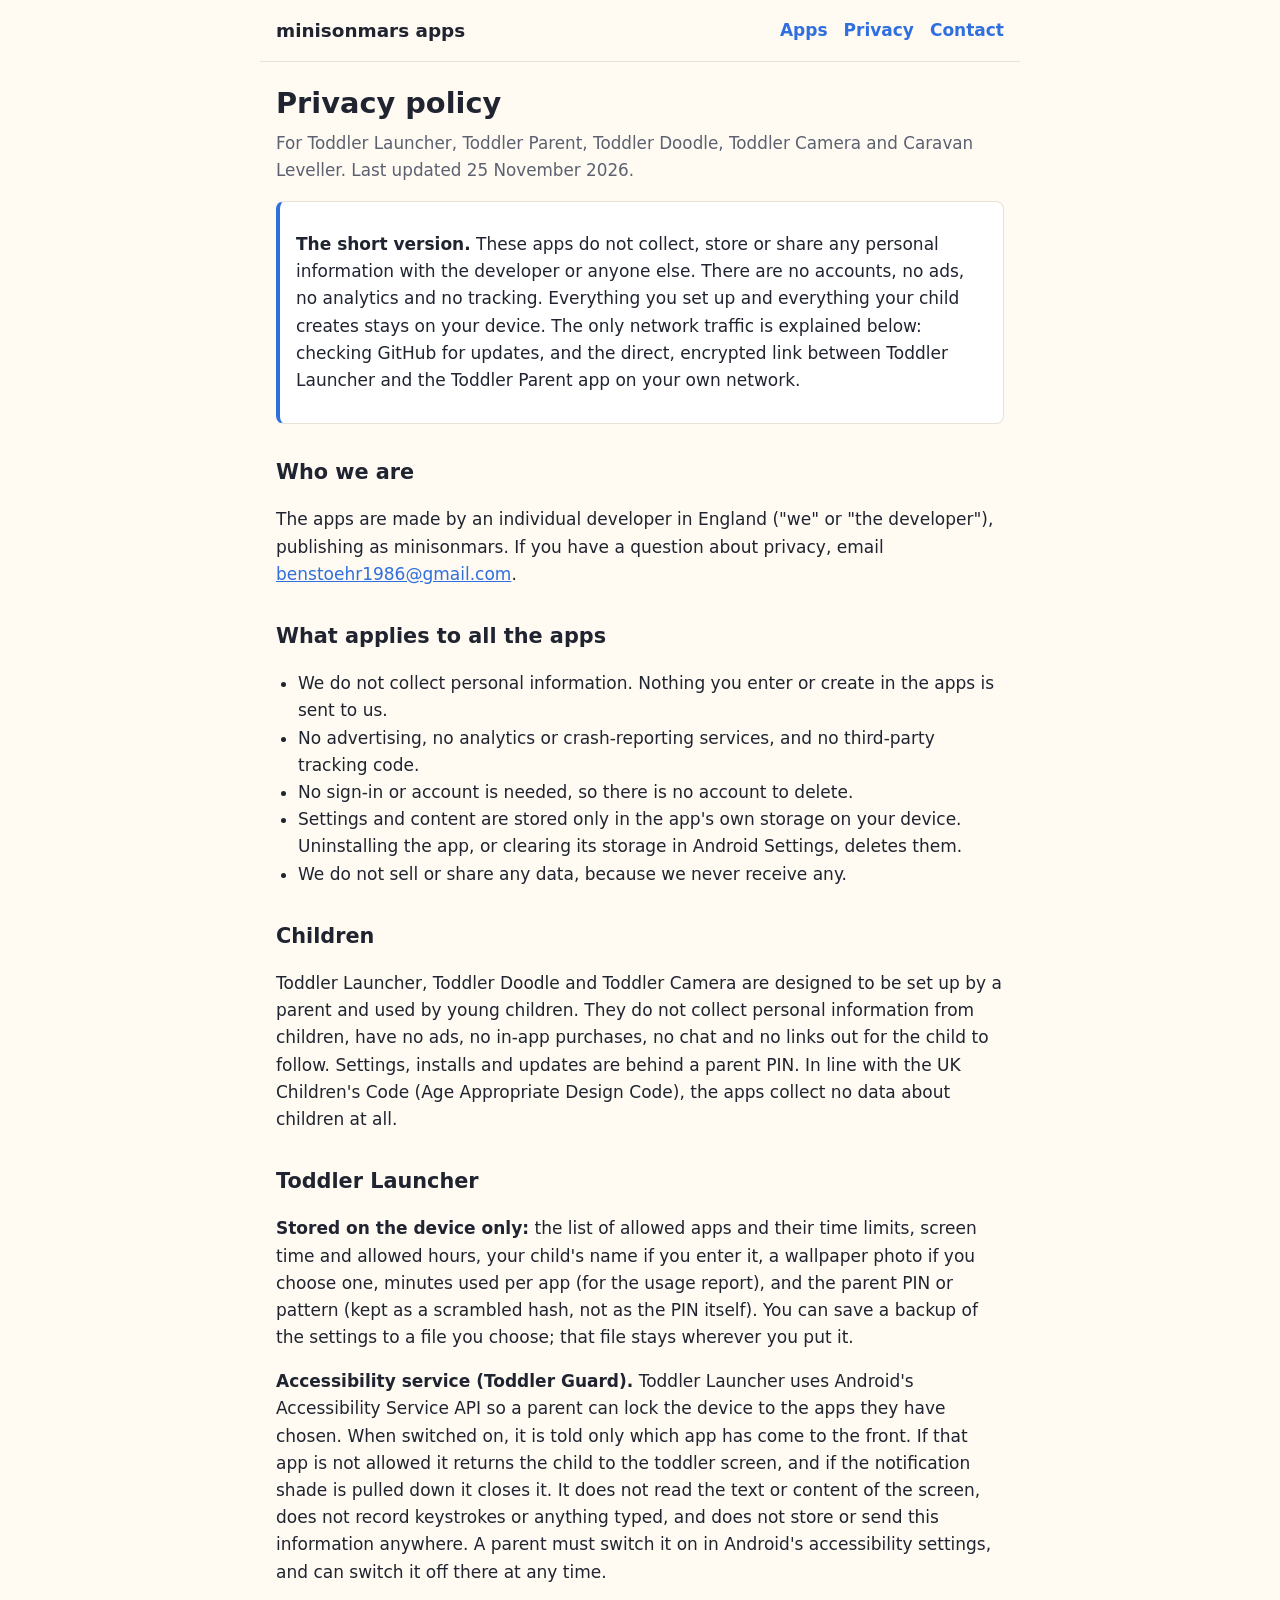
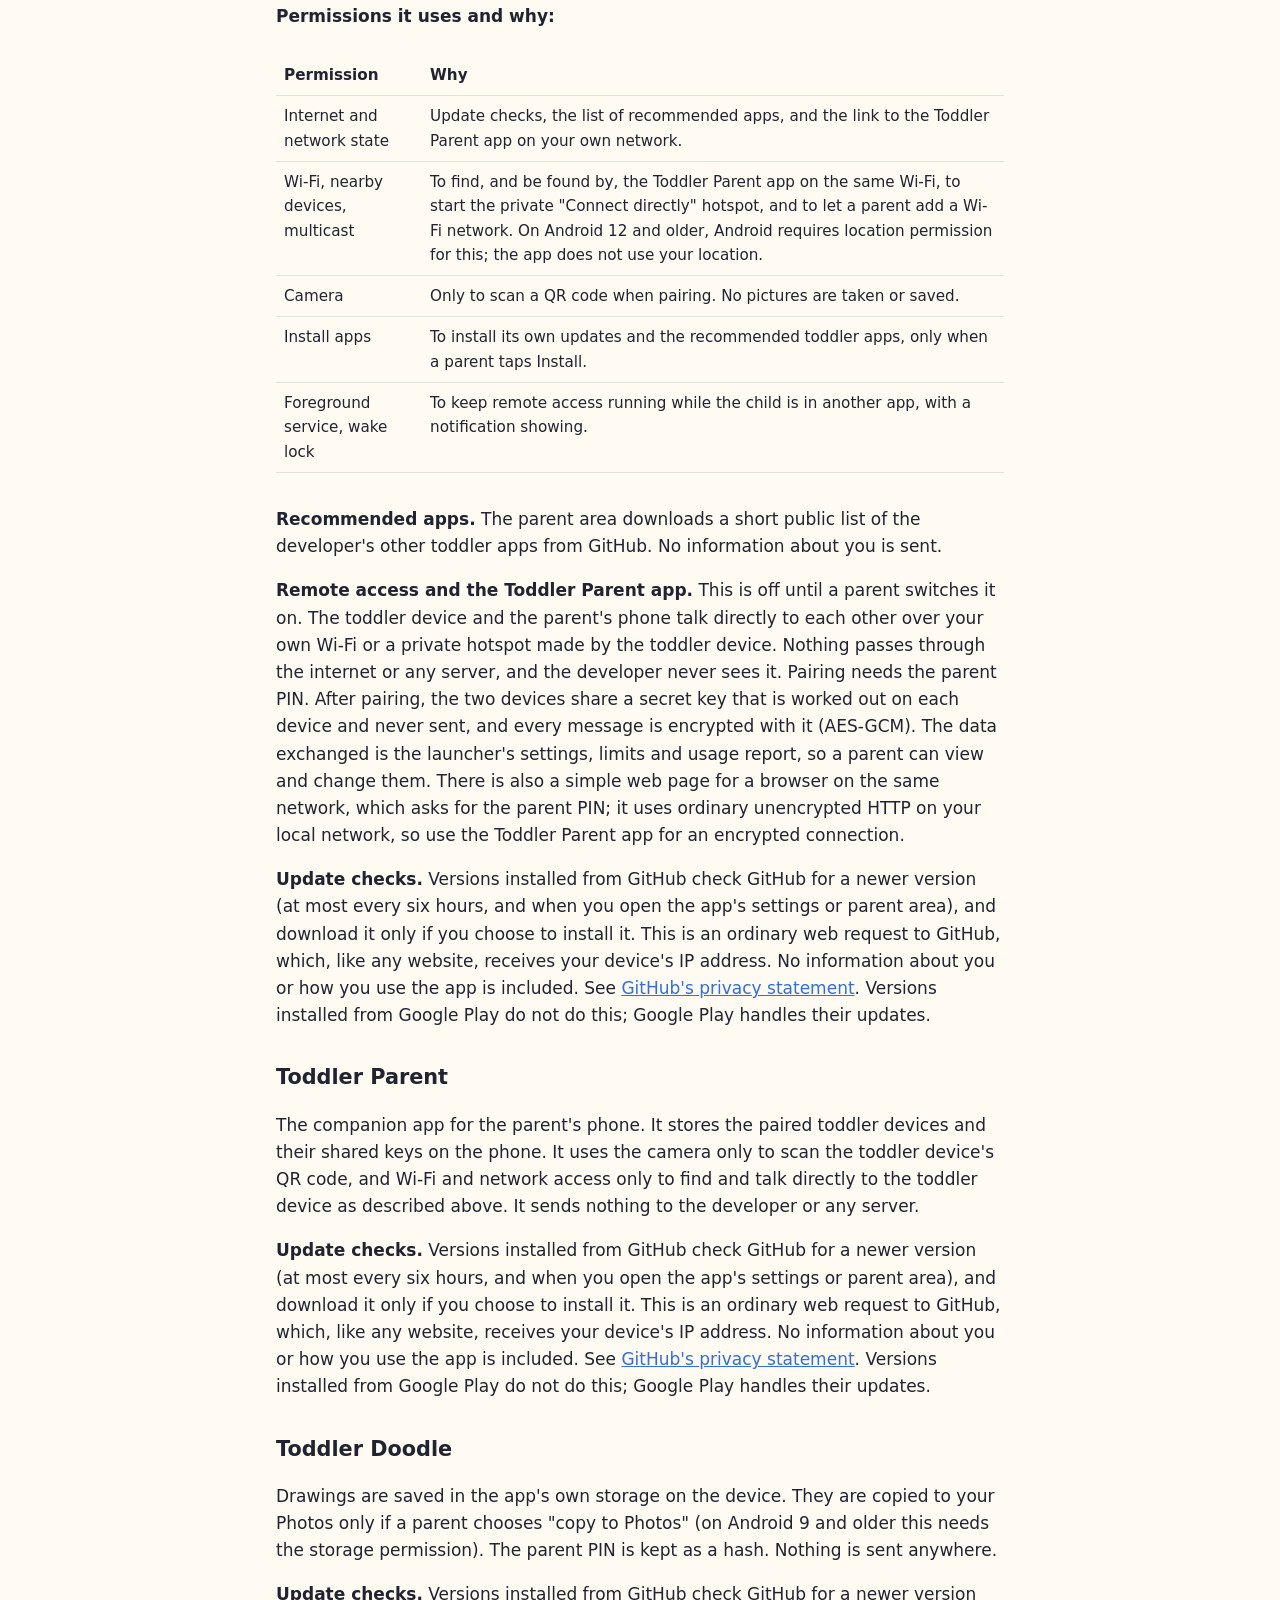
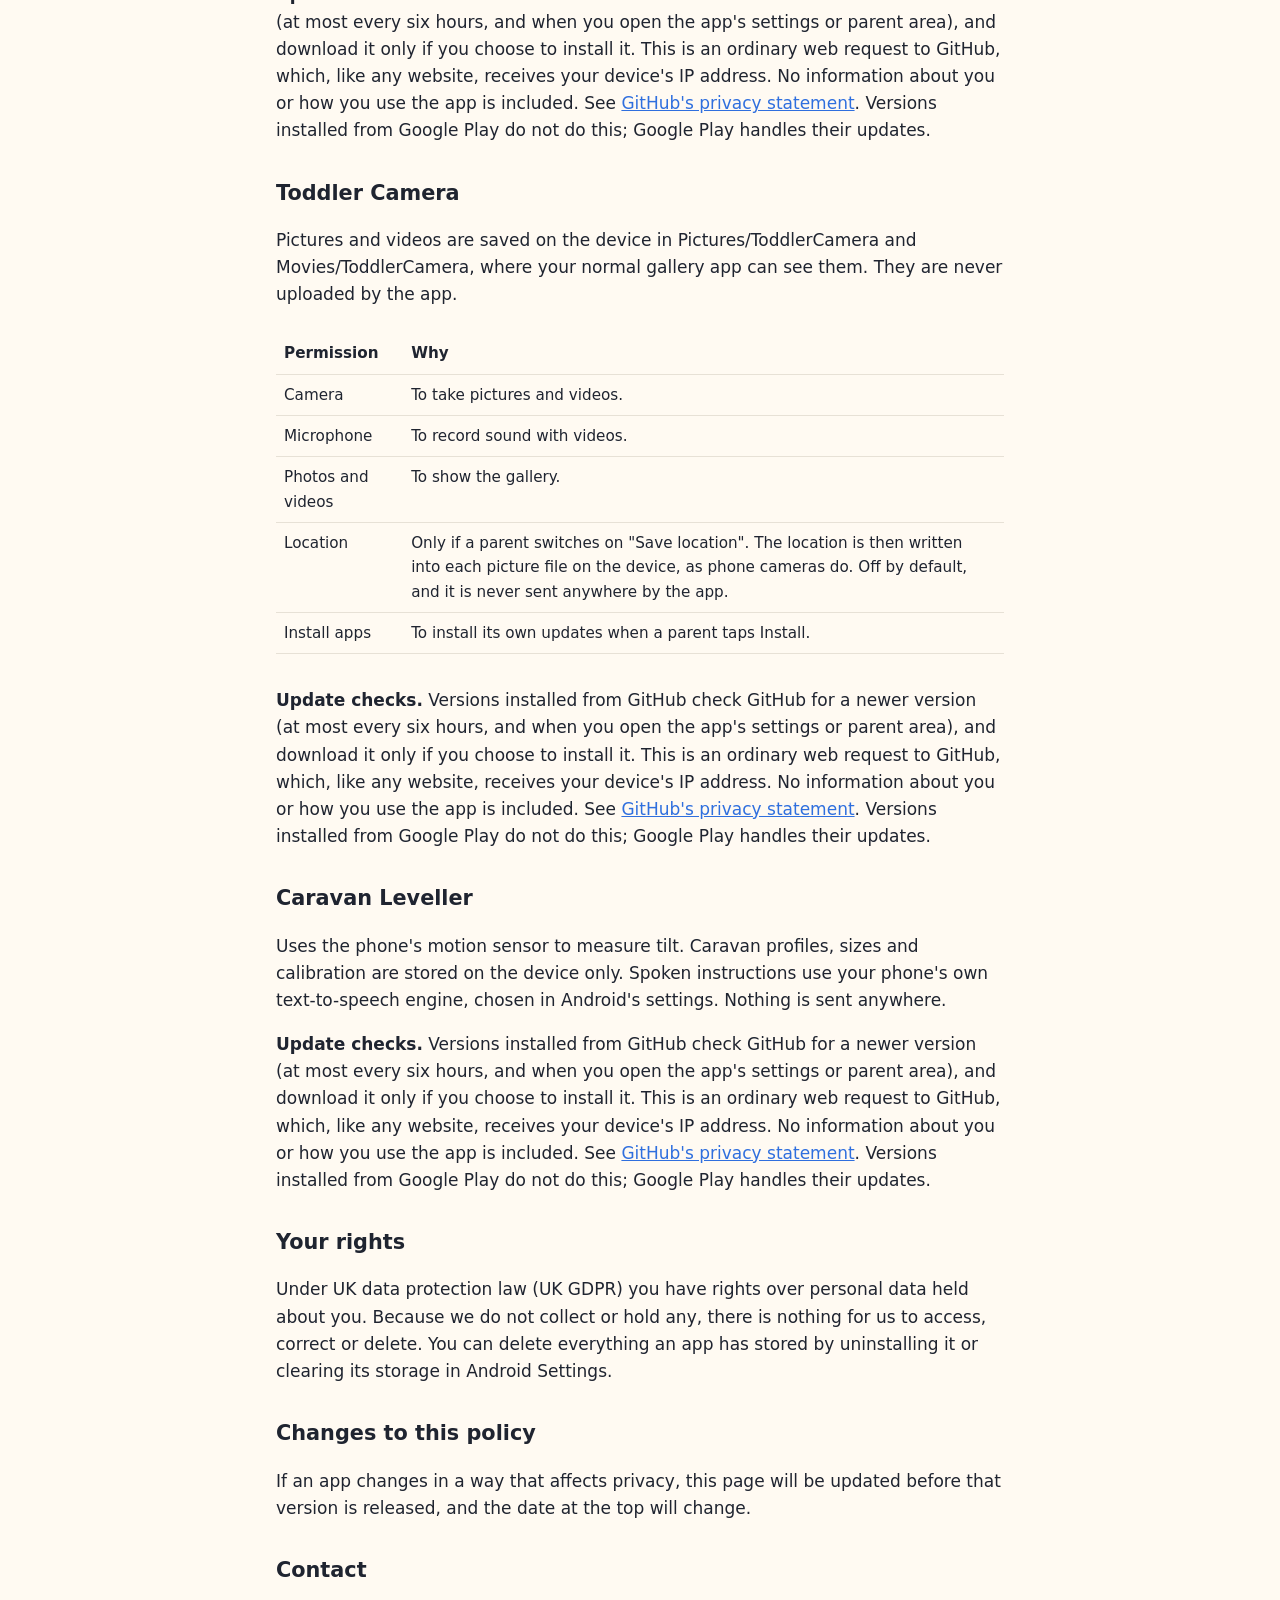
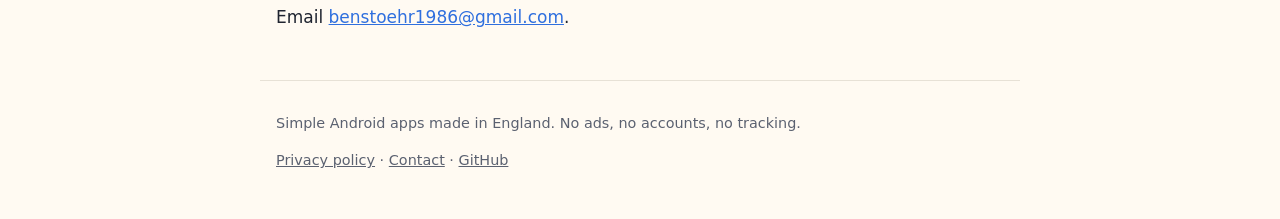
==== privacy.html @ 95d26943 "Add static apps website with per-app pages and privacy policy Copied from apps-websitr.  Co-Authored" ====
<!doctype html>
<html lang="en-GB">
<head>
<meta charset="utf-8">
<meta name="viewport" content="width=device-width, initial-scale=1">
<title>Privacy policy · minisonmars apps</title>
<meta name="description" content="Privacy policy for minisonmars Android apps: no data collected, no ads, no tracking.">
<link rel="icon" href="favicon.svg" type="image/svg+xml">
<link rel="stylesheet" href="style.css">
</head>
<body>
<header>
  <a class="brand" href="index.html">minisonmars apps</a>
  <nav><a href="index.html">Apps</a><a href="privacy.html">Privacy</a><a href="contact.html">Contact</a></nav>
</header>
<main>
<h1>Privacy policy</h1>
<p class="lead">For Toddler Launcher, Toddler Parent, Toddler Doodle, Toddler Camera and Caravan Leveller. Last updated 25 November 2026.</p>

<div class="note">
<p><strong>The short version.</strong> These apps do not collect, store or share any personal information with the developer or anyone else. There are no accounts, no ads, no analytics and no tracking. Everything you set up and everything your child creates stays on your device. The only network traffic is explained below: checking GitHub for updates, and the direct, encrypted link between Toddler Launcher and the Toddler Parent app on your own network.</p>
</div>

<h2>Who we are</h2>
<p>The apps are made by an individual developer in England ("we" or "the developer"), publishing as minisonmars. If you have a question about privacy, email <a href="mailto:benstoehr1986@gmail.com">benstoehr1986@gmail.com</a>.</p>

<h2>What applies to all the apps</h2>
<ul>
<li>We do not collect personal information. Nothing you enter or create in the apps is sent to us.</li>
<li>No advertising, no analytics or crash-reporting services, and no third-party tracking code.</li>
<li>No sign-in or account is needed, so there is no account to delete.</li>
<li>Settings and content are stored only in the app's own storage on your device. Uninstalling the app, or clearing its storage in Android Settings, deletes them.</li>
<li>We do not sell or share any data, because we never receive any.</li>
</ul>

<h2>Children</h2>
<p>Toddler Launcher, Toddler Doodle and Toddler Camera are designed to be set up by a parent and used by young children. They do not collect personal information from children, have no ads, no in-app purchases, no chat and no links out for the child to follow. Settings, installs and updates are behind a parent PIN. In line with the UK Children's Code (Age Appropriate Design Code), the apps collect no data about children at all.</p>

<h2 id="toddler-launcher">Toddler Launcher</h2>
<p><strong>Stored on the device only:</strong> the list of allowed apps and their time limits, screen time and allowed hours, your child's name if you enter it, a wallpaper photo if you choose one, minutes used per app (for the usage report), and the parent PIN or pattern (kept as a scrambled hash, not as the PIN itself). You can save a backup of the settings to a file you choose; that file stays wherever you put it.</p>
<p><strong>Accessibility service (Toddler Guard).</strong> Toddler Launcher uses Android's Accessibility Service API so a parent can lock the device to the apps they have chosen. When switched on, it is told only which app has come to the front. If that app is not allowed it returns the child to the toddler screen, and if the notification shade is pulled down it closes it. It does not read the text or content of the screen, does not record keystrokes or anything typed, and does not store or send this information anywhere. A parent must switch it on in Android's accessibility settings, and can switch it off there at any time.</p>
<p><strong>Permissions it uses and why:</strong></p>
<div class="table-wrap"><table>
<tr><th>Permission</th><th>Why</th></tr>
<tr><td>Internet and network state</td><td>Update checks, the list of recommended apps, and the link to the Toddler Parent app on your own network.</td></tr>
<tr><td>Wi-Fi, nearby devices, multicast</td><td>To find, and be found by, the Toddler Parent app on the same Wi-Fi, to start the private "Connect directly" hotspot, and to let a parent add a Wi-Fi network. On Android 12 and older, Android requires location permission for this; the app does not use your location.</td></tr>
<tr><td>Camera</td><td>Only to scan a QR code when pairing. No pictures are taken or saved.</td></tr>
<tr><td>Install apps</td><td>To install its own updates and the recommended toddler apps, only when a parent taps Install.</td></tr>
<tr><td>Foreground service, wake lock</td><td>To keep remote access running while the child is in another app, with a notification showing.</td></tr>
</table></div>
<p><strong>Recommended apps.</strong> The parent area downloads a short public list of the developer's other toddler apps from GitHub. No information about you is sent.</p>
<p><strong>Remote access and the Toddler Parent app.</strong> This is off until a parent switches it on. The toddler device and the parent's phone talk directly to each other over your own Wi-Fi or a private hotspot made by the toddler device. Nothing passes through the internet or any server, and the developer never sees it. Pairing needs the parent PIN. After pairing, the two devices share a secret key that is worked out on each device and never sent, and every message is encrypted with it (AES-GCM). The data exchanged is the launcher's settings, limits and usage report, so a parent can view and change them. There is also a simple web page for a browser on the same network, which asks for the parent PIN; it uses ordinary unencrypted HTTP on your local network, so use the Toddler Parent app for an encrypted connection.</p>
<p><strong>Update checks.</strong> Versions installed from GitHub check GitHub for a newer version (at most every six hours, and when you open the app's settings or parent area), and download it only if you choose to install it. This is an ordinary web request to GitHub, which, like any website, receives your device's IP address. No information about you or how you use the app is included. See <a href="https://docs.github.com/en/site-policy/privacy-policies/github-general-privacy-statement">GitHub's privacy statement</a>. Versions installed from Google Play do not do this; Google Play handles their updates.</p>

<h2 id="toddler-parent">Toddler Parent</h2>
<p>The companion app for the parent's phone. It stores the paired toddler devices and their shared keys on the phone. It uses the camera only to scan the toddler device's QR code, and Wi-Fi and network access only to find and talk directly to the toddler device as described above. It sends nothing to the developer or any server.</p>
<p><strong>Update checks.</strong> Versions installed from GitHub check GitHub for a newer version (at most every six hours, and when you open the app's settings or parent area), and download it only if you choose to install it. This is an ordinary web request to GitHub, which, like any website, receives your device's IP address. No information about you or how you use the app is included. See <a href="https://docs.github.com/en/site-policy/privacy-policies/github-general-privacy-statement">GitHub's privacy statement</a>. Versions installed from Google Play do not do this; Google Play handles their updates.</p>

<h2 id="toddler-doodle">Toddler Doodle</h2>
<p>Drawings are saved in the app's own storage on the device. They are copied to your Photos only if a parent chooses "copy to Photos" (on Android 9 and older this needs the storage permission). The parent PIN is kept as a hash. Nothing is sent anywhere.</p>
<p><strong>Update checks.</strong> Versions installed from GitHub check GitHub for a newer version (at most every six hours, and when you open the app's settings or parent area), and download it only if you choose to install it. This is an ordinary web request to GitHub, which, like any website, receives your device's IP address. No information about you or how you use the app is included. See <a href="https://docs.github.com/en/site-policy/privacy-policies/github-general-privacy-statement">GitHub's privacy statement</a>. Versions installed from Google Play do not do this; Google Play handles their updates.</p>

<h2 id="toddler-camera">Toddler Camera</h2>
<p>Pictures and videos are saved on the device in Pictures/ToddlerCamera and Movies/ToddlerCamera, where your normal gallery app can see them. They are never uploaded by the app.</p>
<div class="table-wrap"><table>
<tr><th>Permission</th><th>Why</th></tr>
<tr><td>Camera</td><td>To take pictures and videos.</td></tr>
<tr><td>Microphone</td><td>To record sound with videos.</td></tr>
<tr><td>Photos and videos</td><td>To show the gallery.</td></tr>
<tr><td>Location</td><td>Only if a parent switches on "Save location". The location is then written into each picture file on the device, as phone cameras do. Off by default, and it is never sent anywhere by the app.</td></tr>
<tr><td>Install apps</td><td>To install its own updates when a parent taps Install.</td></tr>
</table></div>
<p><strong>Update checks.</strong> Versions installed from GitHub check GitHub for a newer version (at most every six hours, and when you open the app's settings or parent area), and download it only if you choose to install it. This is an ordinary web request to GitHub, which, like any website, receives your device's IP address. No information about you or how you use the app is included. See <a href="https://docs.github.com/en/site-policy/privacy-policies/github-general-privacy-statement">GitHub's privacy statement</a>. Versions installed from Google Play do not do this; Google Play handles their updates.</p>

<h2 id="caravan-leveller">Caravan Leveller</h2>
<p>Uses the phone's motion sensor to measure tilt. Caravan profiles, sizes and calibration are stored on the device only. Spoken instructions use your phone's own text-to-speech engine, chosen in Android's settings. Nothing is sent anywhere.</p>
<p><strong>Update checks.</strong> Versions installed from GitHub check GitHub for a newer version (at most every six hours, and when you open the app's settings or parent area), and download it only if you choose to install it. This is an ordinary web request to GitHub, which, like any website, receives your device's IP address. No information about you or how you use the app is included. See <a href="https://docs.github.com/en/site-policy/privacy-policies/github-general-privacy-statement">GitHub's privacy statement</a>. Versions installed from Google Play do not do this; Google Play handles their updates.</p>

<h2>Your rights</h2>
<p>Under UK data protection law (UK GDPR) you have rights over personal data held about you. Because we do not collect or hold any, there is nothing for us to access, correct or delete. You can delete everything an app has stored by uninstalling it or clearing its storage in Android Settings.</p>

<h2>Changes to this policy</h2>
<p>If an app changes in a way that affects privacy, this page will be updated before that version is released, and the date at the top will change.</p>

<h2>Contact</h2>
<p>Email <a href="mailto:benstoehr1986@gmail.com">benstoehr1986@gmail.com</a>.</p>

</main>
<footer>
  <p>Simple Android apps made in England. No ads, no accounts, no tracking.</p>
  <p><a href="privacy.html">Privacy policy</a> · <a href="contact.html">Contact</a> · <a href="https://github.com/minisonmars">GitHub</a></p>
</footer>
</body>
</html>
---- style.css ----
:root {
  --bg: #fffaf2;
  --card: #ffffff;
  --text: #1f2430;
  --muted: #5b6170;
  --line: #e7e1d6;
  --accent: #2f6fde;
  --accent-text: #ffffff;
}
@media (prefers-color-scheme: dark) {
  :root {
    --bg: #15171c;
    --card: #1f232b;
    --text: #eceef2;
    --muted: #a6acb8;
    --line: #333844;
    --accent: #7aa7ff;
    --accent-text: #0e1320;
  }
}
* { box-sizing: border-box; }
html { -webkit-text-size-adjust: 100%; }
body {
  margin: 0;
  background: var(--bg);
  color: var(--text);
  font: 17px/1.6 system-ui, -apple-system, "Segoe UI", Roboto, sans-serif;
}
a { color: var(--accent); }
header, main, footer { max-width: 760px; margin: 0 auto; padding: 0 16px; }
header { display: flex; align-items: center; justify-content: space-between; flex-wrap: wrap; gap: 8px 16px; padding-top: 16px; padding-bottom: 16px; border-bottom: 1px solid var(--line); }
header .brand { font-weight: 700; font-size: 1.15rem; color: var(--text); text-decoration: none; }
header nav { display: flex; gap: 16px; flex-wrap: wrap; }
header nav a { text-decoration: none; font-weight: 600; }
main { padding-top: 24px; padding-bottom: 32px; }
h1 { font-size: 1.8rem; line-height: 1.25; margin: 0 0 8px; }
h2 { font-size: 1.3rem; margin: 32px 0 8px; }
h3 { font-size: 1.1rem; margin: 24px 0 4px; }
.lead { color: var(--muted); font-size: 1.05rem; margin-top: 0; }
.cards { display: grid; grid-template-columns: repeat(auto-fit, minmax(220px, 1fr)); gap: 16px; margin: 24px 0; }
.card { display: block; background: var(--card); border: 1px solid var(--line); border-radius: 16px; padding: 16px; color: var(--text); text-decoration: none; }
.card:hover { border-color: var(--accent); }
.card h2 { margin: 12px 0 4px; font-size: 1.15rem; }
.card p { margin: 0; color: var(--muted); font-size: 0.95rem; }
.icon { width: 56px; height: 56px; border-radius: 14px; display: block; }
.app-head { display: flex; gap: 16px; align-items: center; margin-bottom: 8px; }
.app-head .icon { width: 72px; height: 72px; border-radius: 18px; flex: none; }
.button { display: inline-block; background: var(--accent); color: var(--accent-text); padding: 10px 18px; border-radius: 999px; text-decoration: none; font-weight: 600; margin: 4px 8px 4px 0; }
.note { background: var(--card); border: 1px solid var(--line); border-left: 4px solid var(--accent); border-radius: 8px; padding: 12px 16px; margin: 16px 0; }
table { border-collapse: collapse; width: 100%; font-size: 0.95rem; margin: 8px 0 16px; }
th, td { text-align: left; vertical-align: top; padding: 8px; border-bottom: 1px solid var(--line); }
th { font-weight: 600; }
.table-wrap { overflow-x: auto; }
ul { padding-left: 22px; }
footer { border-top: 1px solid var(--line); padding-top: 16px; padding-bottom: 32px; color: var(--muted); font-size: 0.9rem; }
footer a { color: var(--muted); }
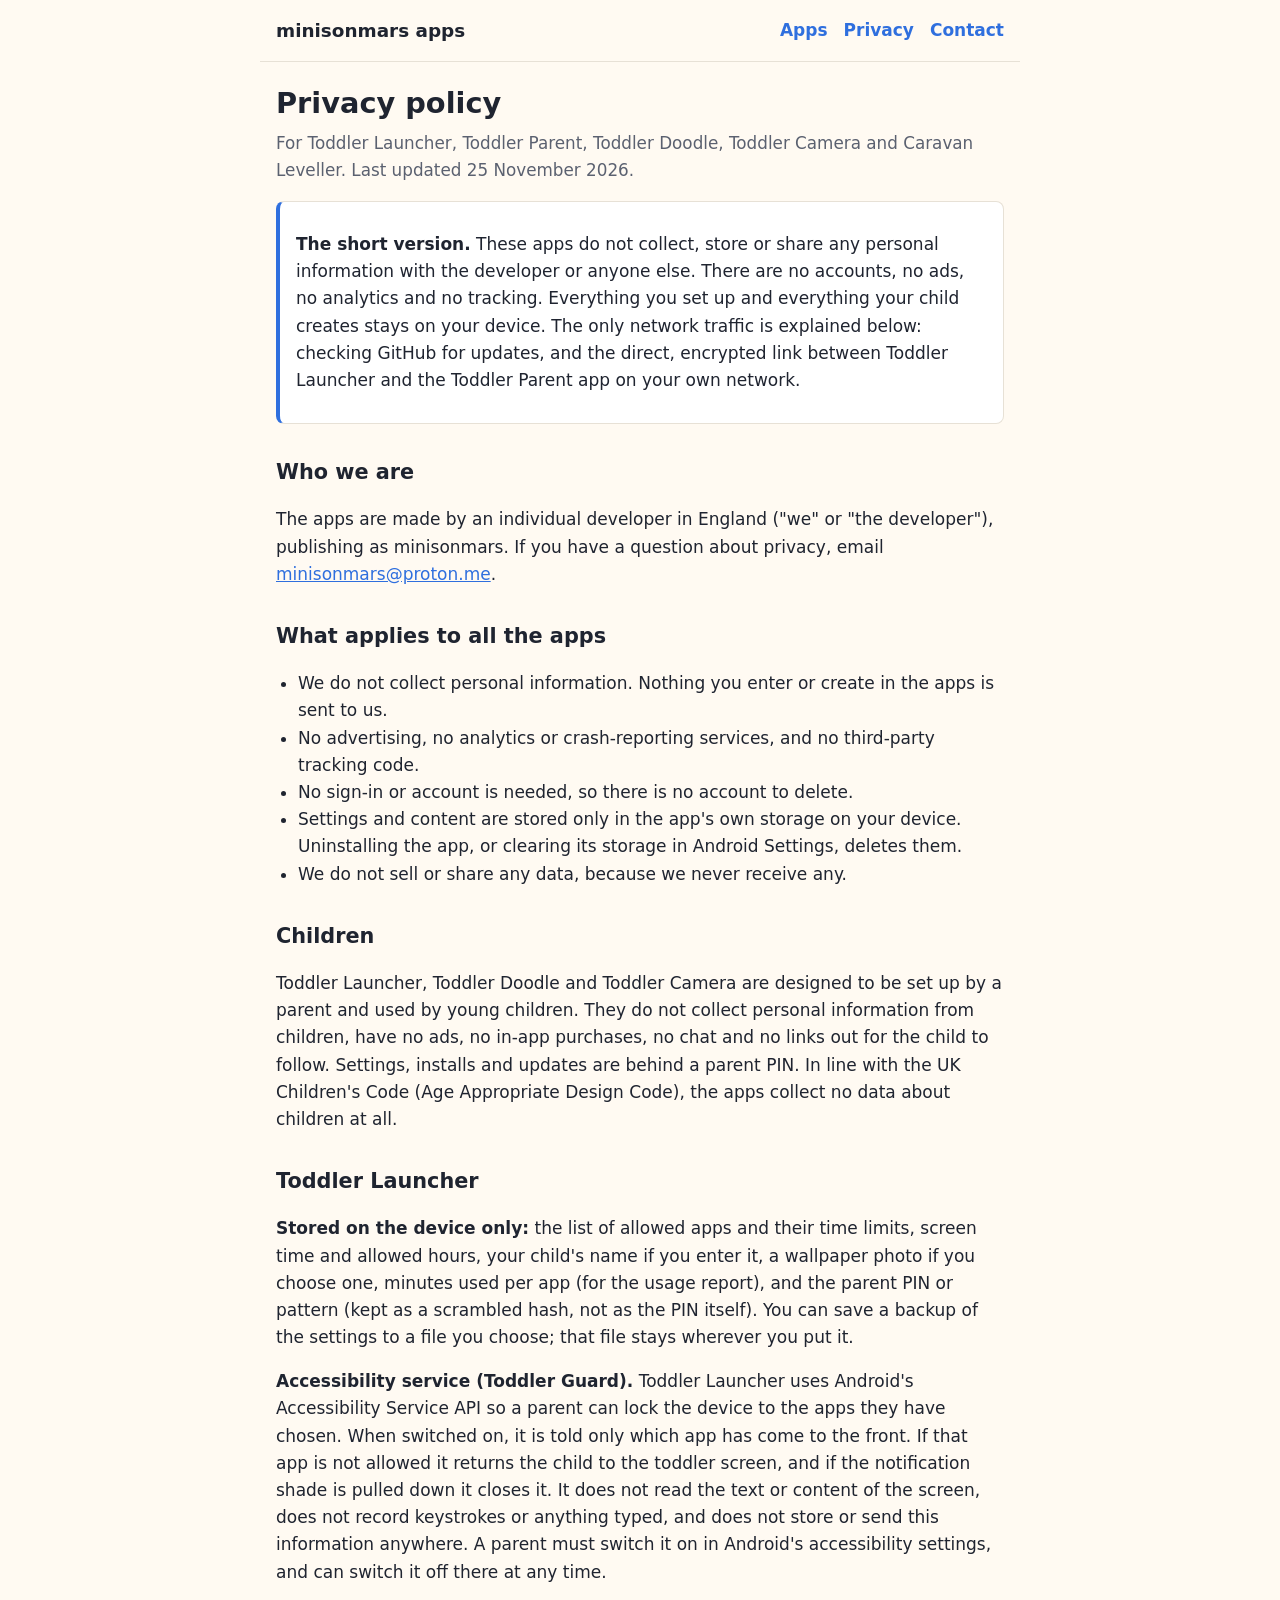
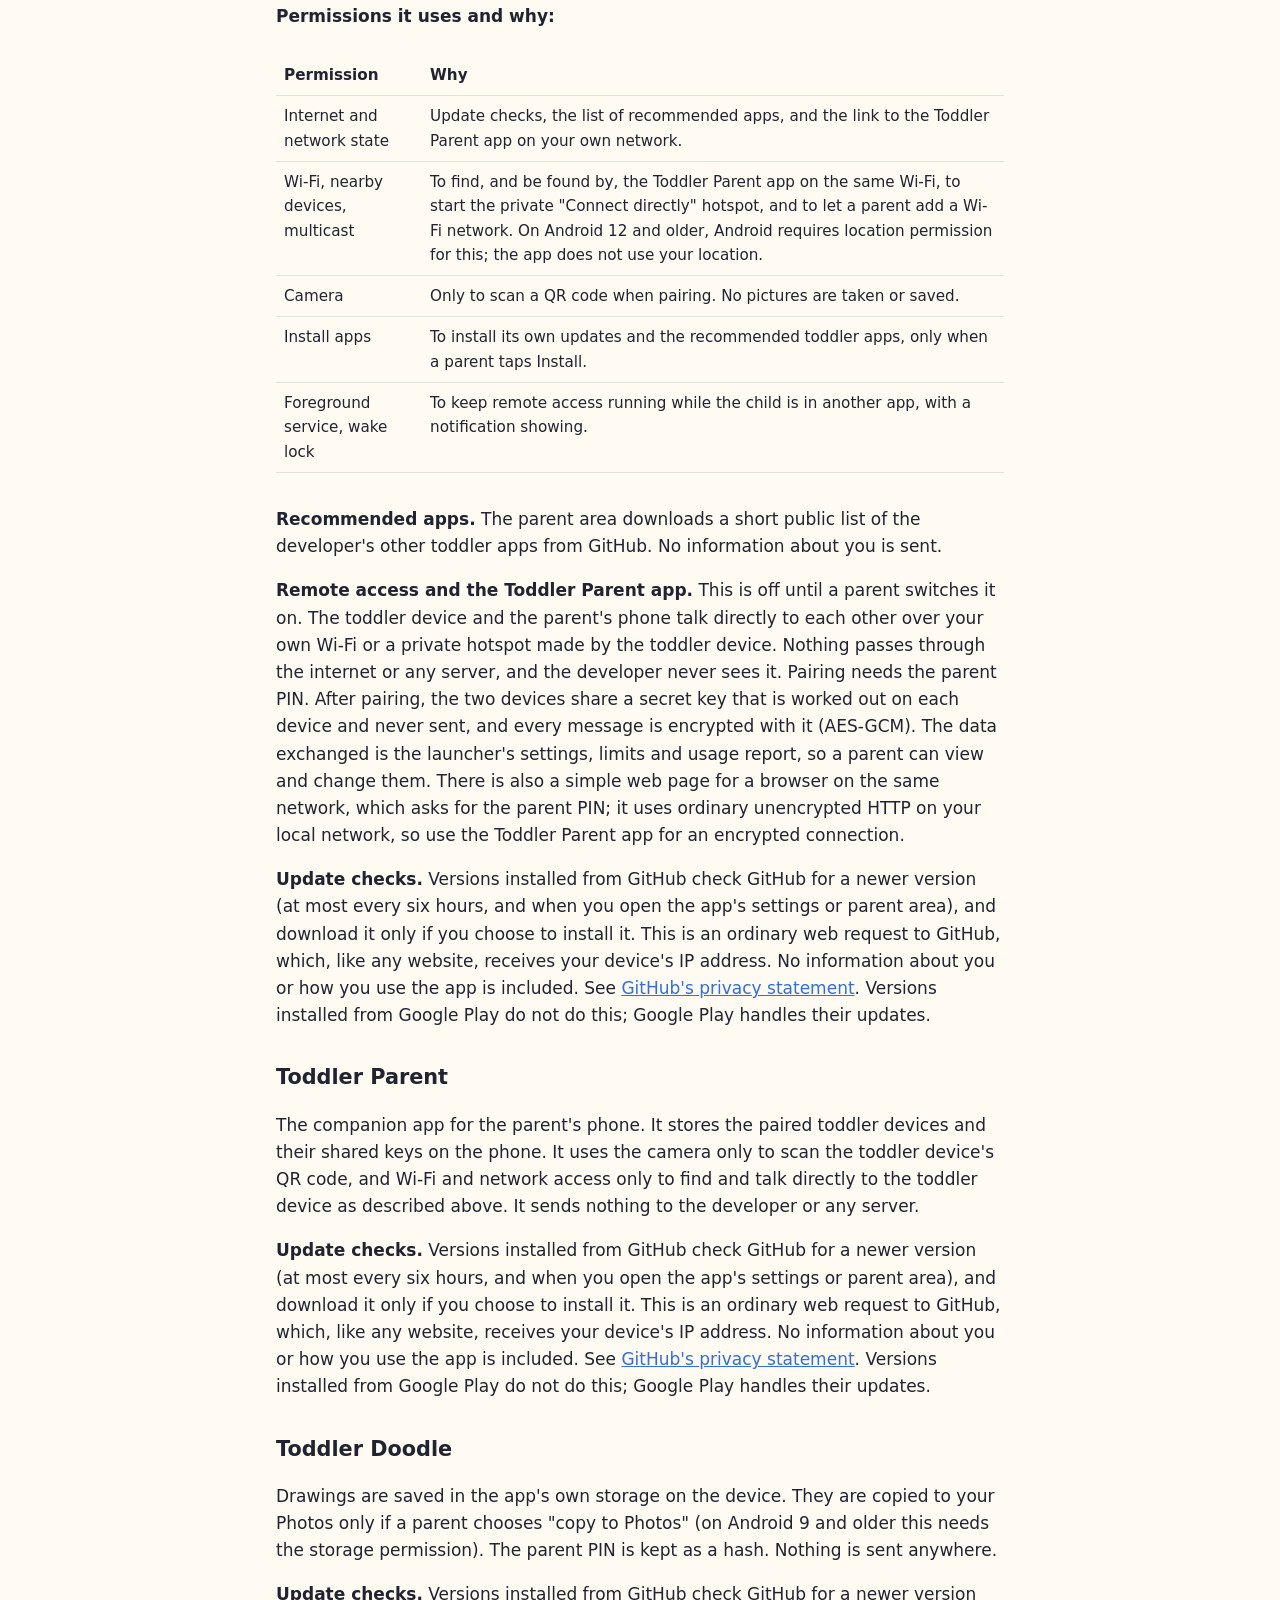
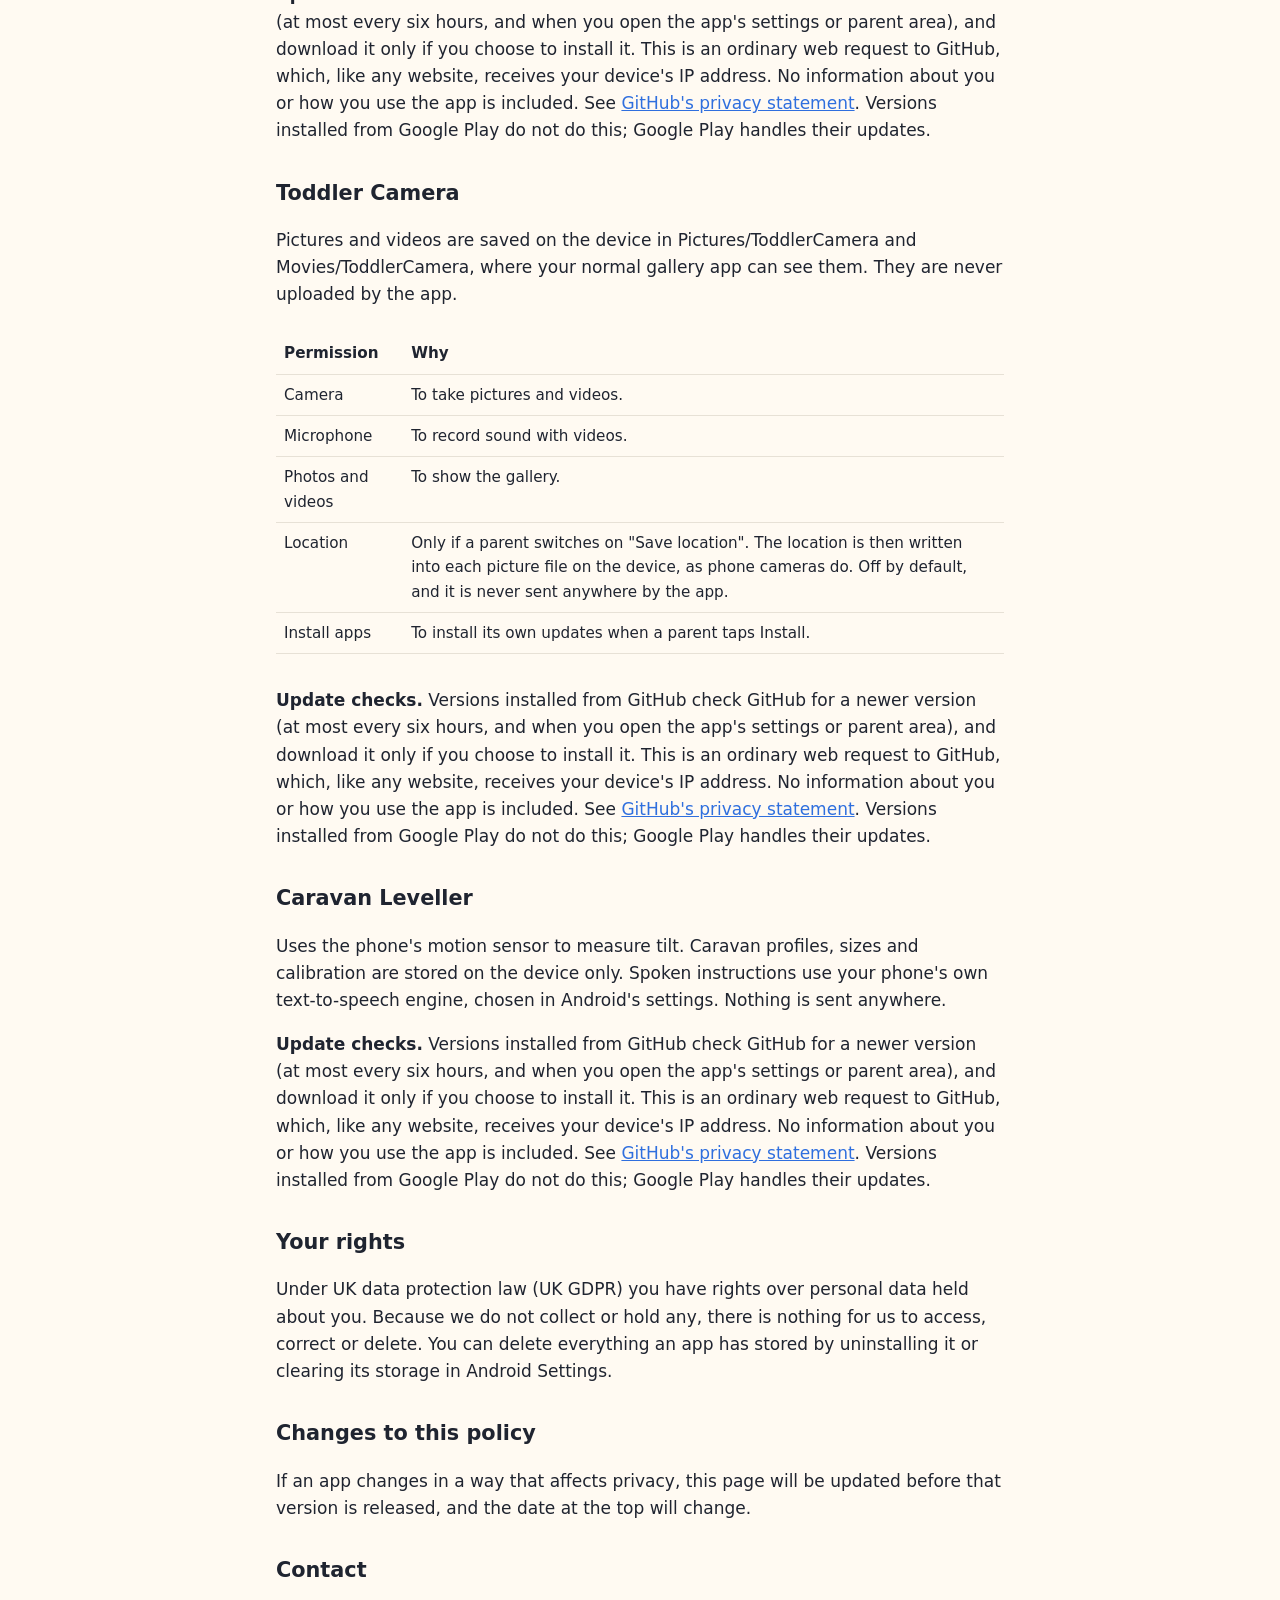
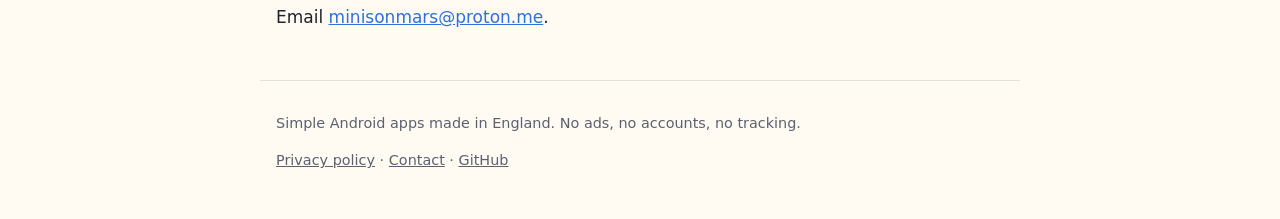
==== commit 0f377445: "Change contact email to minisonmars@proton.me Co-Authored-By: Claude Opus 5.5 <noreply@anthropic.com" ====
--- a/privacy.html
+++ b/privacy.html
@@ -22,7 +22,7 @@
 </div>
 
 <h2>Who we are</h2>
-<p>The apps are made by an individual developer in England ("we" or "the developer"), publishing as minisonmars. If you have a question about privacy, email <a href="mailto:benstoehr1986@gmail.com">benstoehr1986@gmail.com</a>.</p>
+<p>The apps are made by an individual developer in England ("we" or "the developer"), publishing as minisonmars. If you have a question about privacy, email <a href="mailto:minisonmars@proton.me">minisonmars@proton.me</a>.</p>
 
 <h2>What applies to all the apps</h2>
 <ul>
@@ -83,7 +83,7 @@
 <p>If an app changes in a way that affects privacy, this page will be updated before that version is released, and the date at the top will change.</p>
 
 <h2>Contact</h2>
-<p>Email <a href="mailto:benstoehr1986@gmail.com">benstoehr1986@gmail.com</a>.</p>
+<p>Email <a href="mailto:minisonmars@proton.me">minisonmars@proton.me</a>.</p>
 
 </main>
 <footer>
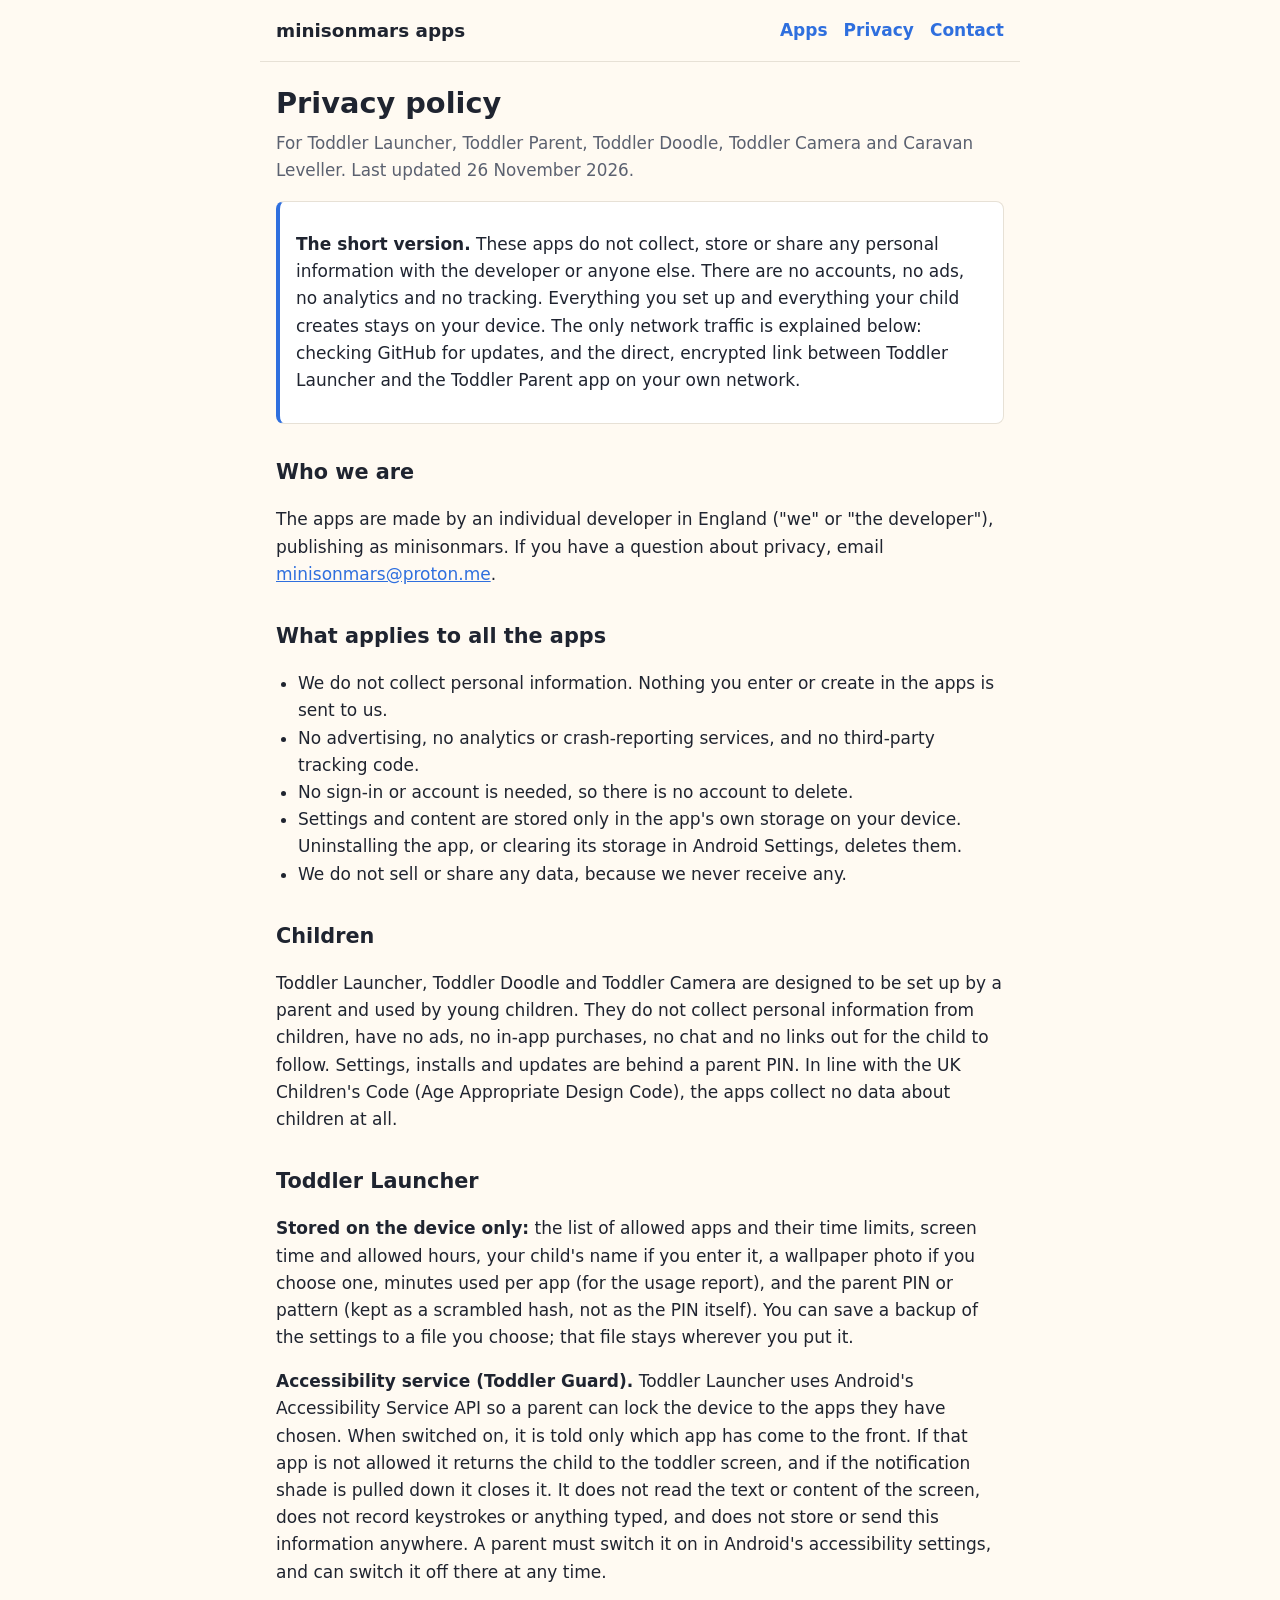
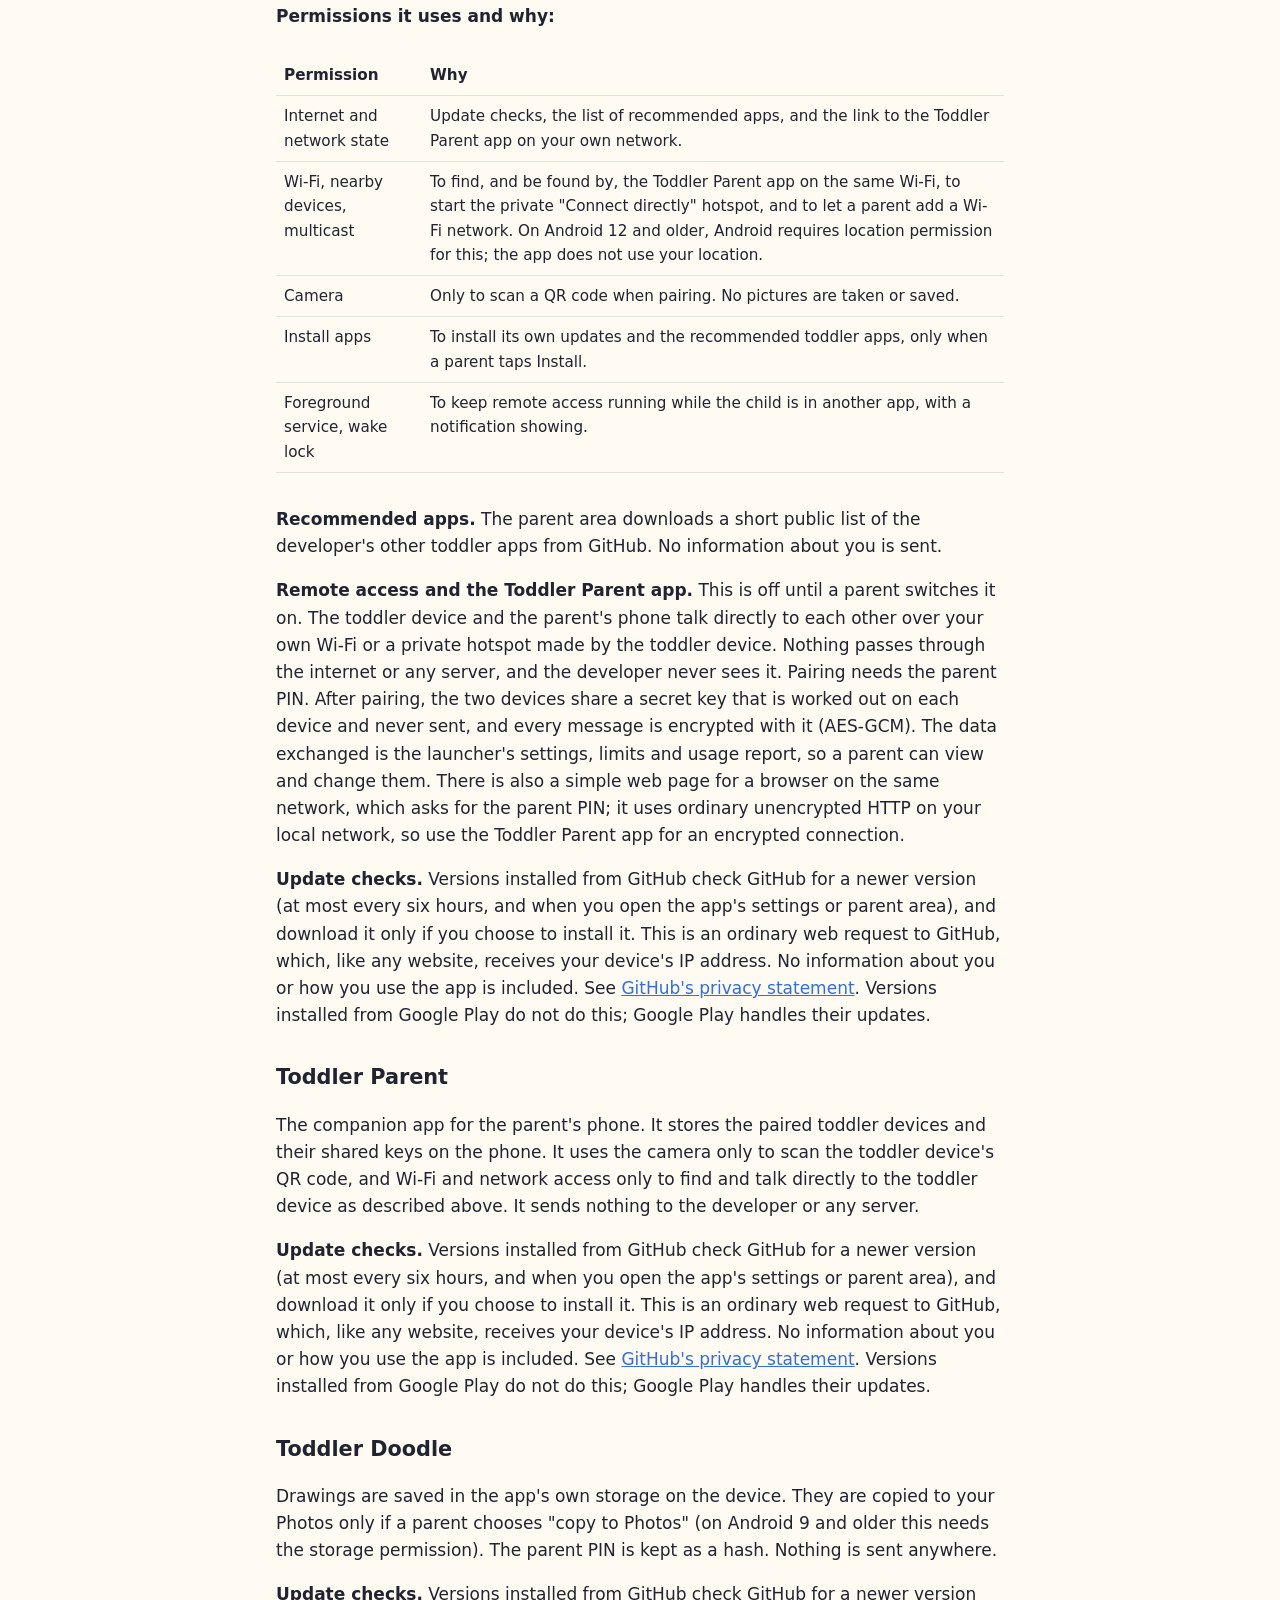
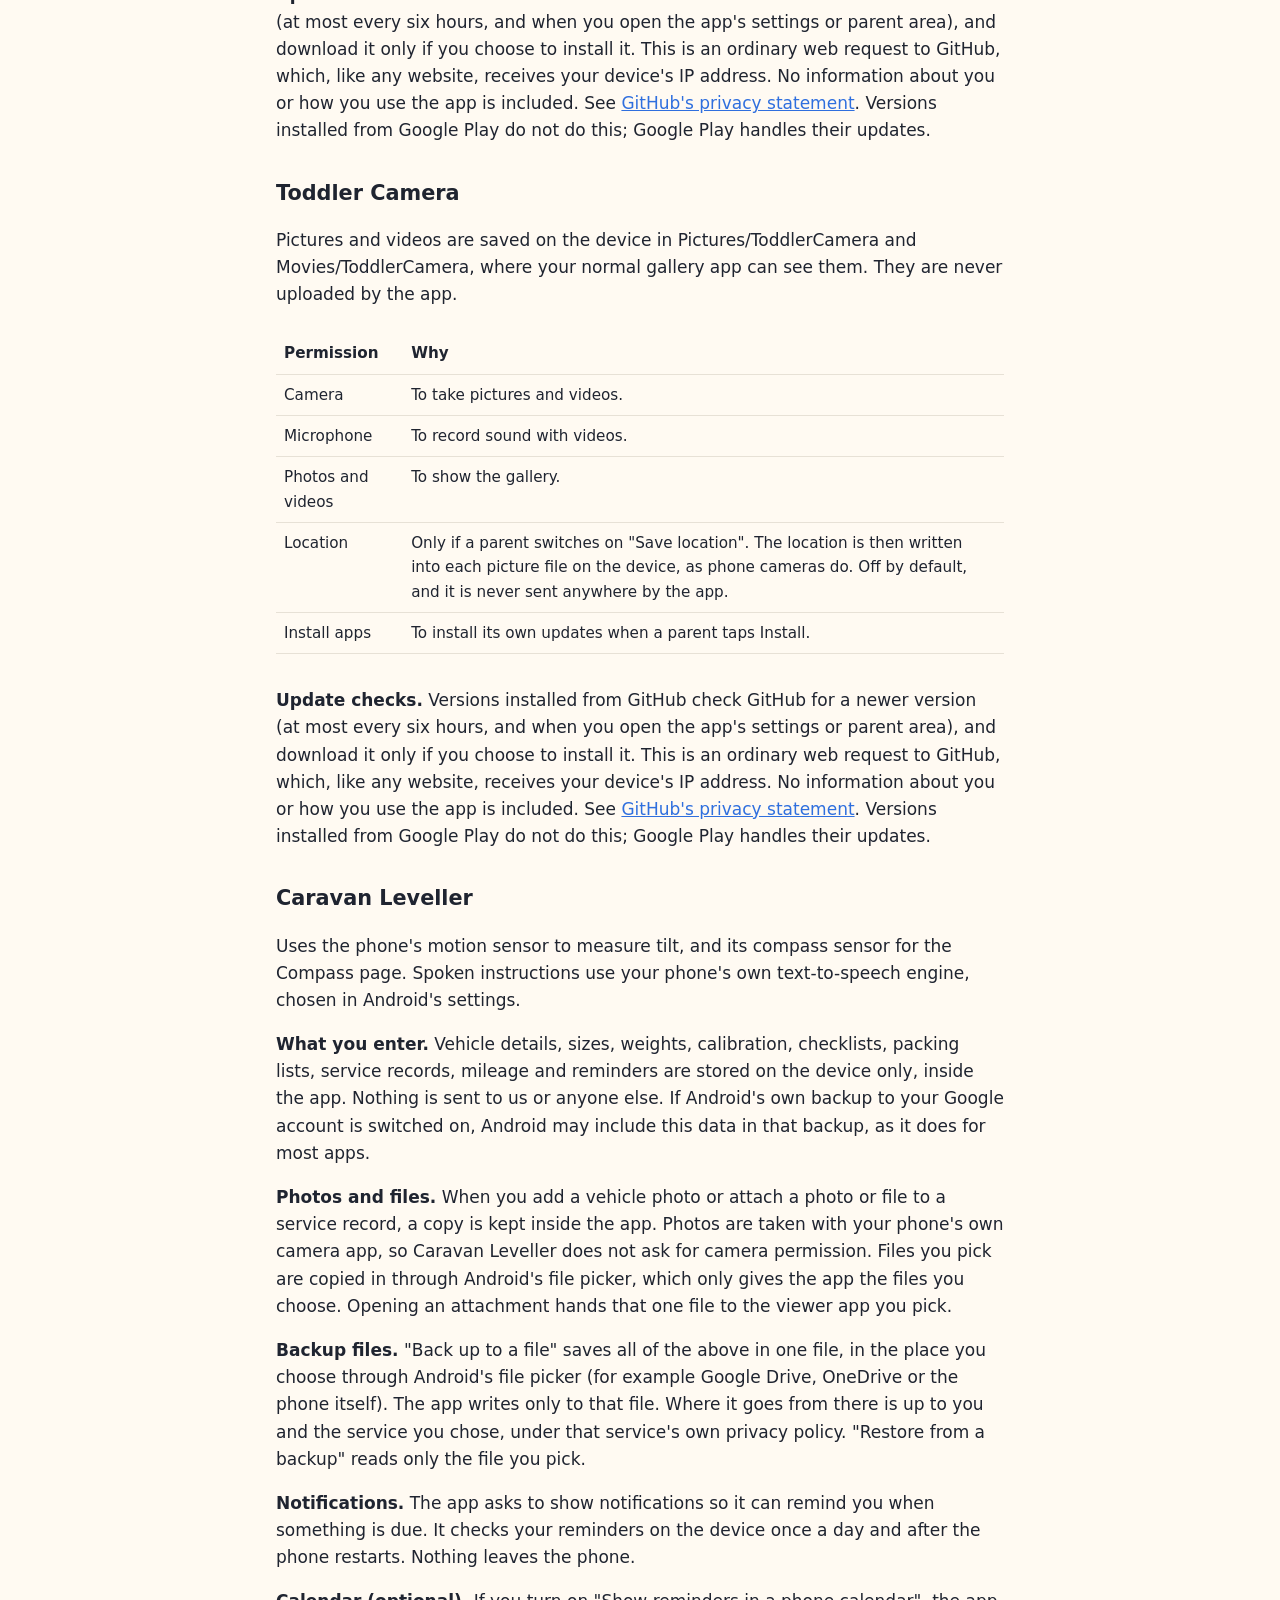
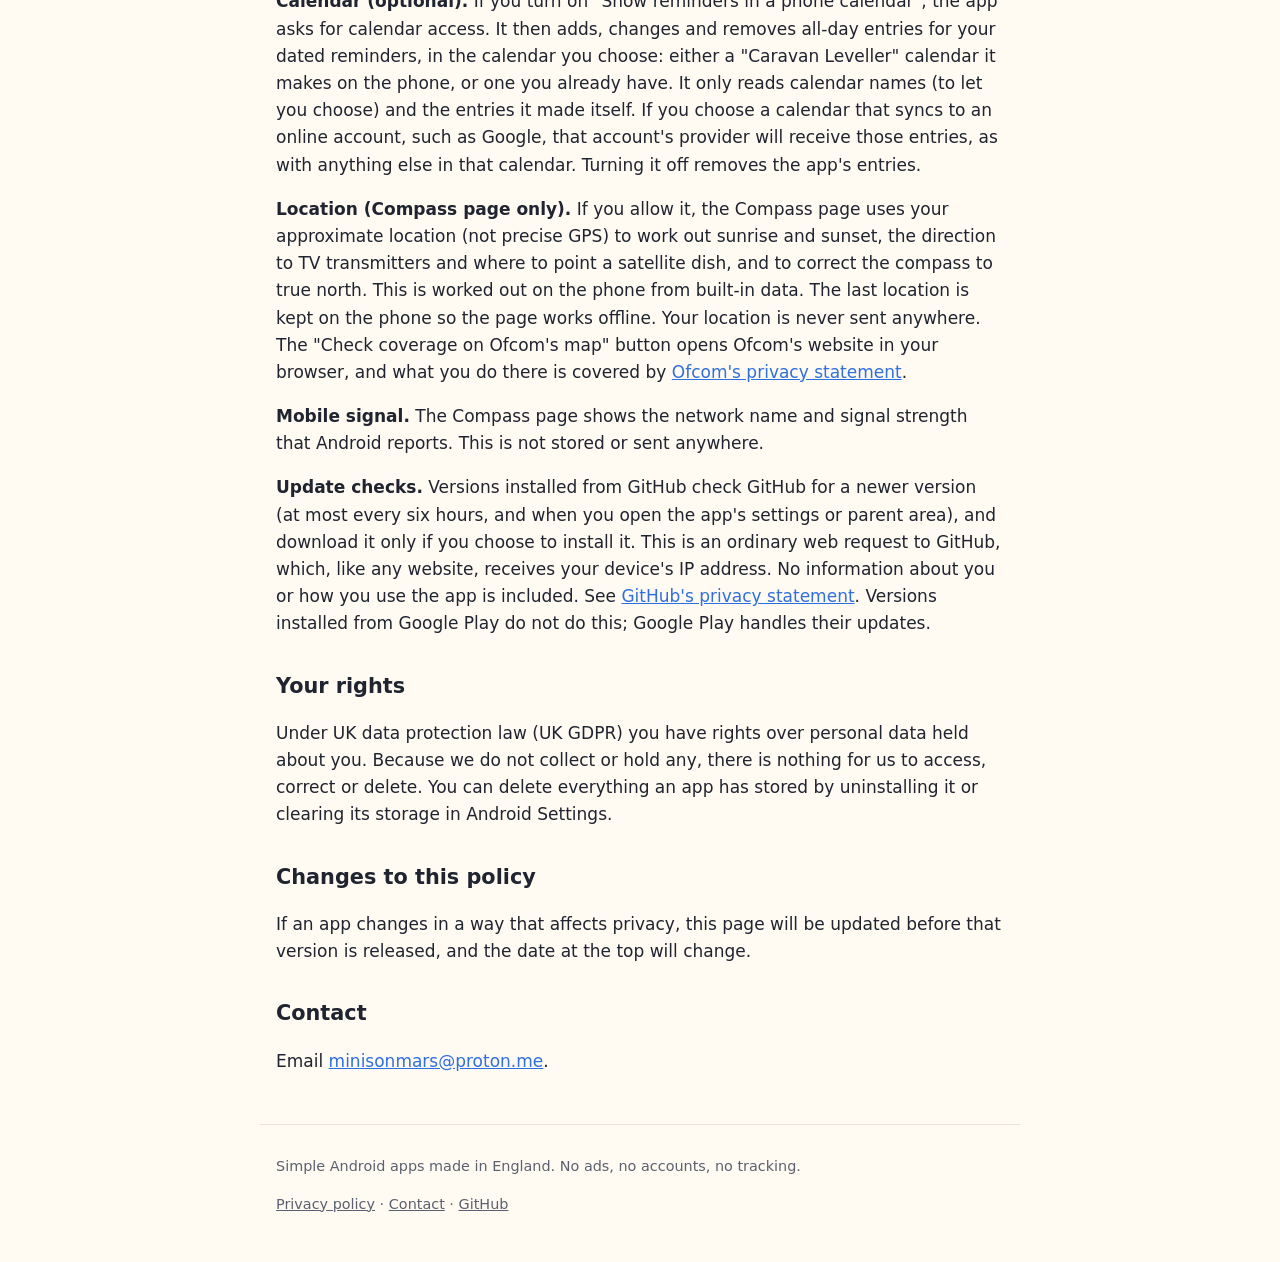
==== commit 703a26c5: "Caravan Leveller: privacy notes for backup, calendar, location and signal; new features Co-Authored-" ====
--- a/privacy.html
+++ b/privacy.html
@@ -15,7 +15,7 @@
 </header>
 <main>
 <h1>Privacy policy</h1>
-<p class="lead">For Toddler Launcher, Toddler Parent, Toddler Doodle, Toddler Camera and Caravan Leveller. Last updated 25 November 2026.</p>
+<p class="lead">For Toddler Launcher, Toddler Parent, Toddler Doodle, Toddler Camera and Caravan Leveller. Last updated 26 November 2026.</p>
 
 <div class="note">
 <p><strong>The short version.</strong> These apps do not collect, store or share any personal information with the developer or anyone else. There are no accounts, no ads, no analytics and no tracking. Everything you set up and everything your child creates stays on your device. The only network traffic is explained below: checking GitHub for updates, and the direct, encrypted link between Toddler Launcher and the Toddler Parent app on your own network.</p>
@@ -73,7 +73,14 @@
 <p><strong>Update checks.</strong> Versions installed from GitHub check GitHub for a newer version (at most every six hours, and when you open the app's settings or parent area), and download it only if you choose to install it. This is an ordinary web request to GitHub, which, like any website, receives your device's IP address. No information about you or how you use the app is included. See <a href="https://docs.github.com/en/site-policy/privacy-policies/github-general-privacy-statement">GitHub's privacy statement</a>. Versions installed from Google Play do not do this; Google Play handles their updates.</p>
 
 <h2 id="caravan-leveller">Caravan Leveller</h2>
-<p>Uses the phone's motion sensor to measure tilt. Caravan profiles, sizes and calibration are stored on the device only. Spoken instructions use your phone's own text-to-speech engine, chosen in Android's settings. Nothing is sent anywhere.</p>
+<p>Uses the phone's motion sensor to measure tilt, and its compass sensor for the Compass page. Spoken instructions use your phone's own text-to-speech engine, chosen in Android's settings.</p>
+<p><strong>What you enter.</strong> Vehicle details, sizes, weights, calibration, checklists, packing lists, service records, mileage and reminders are stored on the device only, inside the app. Nothing is sent to us or anyone else. If Android's own backup to your Google account is switched on, Android may include this data in that backup, as it does for most apps.</p>
+<p><strong>Photos and files.</strong> When you add a vehicle photo or attach a photo or file to a service record, a copy is kept inside the app. Photos are taken with your phone's own camera app, so Caravan Leveller does not ask for camera permission. Files you pick are copied in through Android's file picker, which only gives the app the files you choose. Opening an attachment hands that one file to the viewer app you pick.</p>
+<p><strong>Backup files.</strong> "Back up to a file" saves all of the above in one file, in the place you choose through Android's file picker (for example Google Drive, OneDrive or the phone itself). The app writes only to that file. Where it goes from there is up to you and the service you chose, under that service's own privacy policy. "Restore from a backup" reads only the file you pick.</p>
+<p><strong>Notifications.</strong> The app asks to show notifications so it can remind you when something is due. It checks your reminders on the device once a day and after the phone restarts. Nothing leaves the phone.</p>
+<p><strong>Calendar (optional).</strong> If you turn on "Show reminders in a phone calendar", the app asks for calendar access. It then adds, changes and removes all-day entries for your dated reminders, in the calendar you choose: either a "Caravan Leveller" calendar it makes on the phone, or one you already have. It only reads calendar names (to let you choose) and the entries it made itself. If you choose a calendar that syncs to an online account, such as Google, that account's provider will receive those entries, as with anything else in that calendar. Turning it off removes the app's entries.</p>
+<p><strong>Location (Compass page only).</strong> If you allow it, the Compass page uses your approximate location (not precise GPS) to work out sunrise and sunset, the direction to TV transmitters and where to point a satellite dish, and to correct the compass to true north. This is worked out on the phone from built-in data. The last location is kept on the phone so the page works offline. Your location is never sent anywhere. The "Check coverage on Ofcom's map" button opens Ofcom's website in your browser, and what you do there is covered by <a href="https://www.ofcom.org.uk/about-ofcom/foi-dp/general-privacy-statement">Ofcom's privacy statement</a>.</p>
+<p><strong>Mobile signal.</strong> The Compass page shows the network name and signal strength that Android reports. This is not stored or sent anywhere.</p>
 <p><strong>Update checks.</strong> Versions installed from GitHub check GitHub for a newer version (at most every six hours, and when you open the app's settings or parent area), and download it only if you choose to install it. This is an ordinary web request to GitHub, which, like any website, receives your device's IP address. No information about you or how you use the app is included. See <a href="https://docs.github.com/en/site-policy/privacy-policies/github-general-privacy-statement">GitHub's privacy statement</a>. Versions installed from Google Play do not do this; Google Play handles their updates.</p>
 
 <h2>Your rights</h2>
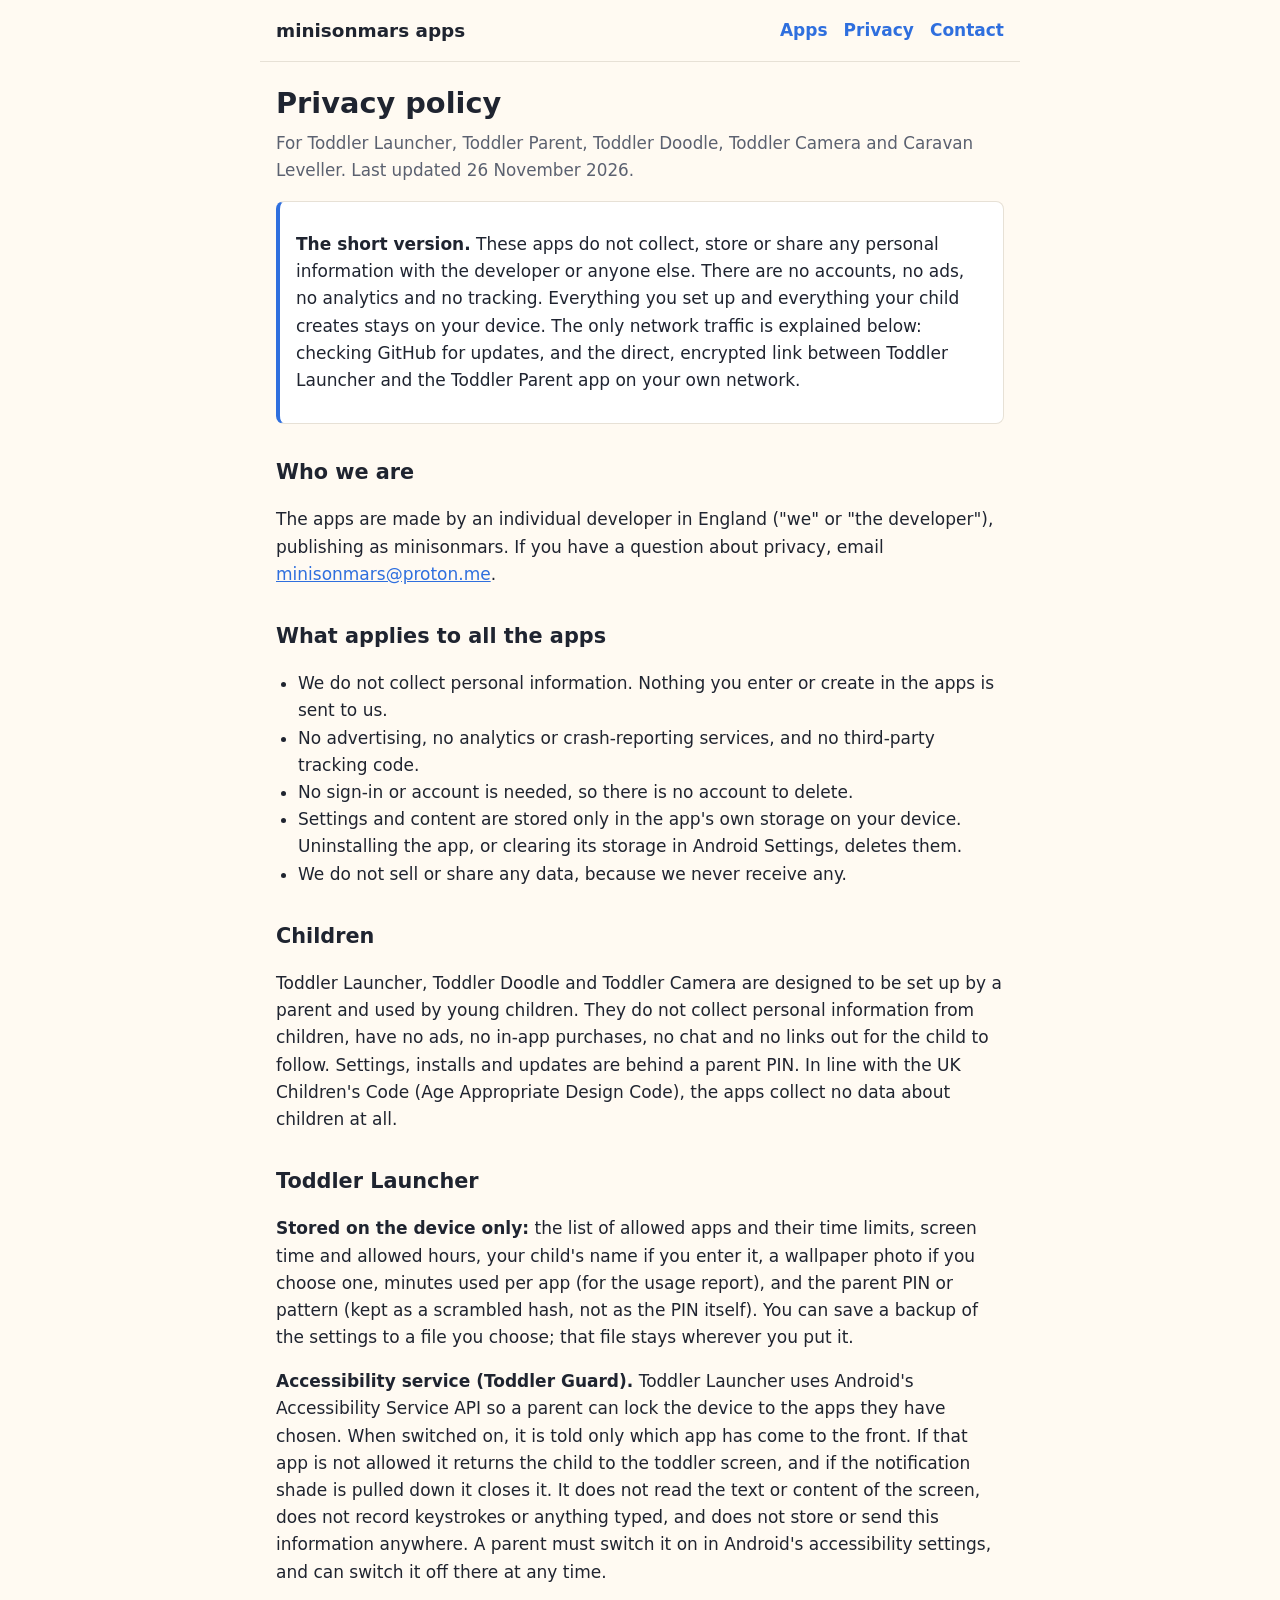
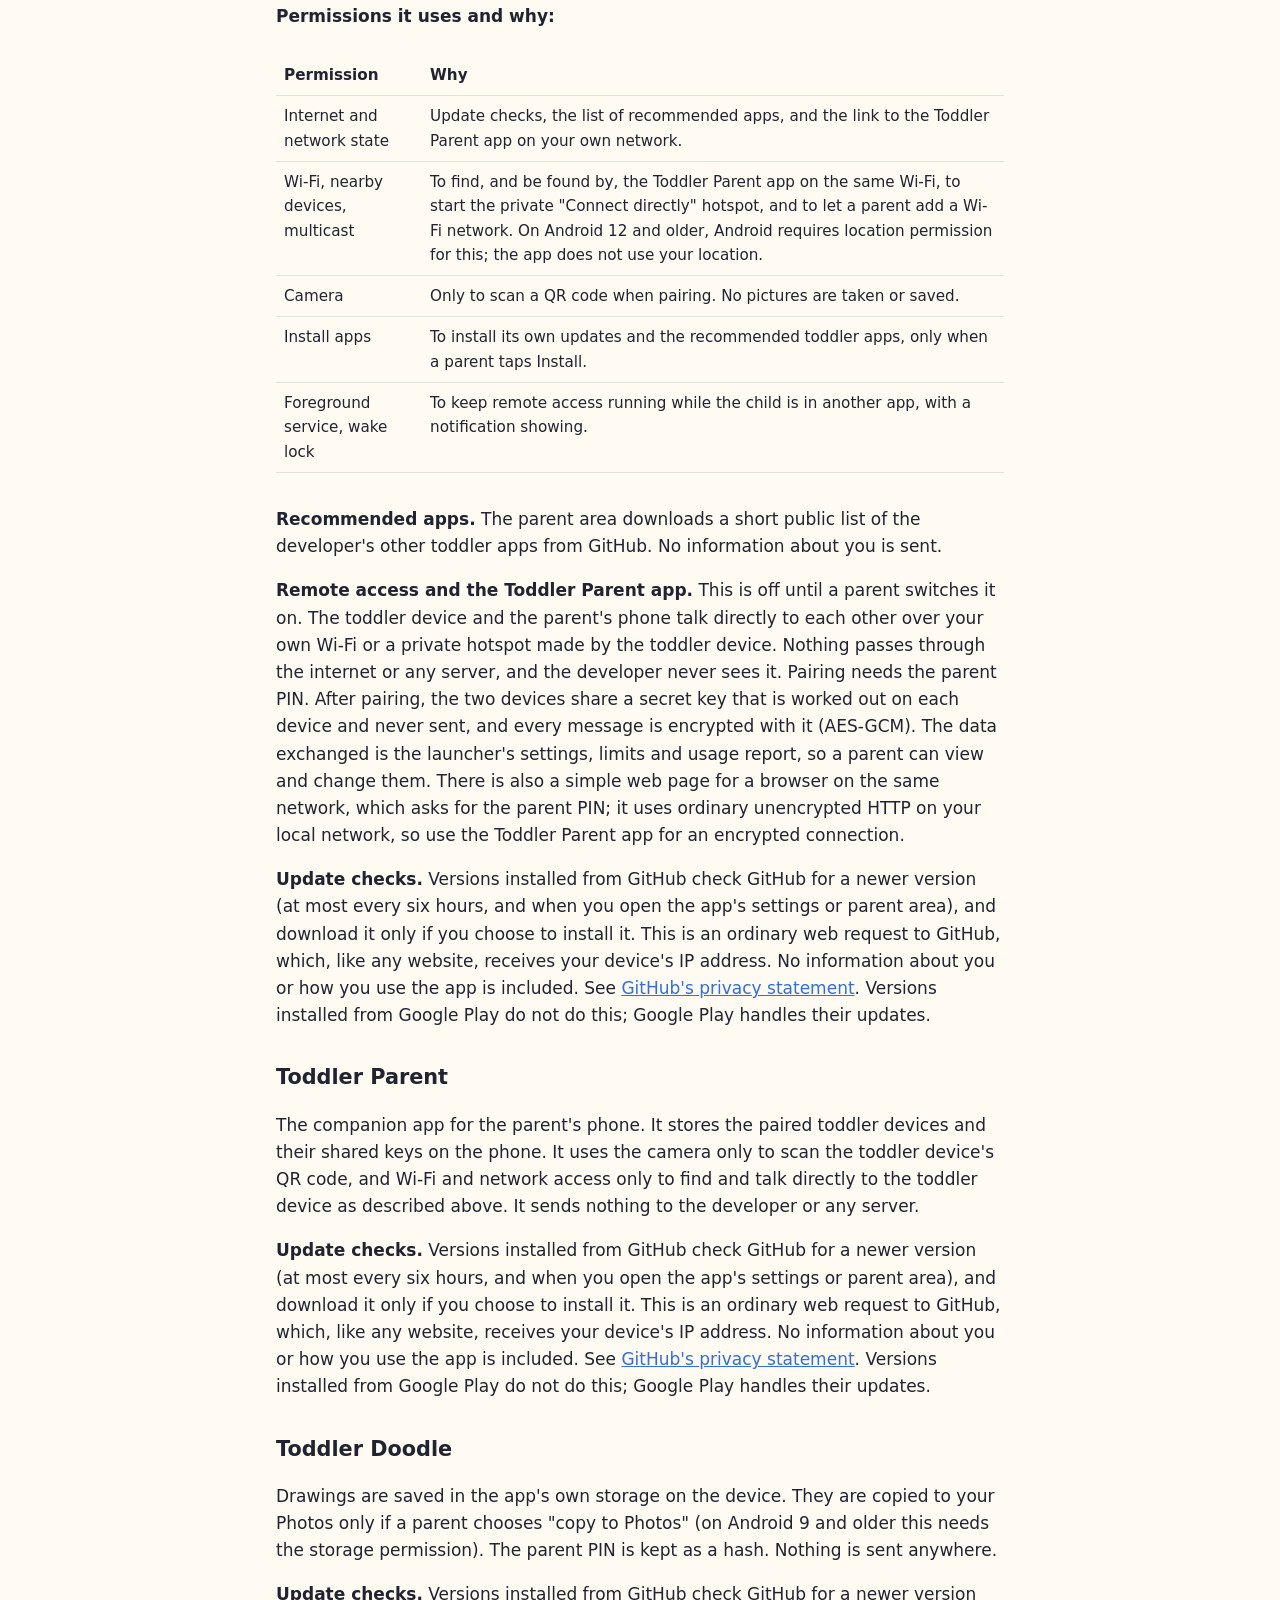
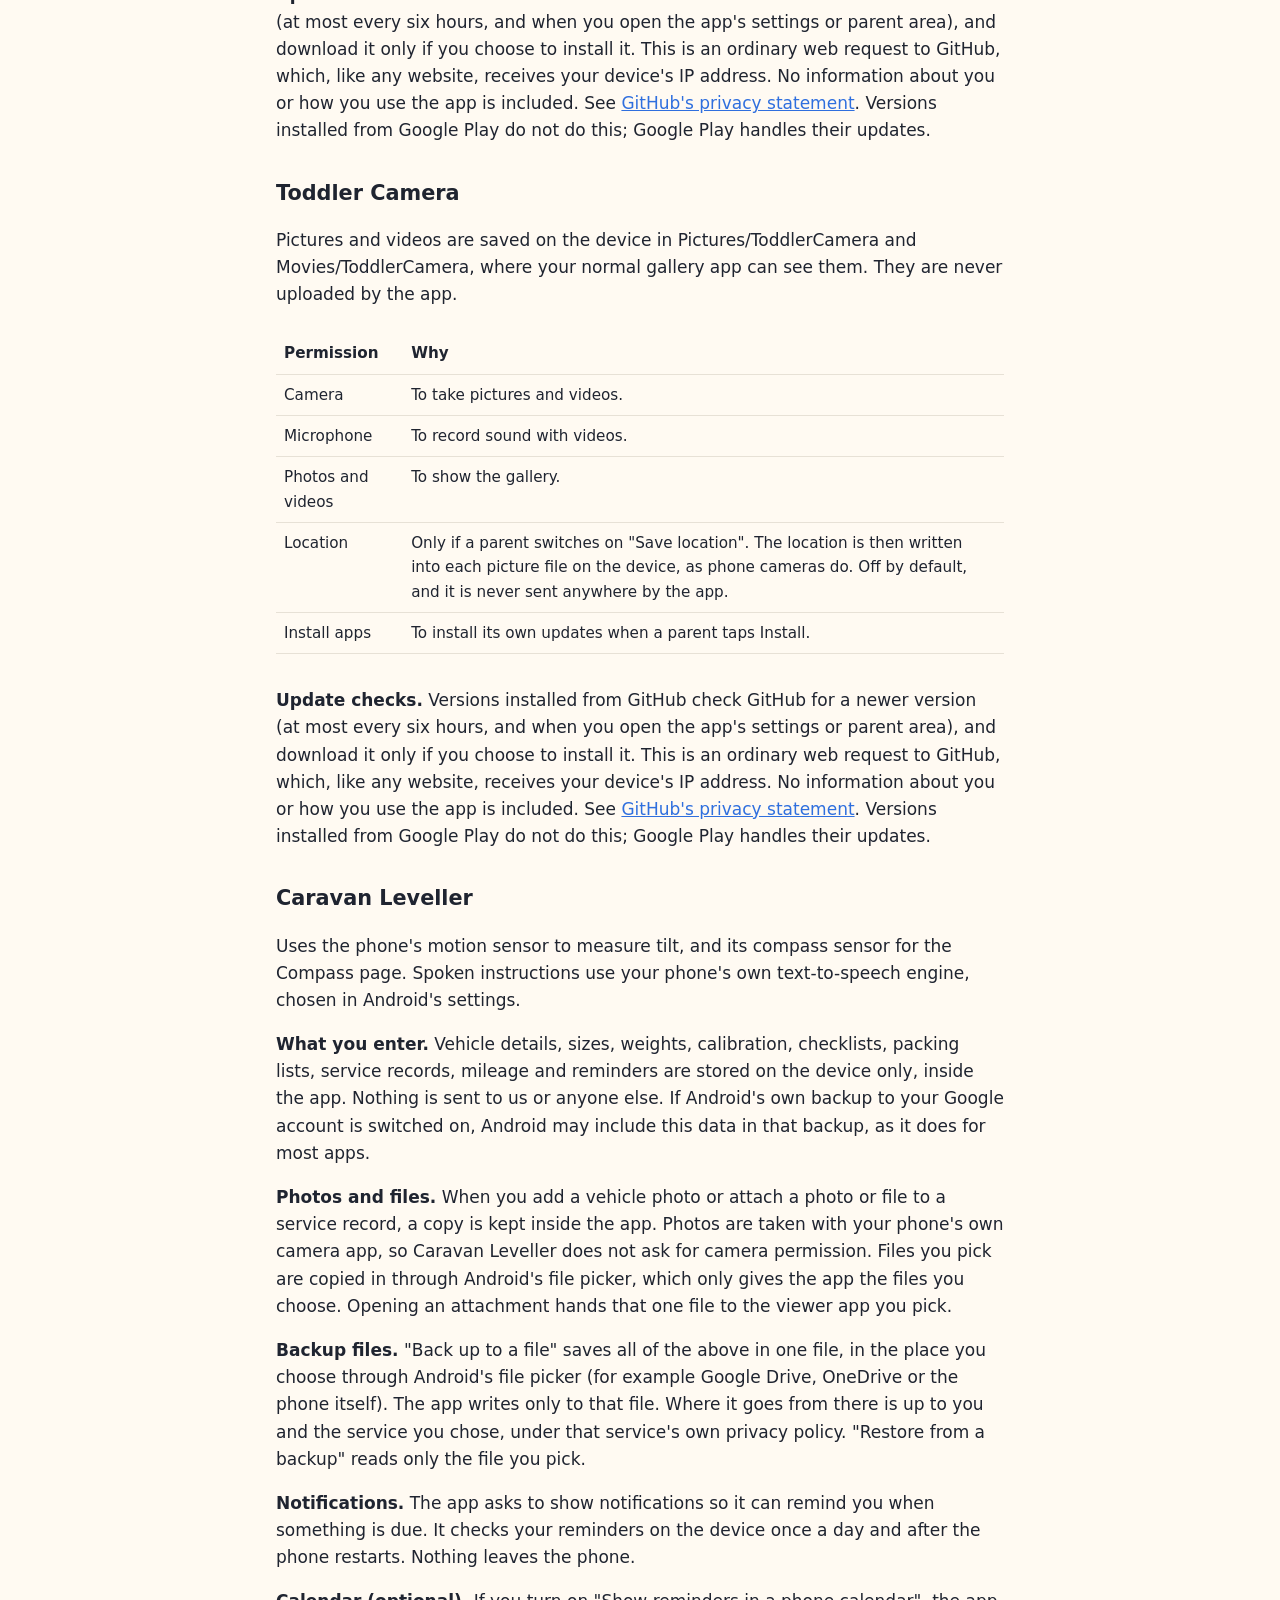
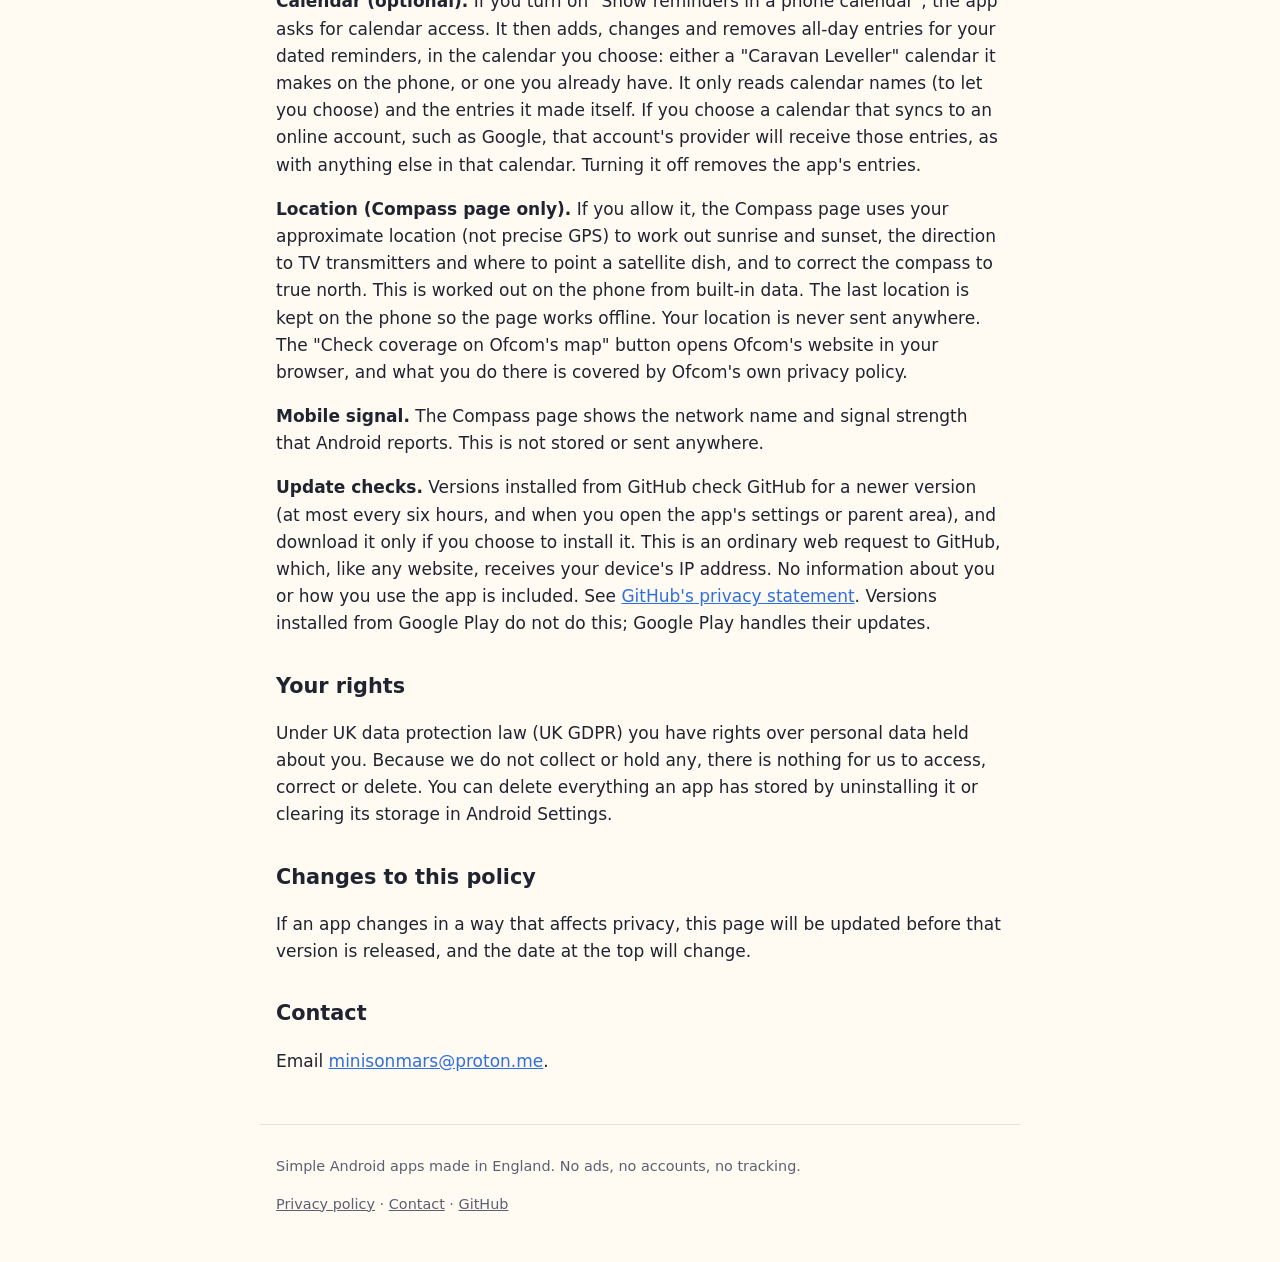
==== commit 5280e2b7: "Privacy: drop unverified Ofcom link Co-Authored-By: Claude Opus 5.5 <noreply@anthropic.com> Claude-S" ====
--- a/privacy.html
+++ b/privacy.html
@@ -79,7 +79,7 @@
 <p><strong>Backup files.</strong> "Back up to a file" saves all of the above in one file, in the place you choose through Android's file picker (for example Google Drive, OneDrive or the phone itself). The app writes only to that file. Where it goes from there is up to you and the service you chose, under that service's own privacy policy. "Restore from a backup" reads only the file you pick.</p>
 <p><strong>Notifications.</strong> The app asks to show notifications so it can remind you when something is due. It checks your reminders on the device once a day and after the phone restarts. Nothing leaves the phone.</p>
 <p><strong>Calendar (optional).</strong> If you turn on "Show reminders in a phone calendar", the app asks for calendar access. It then adds, changes and removes all-day entries for your dated reminders, in the calendar you choose: either a "Caravan Leveller" calendar it makes on the phone, or one you already have. It only reads calendar names (to let you choose) and the entries it made itself. If you choose a calendar that syncs to an online account, such as Google, that account's provider will receive those entries, as with anything else in that calendar. Turning it off removes the app's entries.</p>
-<p><strong>Location (Compass page only).</strong> If you allow it, the Compass page uses your approximate location (not precise GPS) to work out sunrise and sunset, the direction to TV transmitters and where to point a satellite dish, and to correct the compass to true north. This is worked out on the phone from built-in data. The last location is kept on the phone so the page works offline. Your location is never sent anywhere. The "Check coverage on Ofcom's map" button opens Ofcom's website in your browser, and what you do there is covered by <a href="https://www.ofcom.org.uk/about-ofcom/foi-dp/general-privacy-statement">Ofcom's privacy statement</a>.</p>
+<p><strong>Location (Compass page only).</strong> If you allow it, the Compass page uses your approximate location (not precise GPS) to work out sunrise and sunset, the direction to TV transmitters and where to point a satellite dish, and to correct the compass to true north. This is worked out on the phone from built-in data. The last location is kept on the phone so the page works offline. Your location is never sent anywhere. The "Check coverage on Ofcom's map" button opens Ofcom's website in your browser, and what you do there is covered by Ofcom's own privacy policy.</p>
 <p><strong>Mobile signal.</strong> The Compass page shows the network name and signal strength that Android reports. This is not stored or sent anywhere.</p>
 <p><strong>Update checks.</strong> Versions installed from GitHub check GitHub for a newer version (at most every six hours, and when you open the app's settings or parent area), and download it only if you choose to install it. This is an ordinary web request to GitHub, which, like any website, receives your device's IP address. No information about you or how you use the app is included. See <a href="https://docs.github.com/en/site-policy/privacy-policies/github-general-privacy-statement">GitHub's privacy statement</a>. Versions installed from Google Play do not do this; Google Play handles their updates.</p>
 
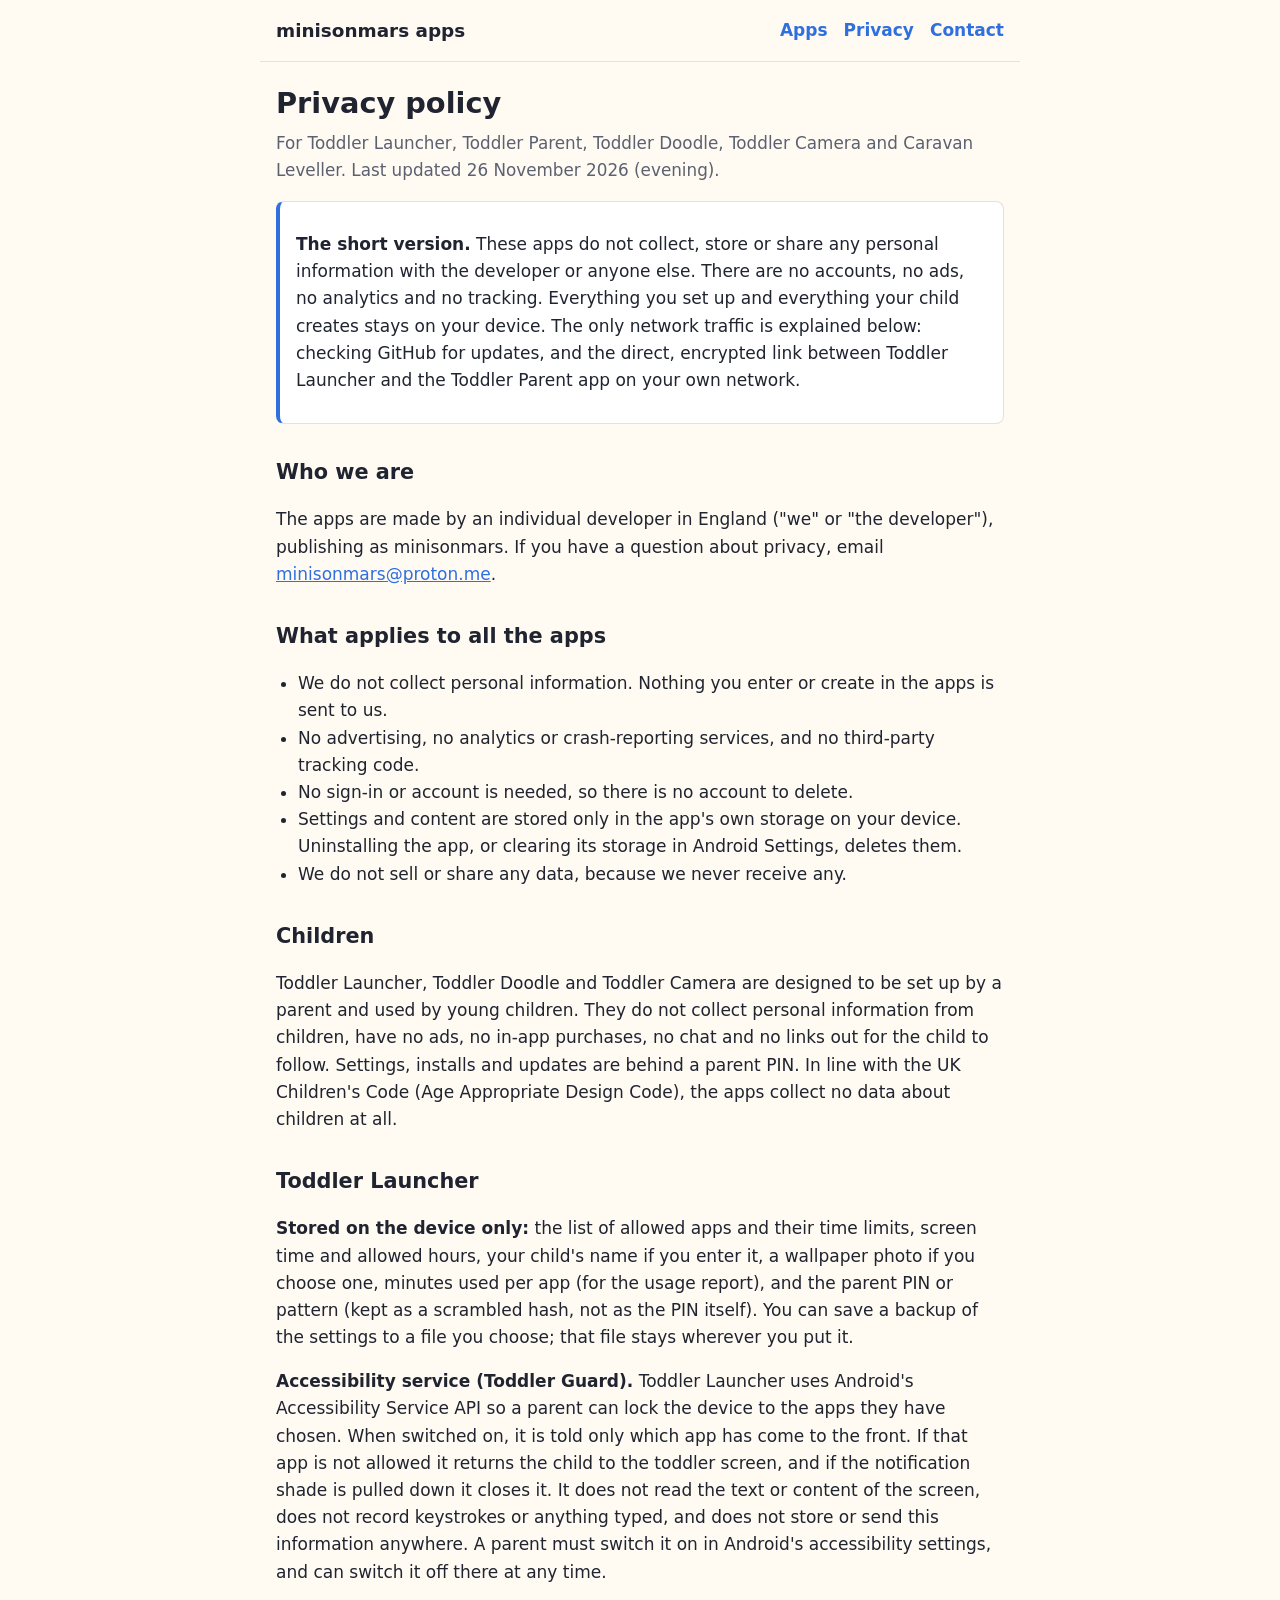
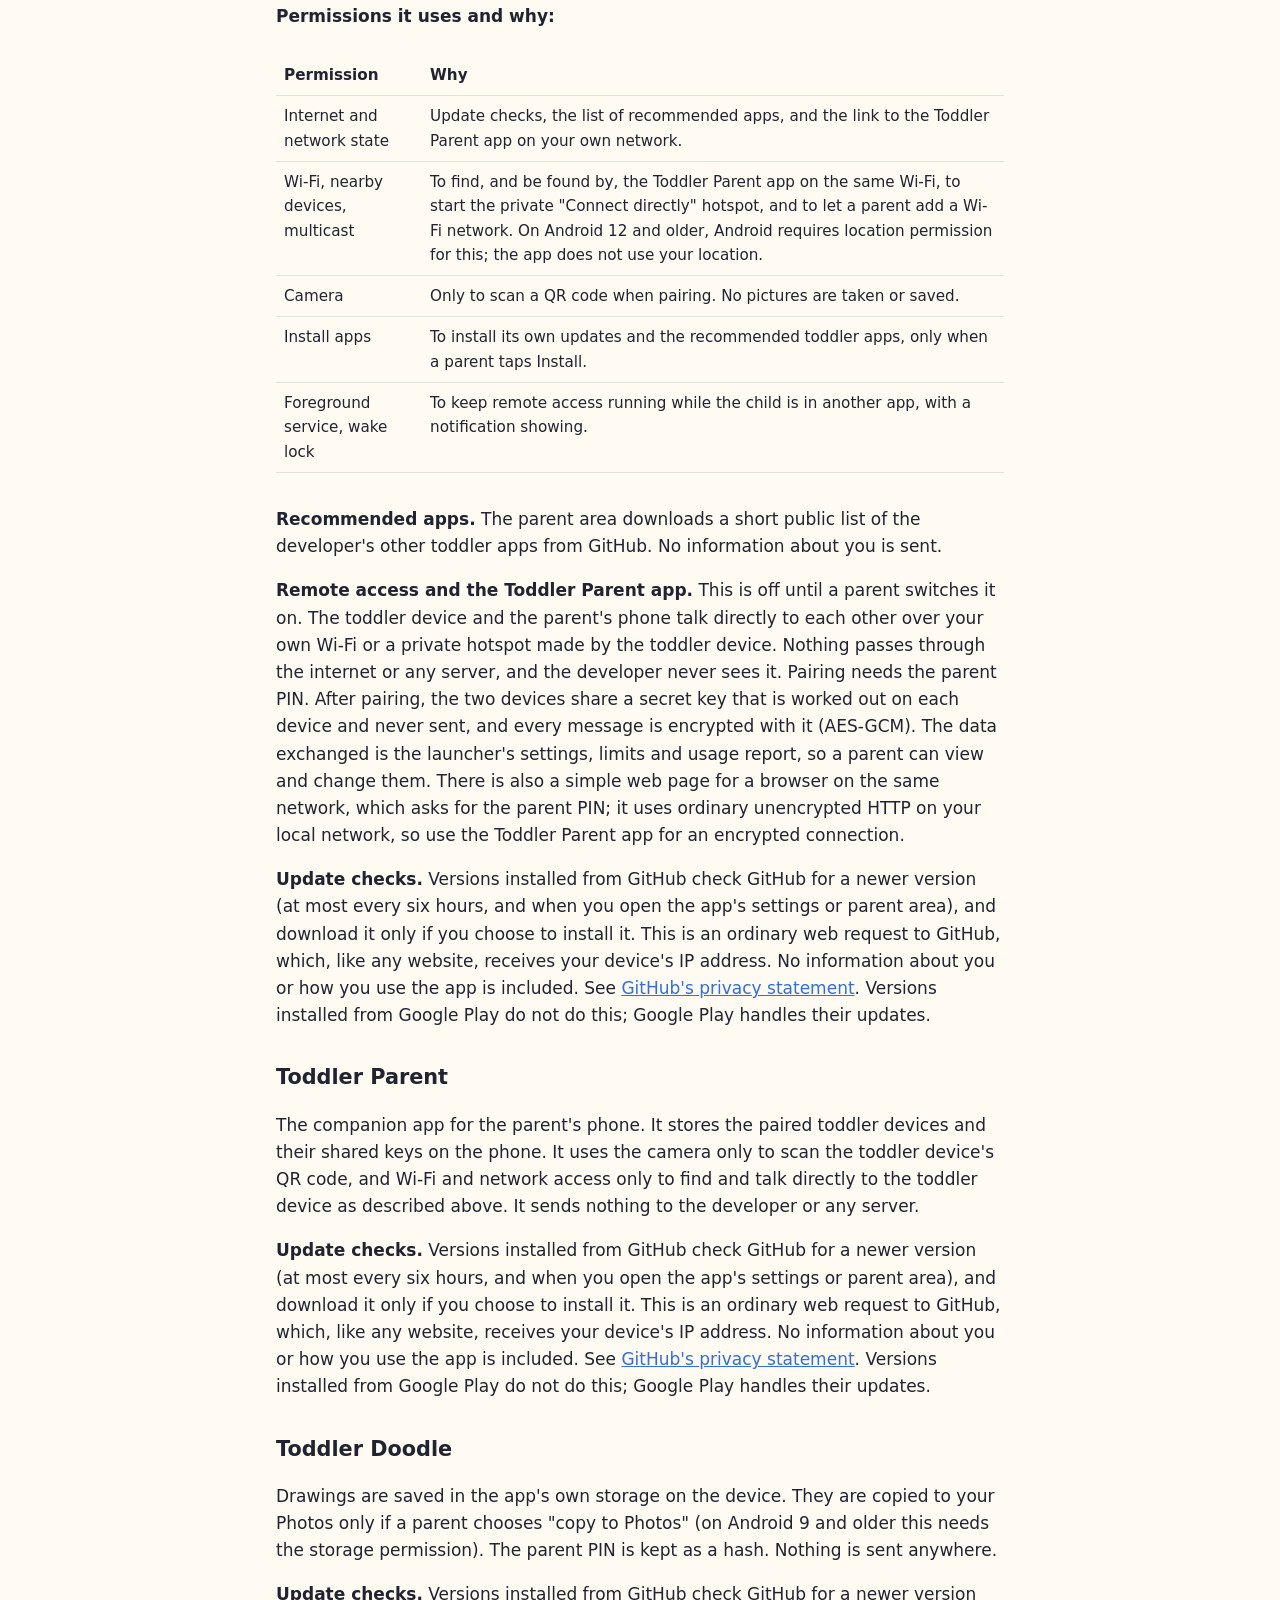
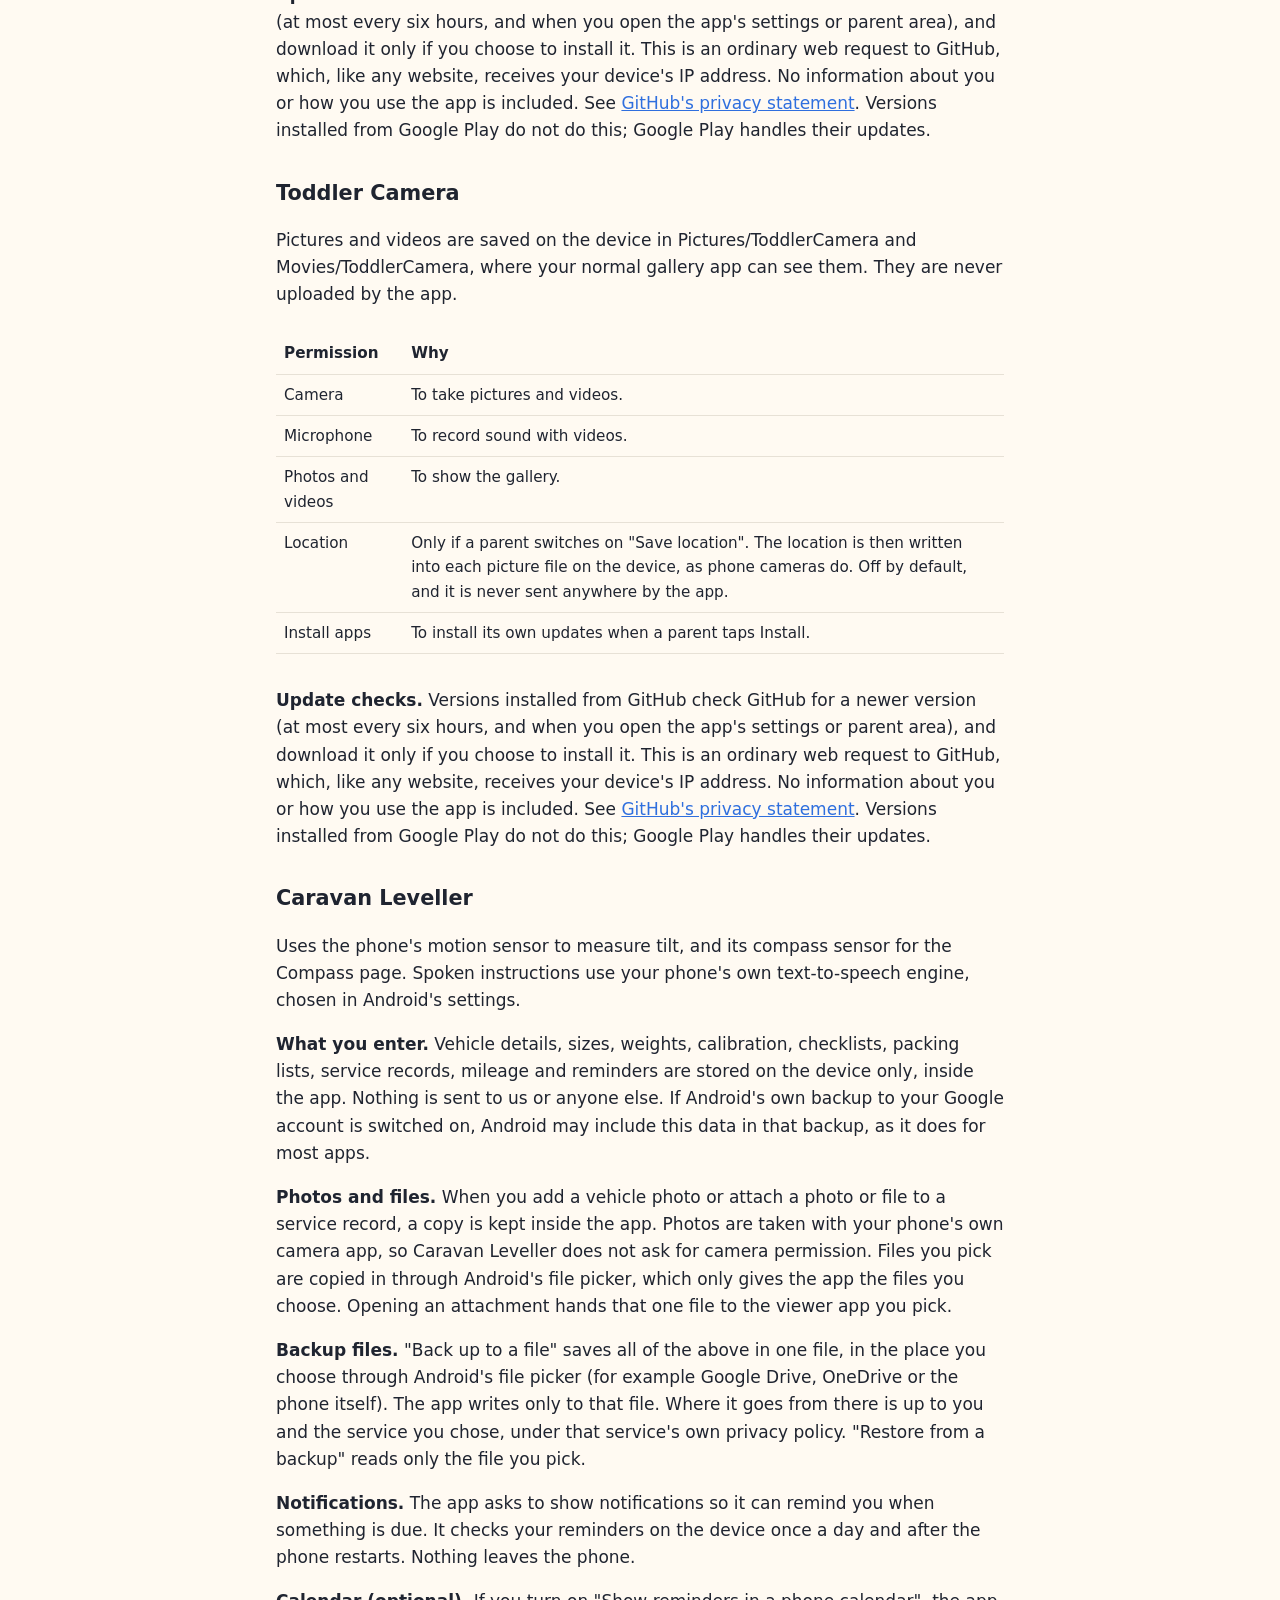
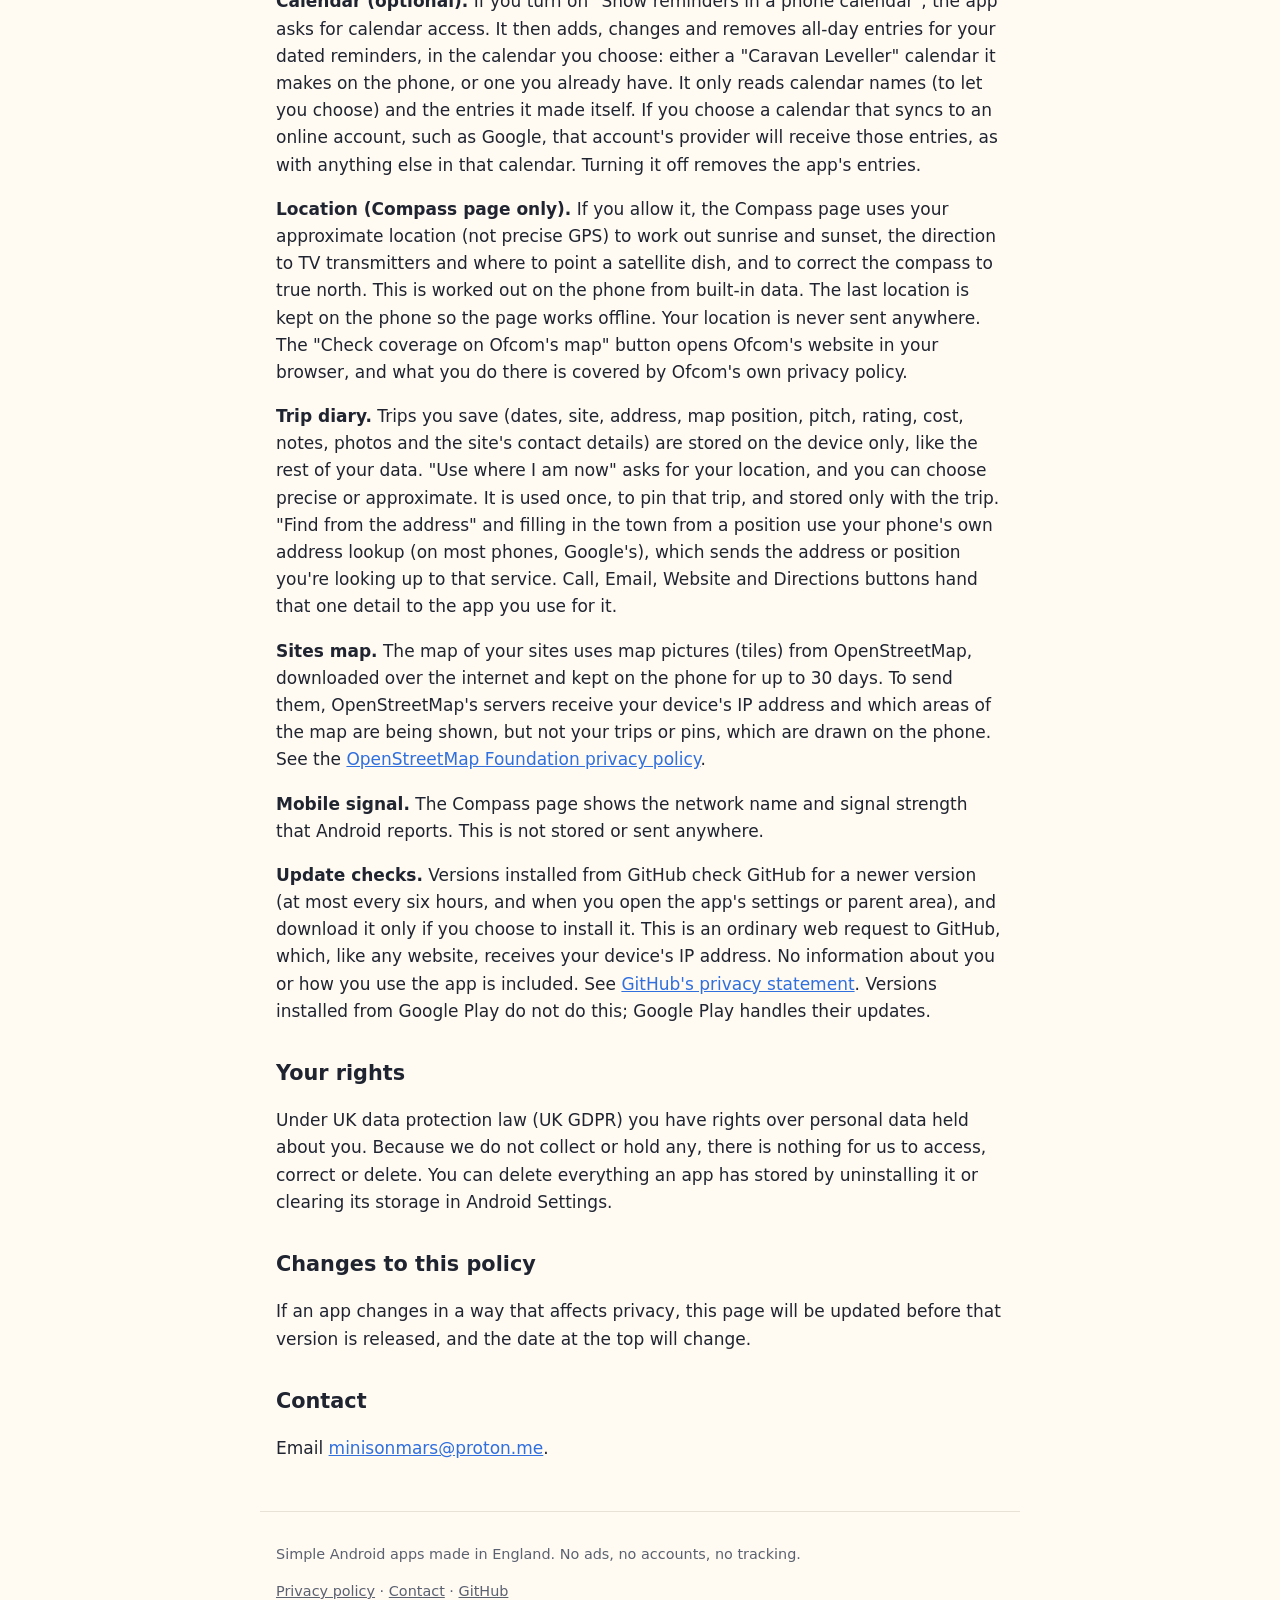
==== commit 514bb14c: "Caravan Leveller: privacy notes for trip diary and sites map Co-Authored-By: Claude Opus 5.5 <norepl" ====
--- a/privacy.html
+++ b/privacy.html
@@ -15,7 +15,7 @@
 </header>
 <main>
 <h1>Privacy policy</h1>
-<p class="lead">For Toddler Launcher, Toddler Parent, Toddler Doodle, Toddler Camera and Caravan Leveller. Last updated 26 November 2026.</p>
+<p class="lead">For Toddler Launcher, Toddler Parent, Toddler Doodle, Toddler Camera and Caravan Leveller. Last updated 26 November 2026 (evening).</p>
 
 <div class="note">
 <p><strong>The short version.</strong> These apps do not collect, store or share any personal information with the developer or anyone else. There are no accounts, no ads, no analytics and no tracking. Everything you set up and everything your child creates stays on your device. The only network traffic is explained below: checking GitHub for updates, and the direct, encrypted link between Toddler Launcher and the Toddler Parent app on your own network.</p>
@@ -80,6 +80,8 @@
 <p><strong>Notifications.</strong> The app asks to show notifications so it can remind you when something is due. It checks your reminders on the device once a day and after the phone restarts. Nothing leaves the phone.</p>
 <p><strong>Calendar (optional).</strong> If you turn on "Show reminders in a phone calendar", the app asks for calendar access. It then adds, changes and removes all-day entries for your dated reminders, in the calendar you choose: either a "Caravan Leveller" calendar it makes on the phone, or one you already have. It only reads calendar names (to let you choose) and the entries it made itself. If you choose a calendar that syncs to an online account, such as Google, that account's provider will receive those entries, as with anything else in that calendar. Turning it off removes the app's entries.</p>
 <p><strong>Location (Compass page only).</strong> If you allow it, the Compass page uses your approximate location (not precise GPS) to work out sunrise and sunset, the direction to TV transmitters and where to point a satellite dish, and to correct the compass to true north. This is worked out on the phone from built-in data. The last location is kept on the phone so the page works offline. Your location is never sent anywhere. The "Check coverage on Ofcom's map" button opens Ofcom's website in your browser, and what you do there is covered by Ofcom's own privacy policy.</p>
+<p><strong>Trip diary.</strong> Trips you save (dates, site, address, map position, pitch, rating, cost, notes, photos and the site's contact details) are stored on the device only, like the rest of your data. "Use where I am now" asks for your location, and you can choose precise or approximate. It is used once, to pin that trip, and stored only with the trip. "Find from the address" and filling in the town from a position use your phone's own address lookup (on most phones, Google's), which sends the address or position you're looking up to that service. Call, Email, Website and Directions buttons hand that one detail to the app you use for it.</p>
+<p><strong>Sites map.</strong> The map of your sites uses map pictures (tiles) from OpenStreetMap, downloaded over the internet and kept on the phone for up to 30 days. To send them, OpenStreetMap's servers receive your device's IP address and which areas of the map are being shown, but not your trips or pins, which are drawn on the phone. See the <a href="https://osmfoundation.org/wiki/Privacy_Policy">OpenStreetMap Foundation privacy policy</a>.</p>
 <p><strong>Mobile signal.</strong> The Compass page shows the network name and signal strength that Android reports. This is not stored or sent anywhere.</p>
 <p><strong>Update checks.</strong> Versions installed from GitHub check GitHub for a newer version (at most every six hours, and when you open the app's settings or parent area), and download it only if you choose to install it. This is an ordinary web request to GitHub, which, like any website, receives your device's IP address. No information about you or how you use the app is included. See <a href="https://docs.github.com/en/site-policy/privacy-policies/github-general-privacy-statement">GitHub's privacy statement</a>. Versions installed from Google Play do not do this; Google Play handles their updates.</p>
 
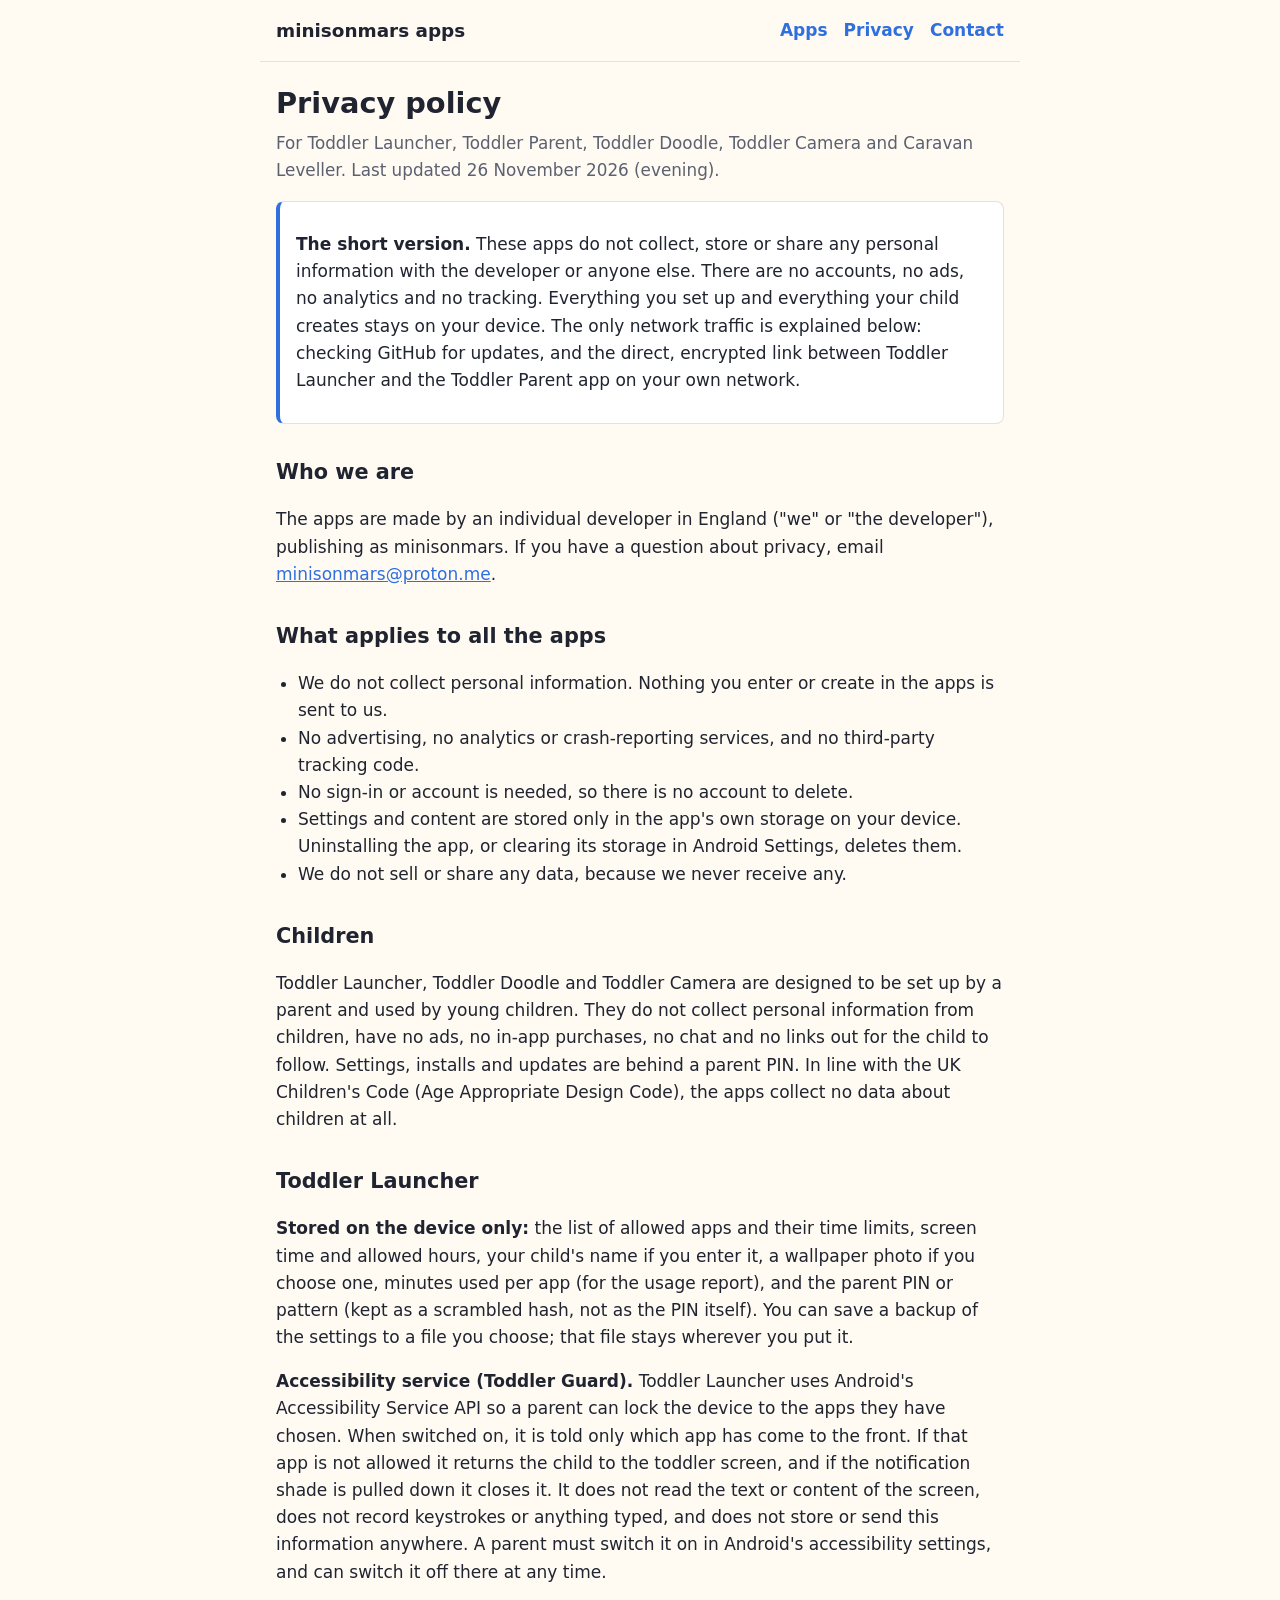
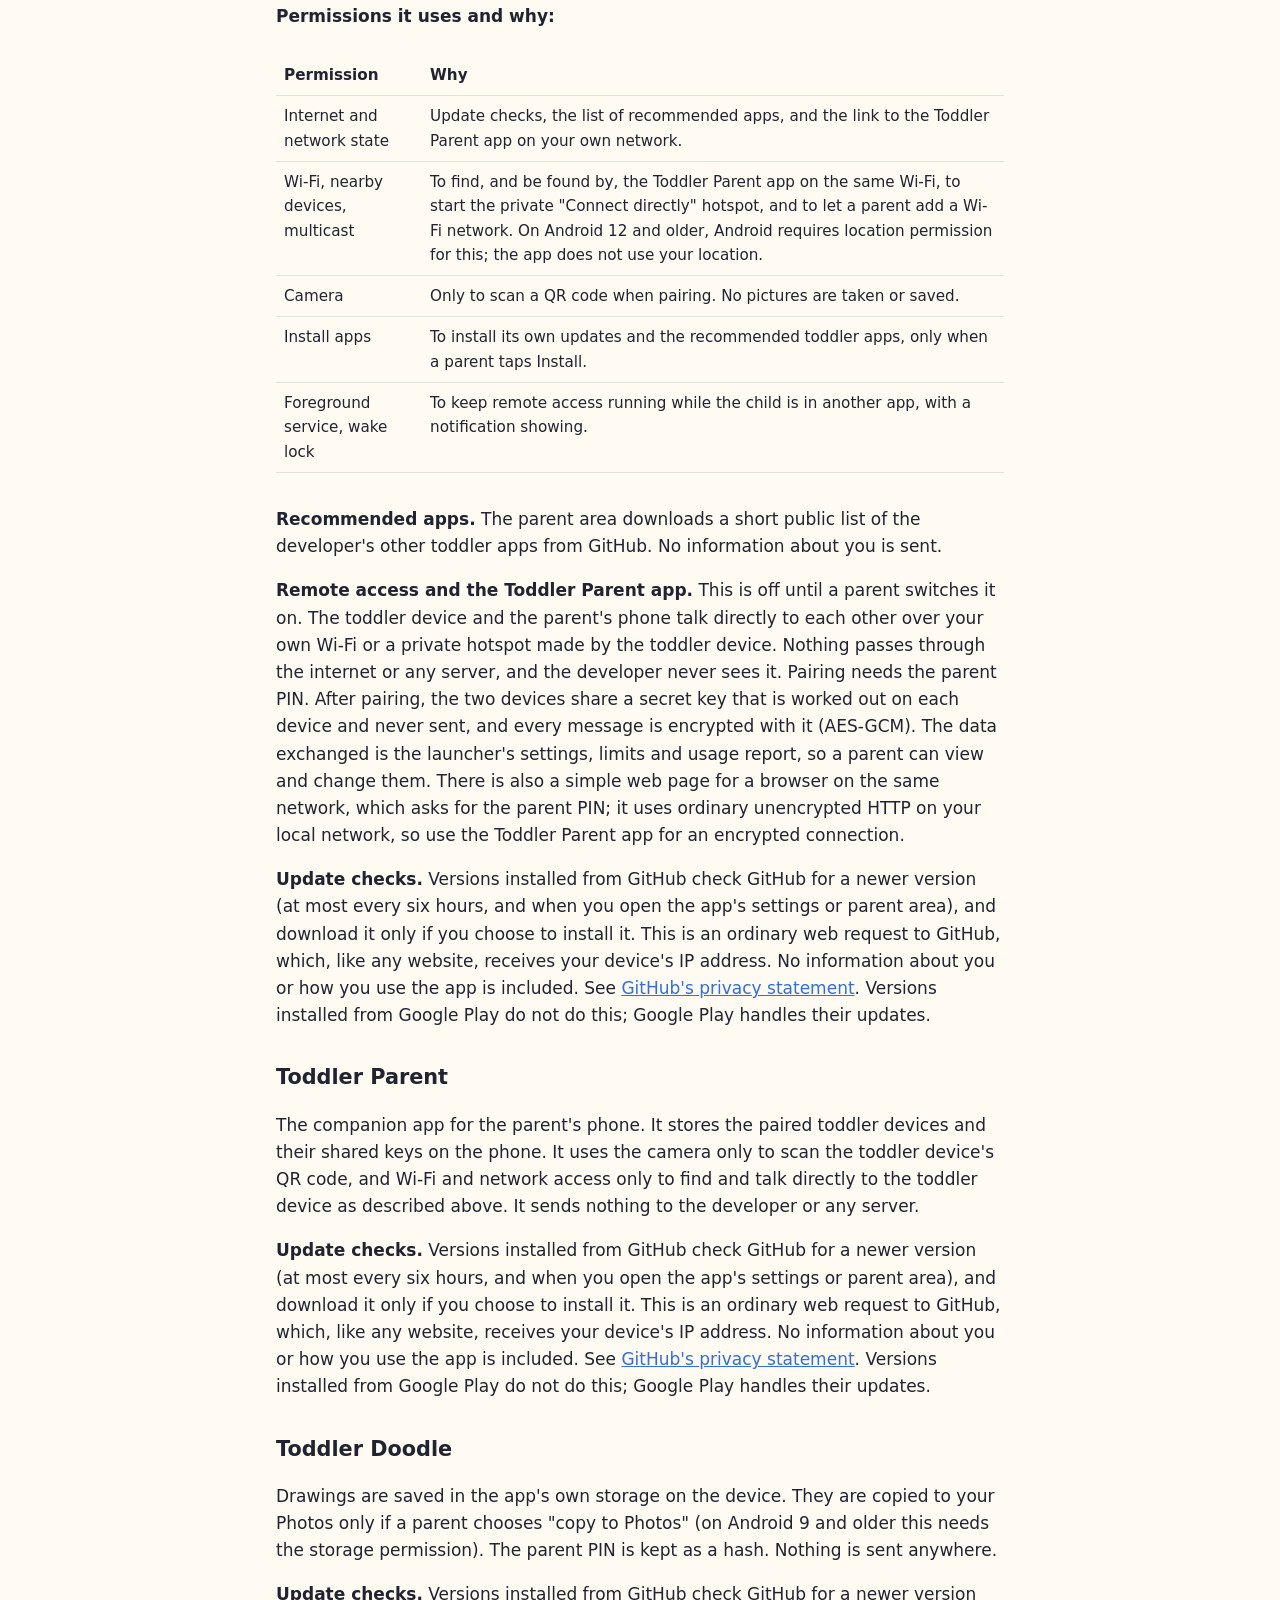
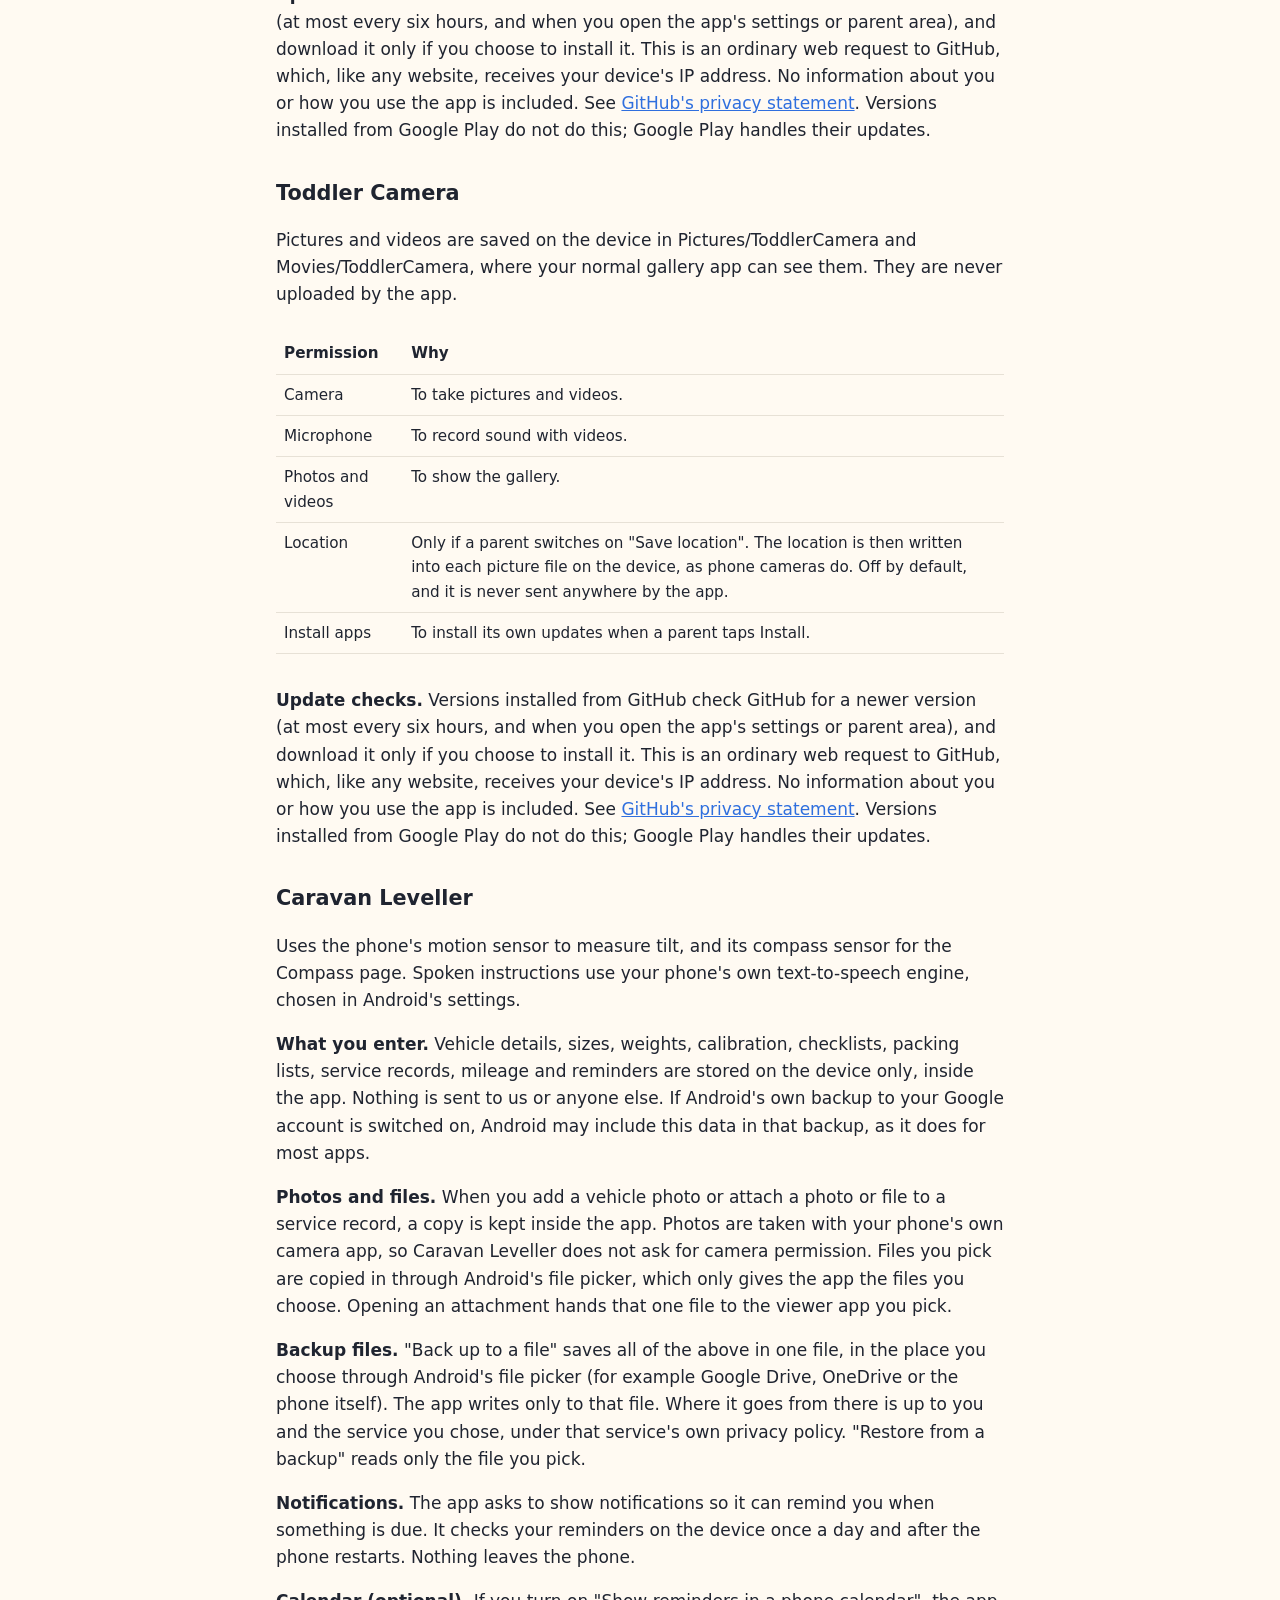
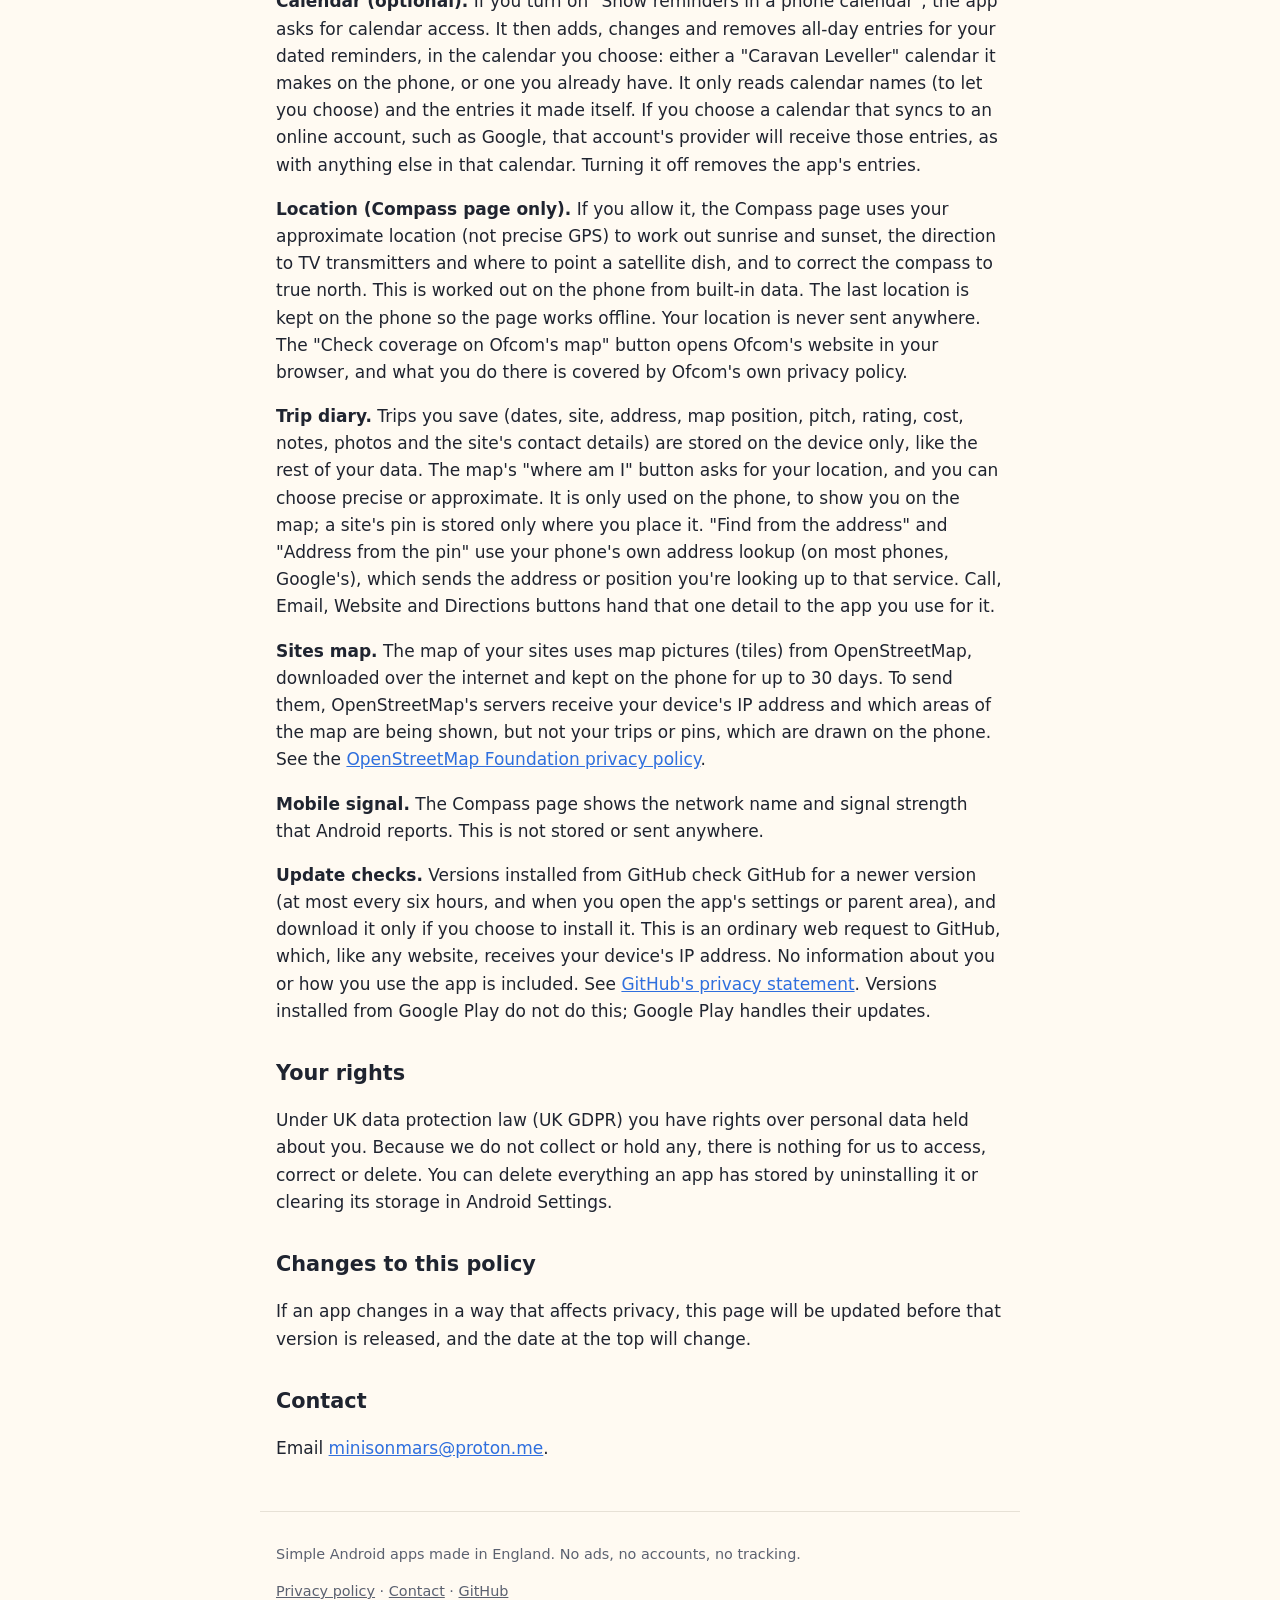
==== commit 0f3b129d: "Privacy: trip diary location wording Co-Authored-By: Claude Opus 5.5 <noreply@anthropic.com> Claude-" ====
--- a/privacy.html
+++ b/privacy.html
@@ -80,7 +80,7 @@
 <p><strong>Notifications.</strong> The app asks to show notifications so it can remind you when something is due. It checks your reminders on the device once a day and after the phone restarts. Nothing leaves the phone.</p>
 <p><strong>Calendar (optional).</strong> If you turn on "Show reminders in a phone calendar", the app asks for calendar access. It then adds, changes and removes all-day entries for your dated reminders, in the calendar you choose: either a "Caravan Leveller" calendar it makes on the phone, or one you already have. It only reads calendar names (to let you choose) and the entries it made itself. If you choose a calendar that syncs to an online account, such as Google, that account's provider will receive those entries, as with anything else in that calendar. Turning it off removes the app's entries.</p>
 <p><strong>Location (Compass page only).</strong> If you allow it, the Compass page uses your approximate location (not precise GPS) to work out sunrise and sunset, the direction to TV transmitters and where to point a satellite dish, and to correct the compass to true north. This is worked out on the phone from built-in data. The last location is kept on the phone so the page works offline. Your location is never sent anywhere. The "Check coverage on Ofcom's map" button opens Ofcom's website in your browser, and what you do there is covered by Ofcom's own privacy policy.</p>
-<p><strong>Trip diary.</strong> Trips you save (dates, site, address, map position, pitch, rating, cost, notes, photos and the site's contact details) are stored on the device only, like the rest of your data. "Use where I am now" asks for your location, and you can choose precise or approximate. It is used once, to pin that trip, and stored only with the trip. "Find from the address" and filling in the town from a position use your phone's own address lookup (on most phones, Google's), which sends the address or position you're looking up to that service. Call, Email, Website and Directions buttons hand that one detail to the app you use for it.</p>
+<p><strong>Trip diary.</strong> Trips you save (dates, site, address, map position, pitch, rating, cost, notes, photos and the site's contact details) are stored on the device only, like the rest of your data. The map's "where am I" button asks for your location, and you can choose precise or approximate. It is only used on the phone, to show you on the map; a site's pin is stored only where you place it. "Find from the address" and "Address from the pin" use your phone's own address lookup (on most phones, Google's), which sends the address or position you're looking up to that service. Call, Email, Website and Directions buttons hand that one detail to the app you use for it.</p>
 <p><strong>Sites map.</strong> The map of your sites uses map pictures (tiles) from OpenStreetMap, downloaded over the internet and kept on the phone for up to 30 days. To send them, OpenStreetMap's servers receive your device's IP address and which areas of the map are being shown, but not your trips or pins, which are drawn on the phone. See the <a href="https://osmfoundation.org/wiki/Privacy_Policy">OpenStreetMap Foundation privacy policy</a>.</p>
 <p><strong>Mobile signal.</strong> The Compass page shows the network name and signal strength that Android reports. This is not stored or sent anywhere.</p>
 <p><strong>Update checks.</strong> Versions installed from GitHub check GitHub for a newer version (at most every six hours, and when you open the app's settings or parent area), and download it only if you choose to install it. This is an ordinary web request to GitHub, which, like any website, receives your device's IP address. No information about you or how you use the app is included. See <a href="https://docs.github.com/en/site-policy/privacy-policies/github-general-privacy-statement">GitHub's privacy statement</a>. Versions installed from Google Play do not do this; Google Play handles their updates.</p>
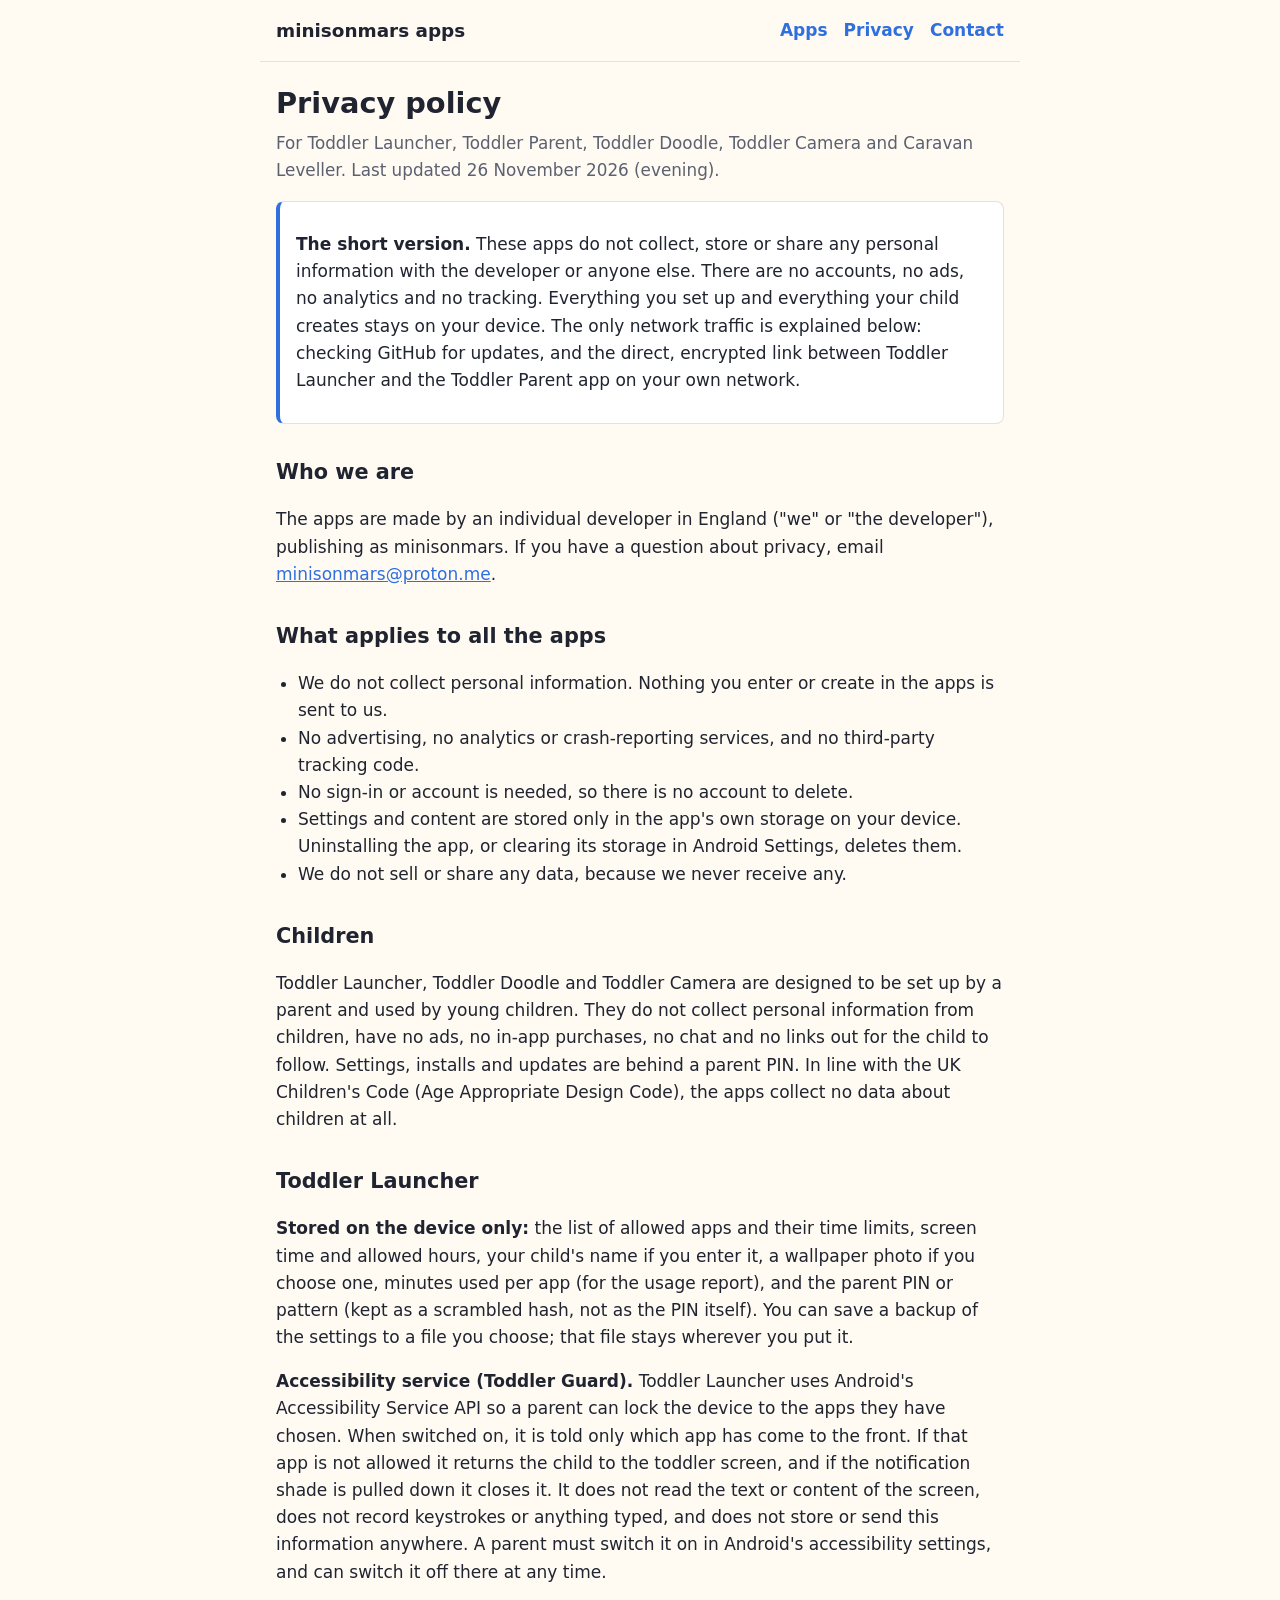
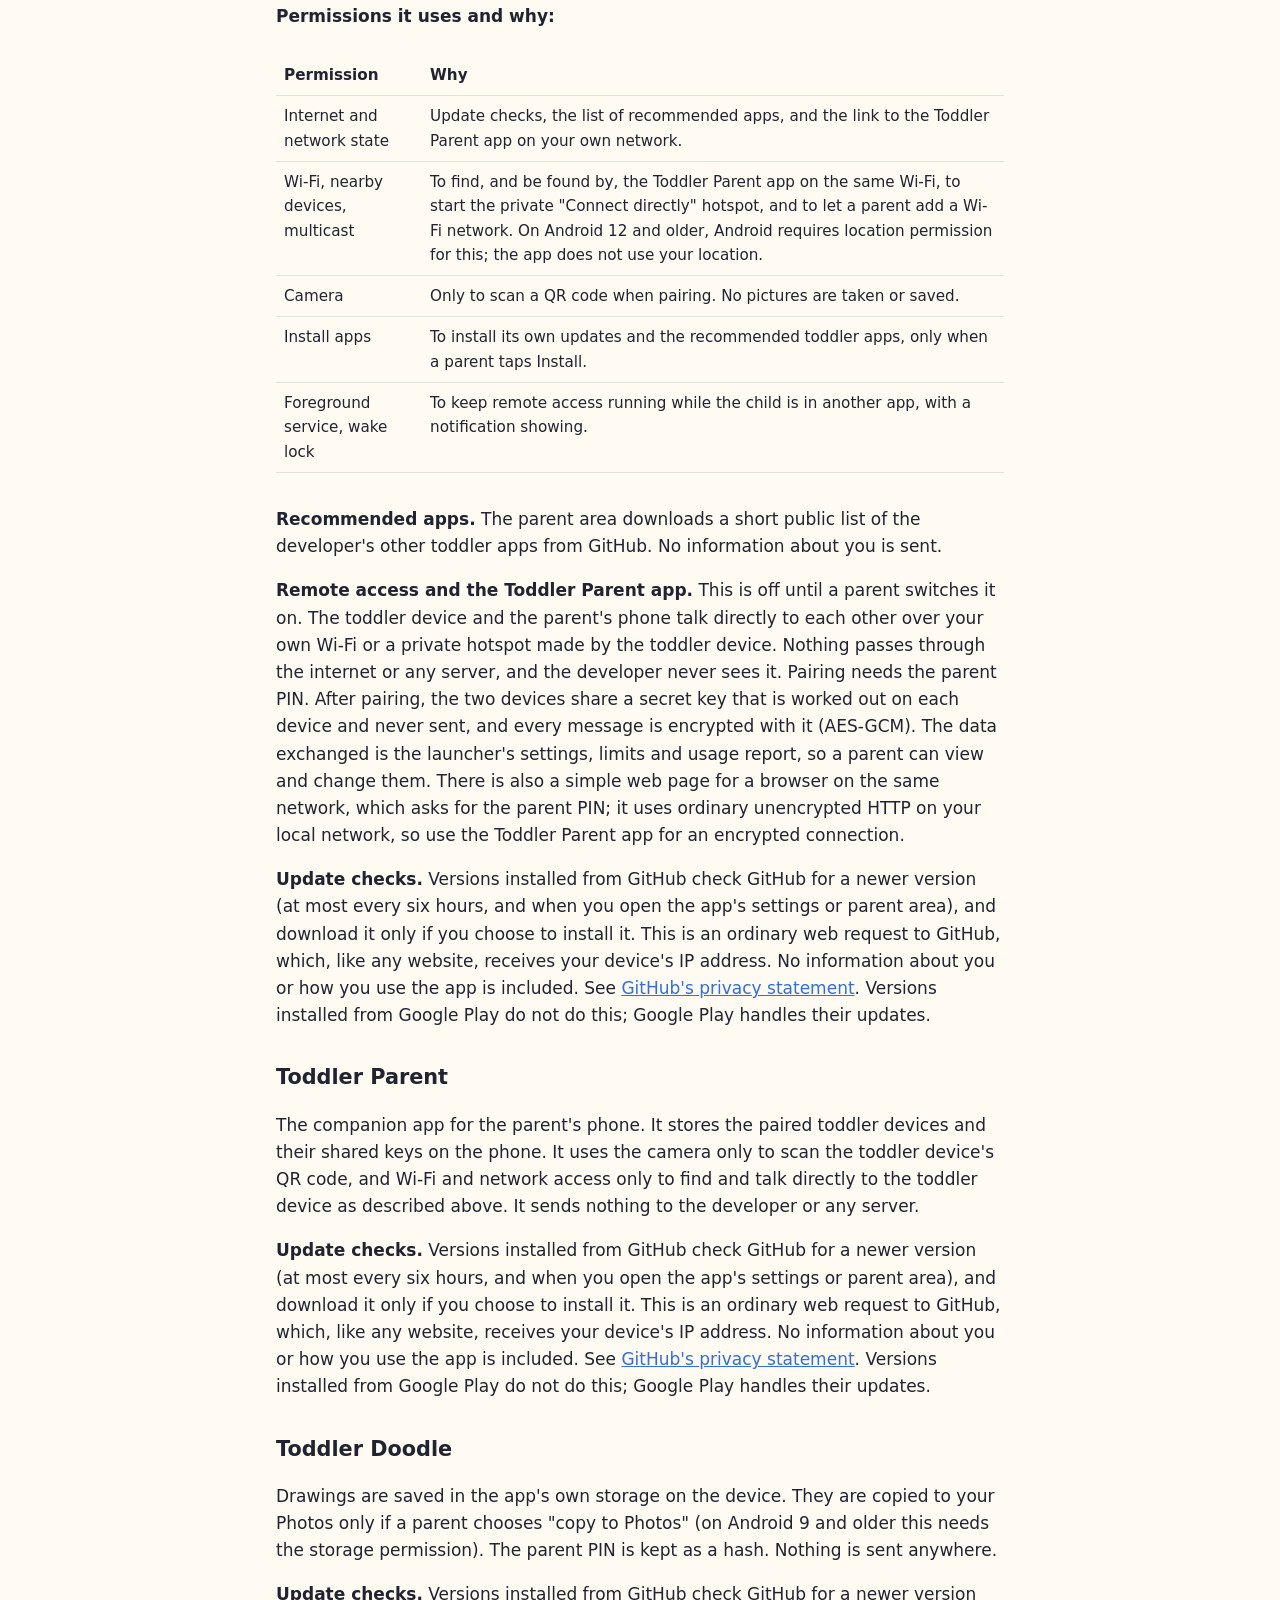
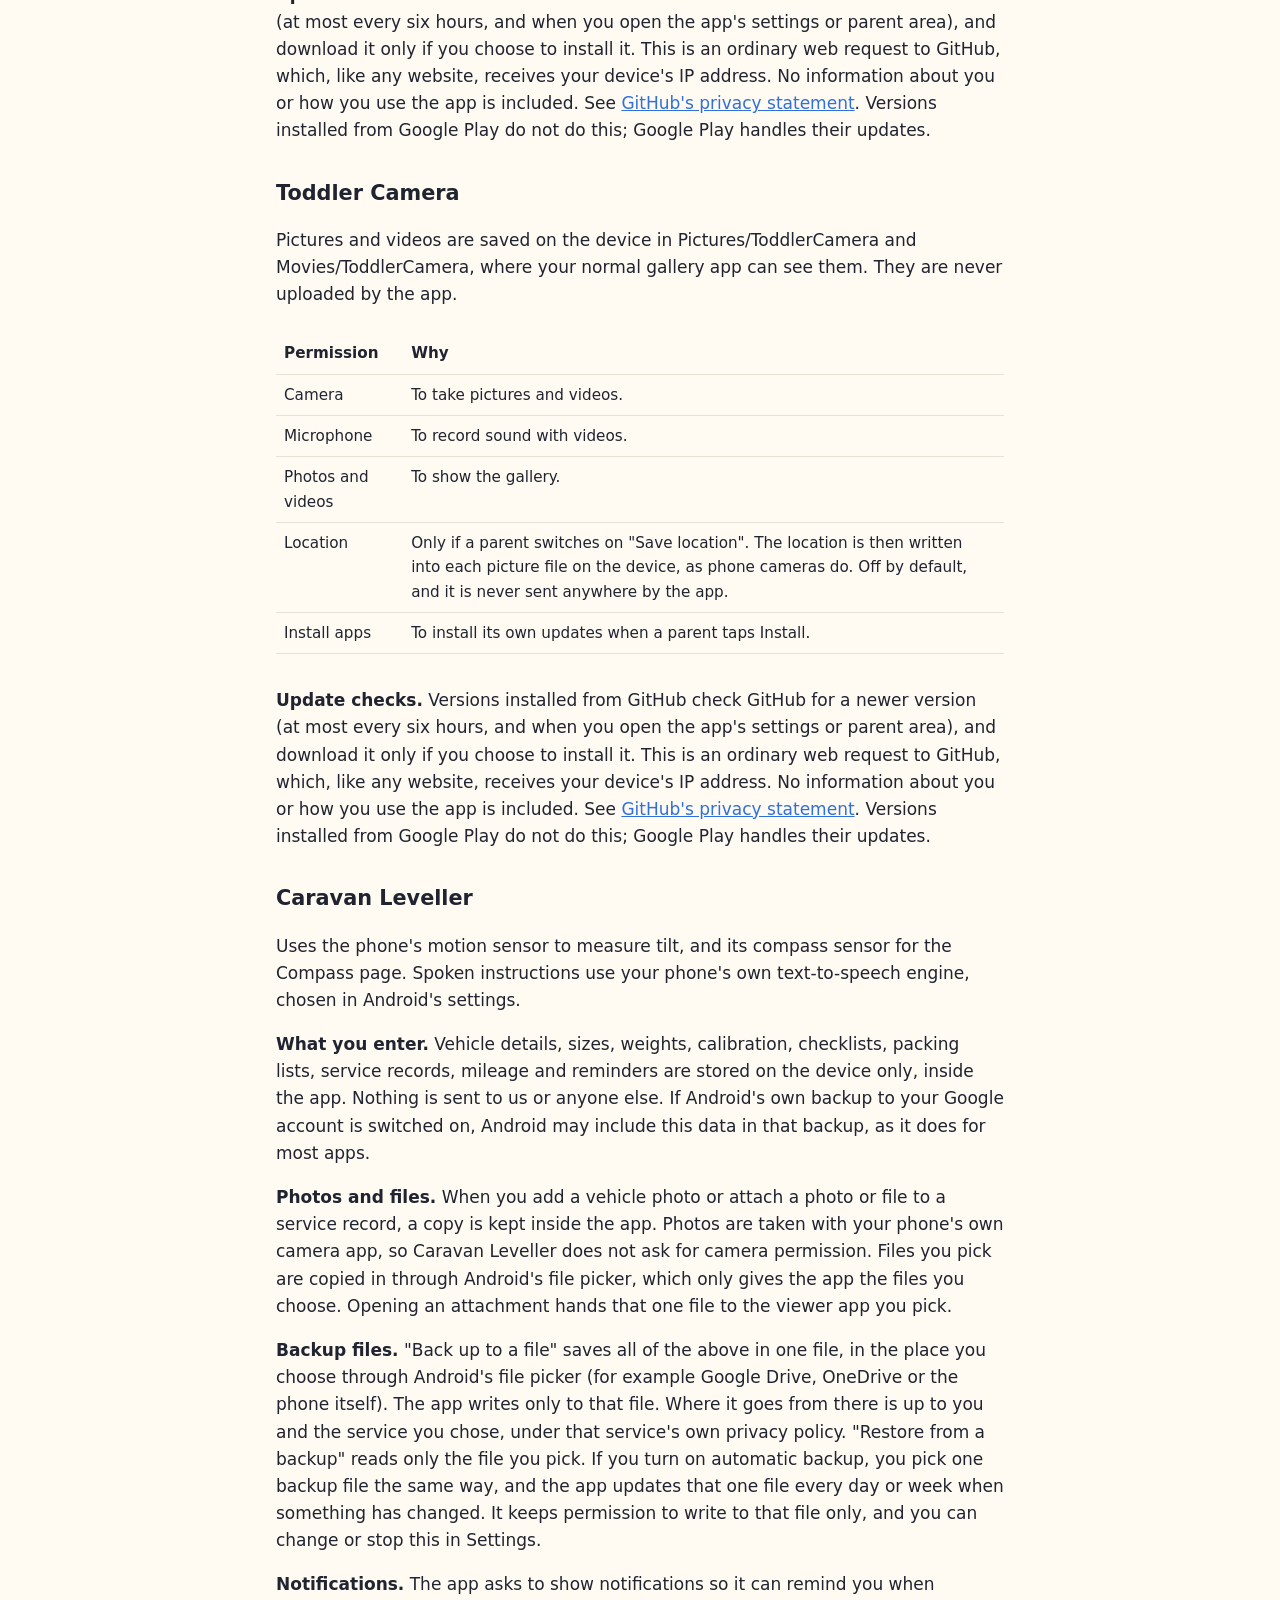
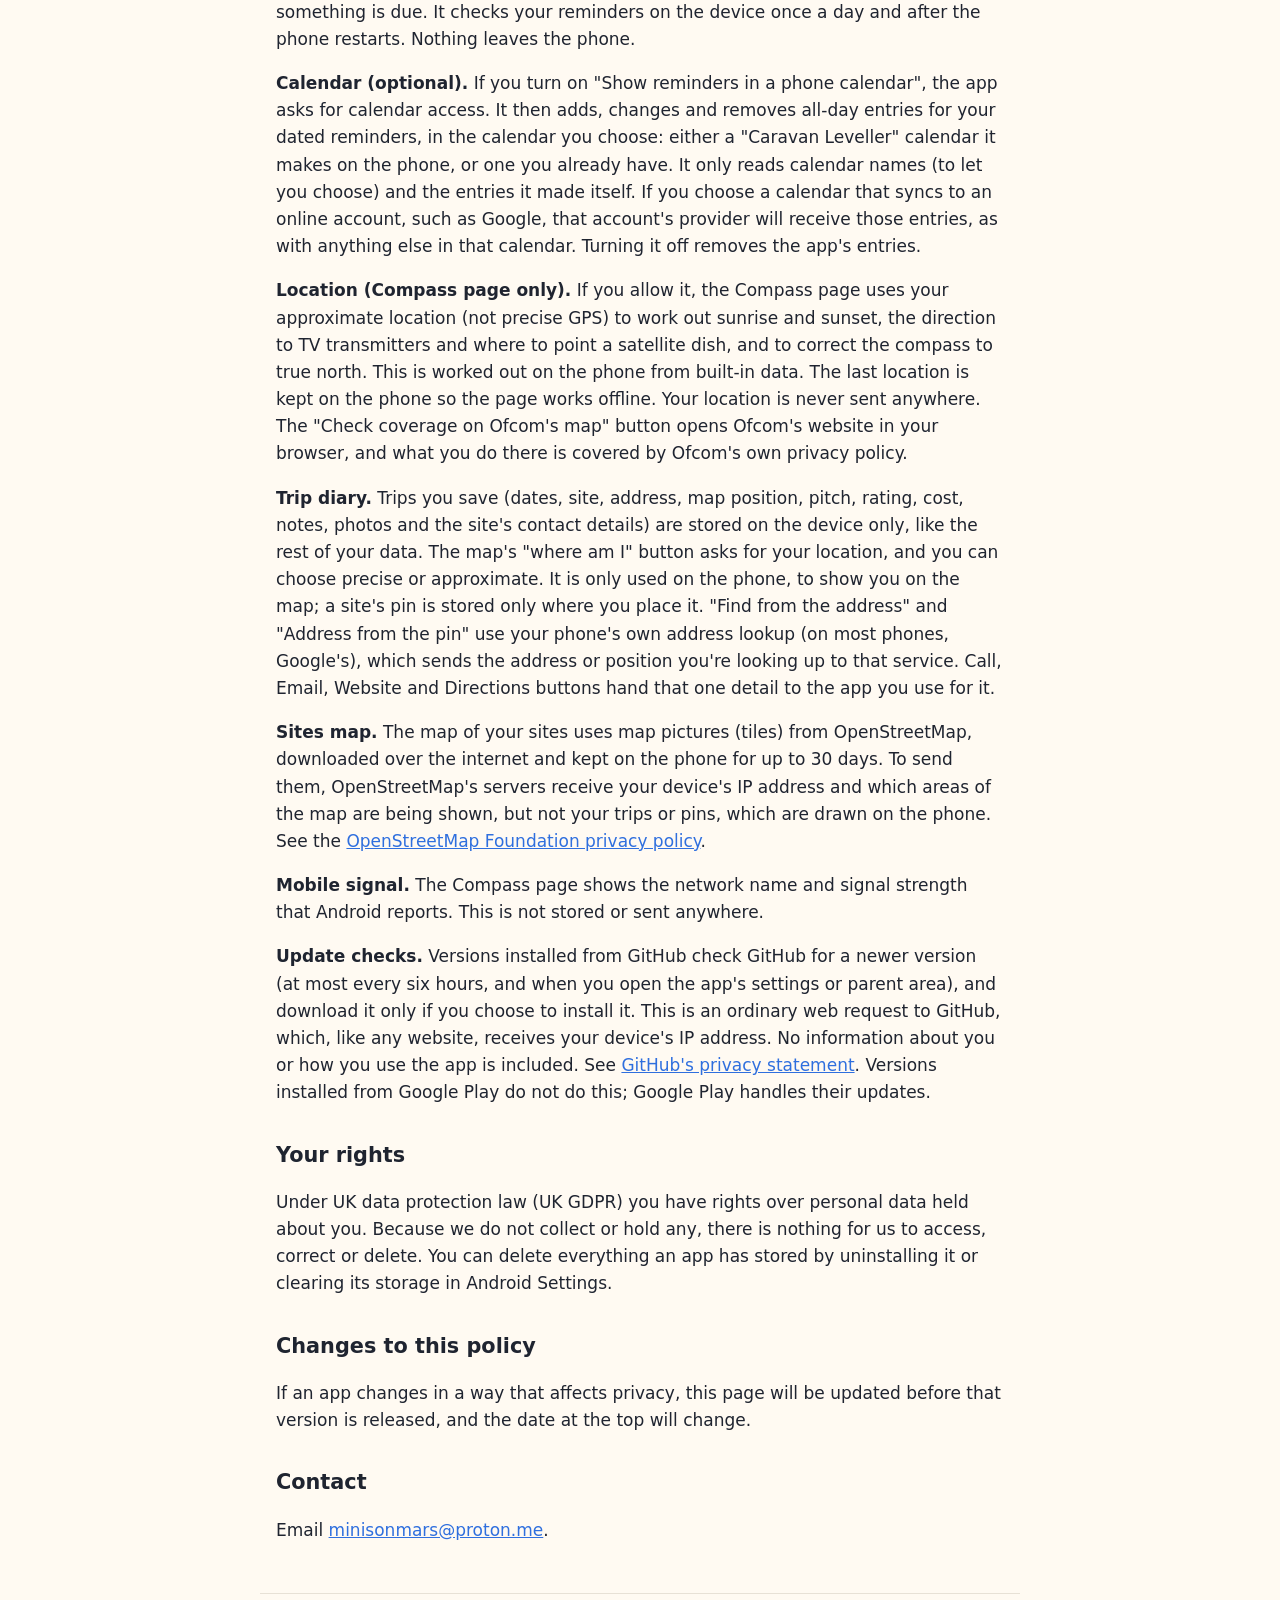
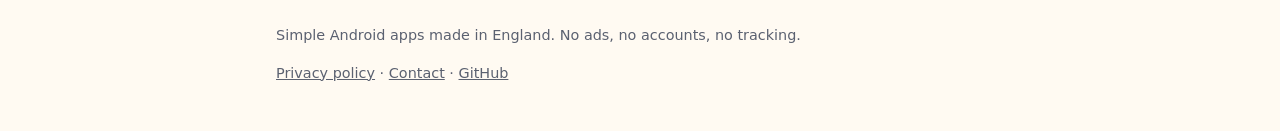
==== commit 7efb194f: "Privacy: Caravan Leveller automatic backup Co-Authored-By: Claude Opus 5.5 <noreply@anthropic.com> C" ====
--- a/privacy.html
+++ b/privacy.html
@@ -76,7 +76,7 @@
 <p>Uses the phone's motion sensor to measure tilt, and its compass sensor for the Compass page. Spoken instructions use your phone's own text-to-speech engine, chosen in Android's settings.</p>
 <p><strong>What you enter.</strong> Vehicle details, sizes, weights, calibration, checklists, packing lists, service records, mileage and reminders are stored on the device only, inside the app. Nothing is sent to us or anyone else. If Android's own backup to your Google account is switched on, Android may include this data in that backup, as it does for most apps.</p>
 <p><strong>Photos and files.</strong> When you add a vehicle photo or attach a photo or file to a service record, a copy is kept inside the app. Photos are taken with your phone's own camera app, so Caravan Leveller does not ask for camera permission. Files you pick are copied in through Android's file picker, which only gives the app the files you choose. Opening an attachment hands that one file to the viewer app you pick.</p>
-<p><strong>Backup files.</strong> "Back up to a file" saves all of the above in one file, in the place you choose through Android's file picker (for example Google Drive, OneDrive or the phone itself). The app writes only to that file. Where it goes from there is up to you and the service you chose, under that service's own privacy policy. "Restore from a backup" reads only the file you pick.</p>
+<p><strong>Backup files.</strong> "Back up to a file" saves all of the above in one file, in the place you choose through Android's file picker (for example Google Drive, OneDrive or the phone itself). The app writes only to that file. Where it goes from there is up to you and the service you chose, under that service's own privacy policy. "Restore from a backup" reads only the file you pick. If you turn on automatic backup, you pick one backup file the same way, and the app updates that one file every day or week when something has changed. It keeps permission to write to that file only, and you can change or stop this in Settings.</p>
 <p><strong>Notifications.</strong> The app asks to show notifications so it can remind you when something is due. It checks your reminders on the device once a day and after the phone restarts. Nothing leaves the phone.</p>
 <p><strong>Calendar (optional).</strong> If you turn on "Show reminders in a phone calendar", the app asks for calendar access. It then adds, changes and removes all-day entries for your dated reminders, in the calendar you choose: either a "Caravan Leveller" calendar it makes on the phone, or one you already have. It only reads calendar names (to let you choose) and the entries it made itself. If you choose a calendar that syncs to an online account, such as Google, that account's provider will receive those entries, as with anything else in that calendar. Turning it off removes the app's entries.</p>
 <p><strong>Location (Compass page only).</strong> If you allow it, the Compass page uses your approximate location (not precise GPS) to work out sunrise and sunset, the direction to TV transmitters and where to point a satellite dish, and to correct the compass to true north. This is worked out on the phone from built-in data. The last location is kept on the phone so the page works offline. Your location is never sent anywhere. The "Check coverage on Ofcom's map" button opens Ofcom's website in your browser, and what you do there is covered by Ofcom's own privacy policy.</p>
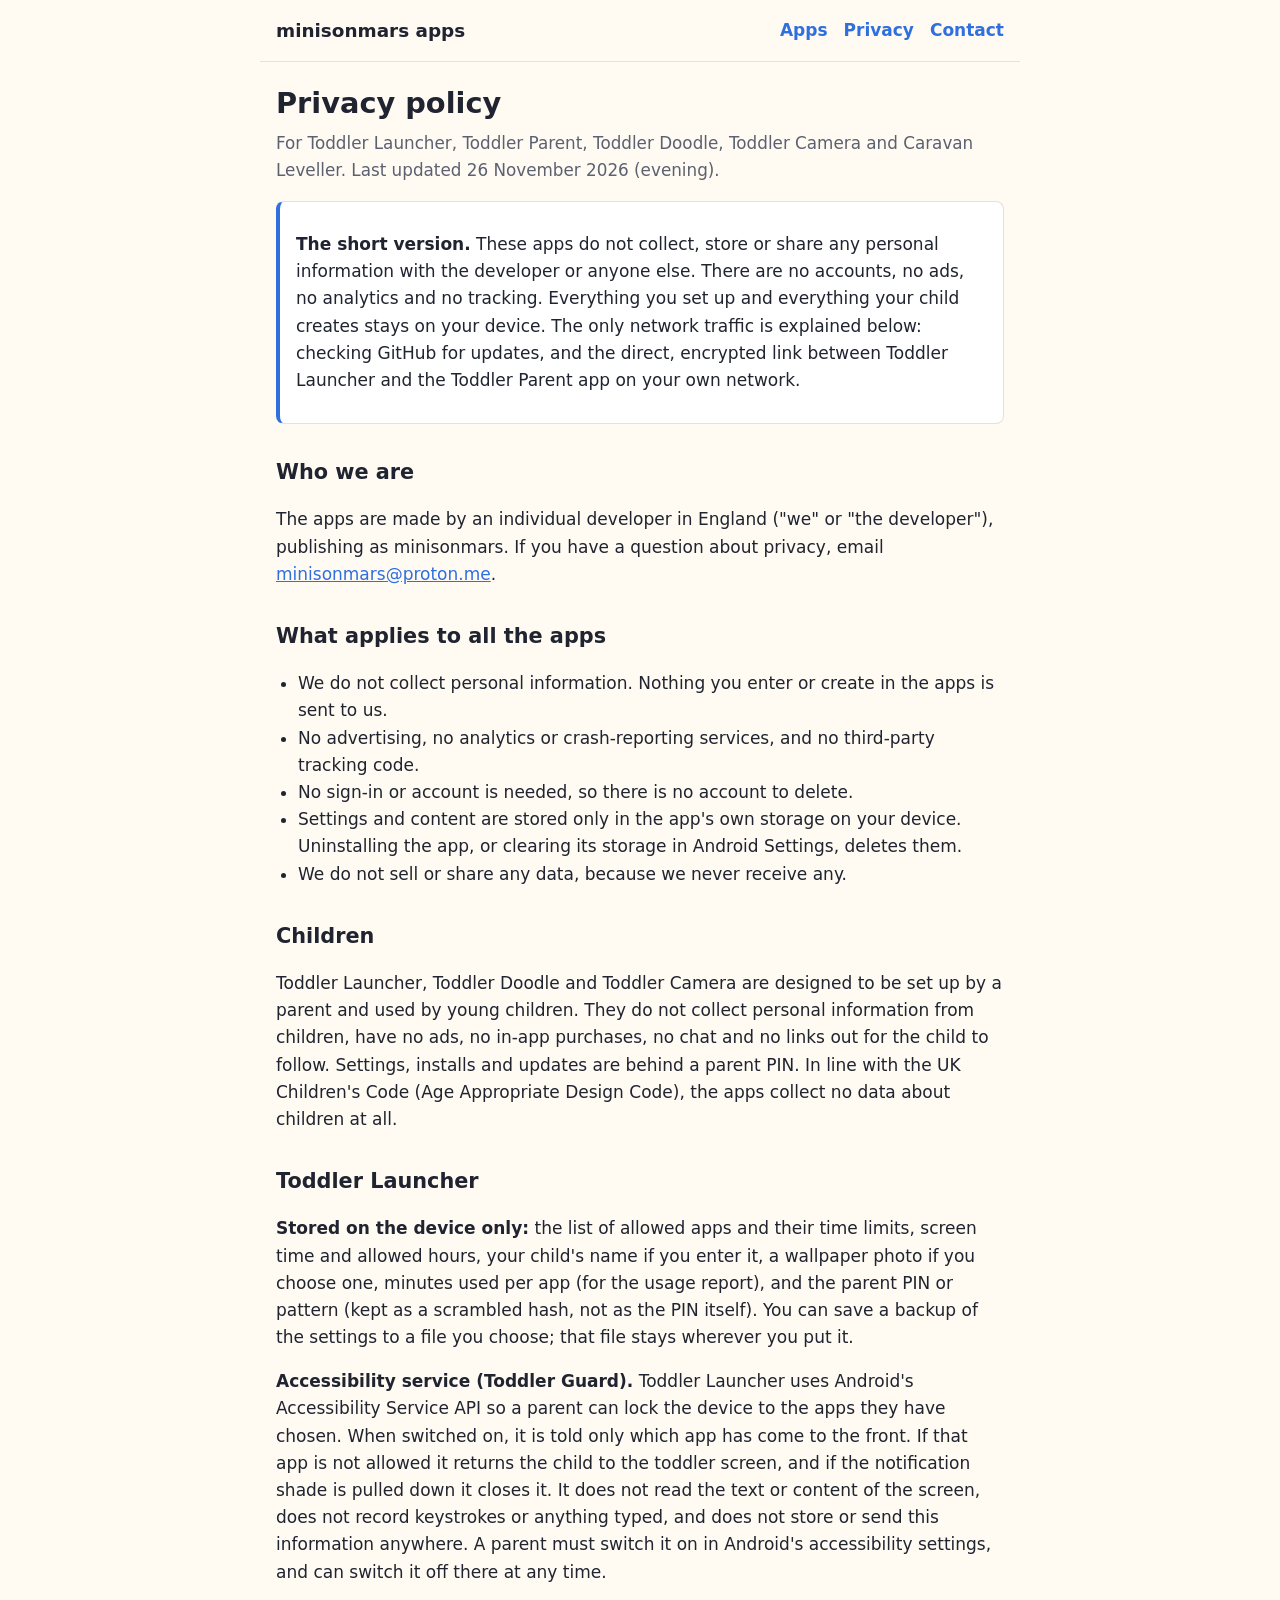
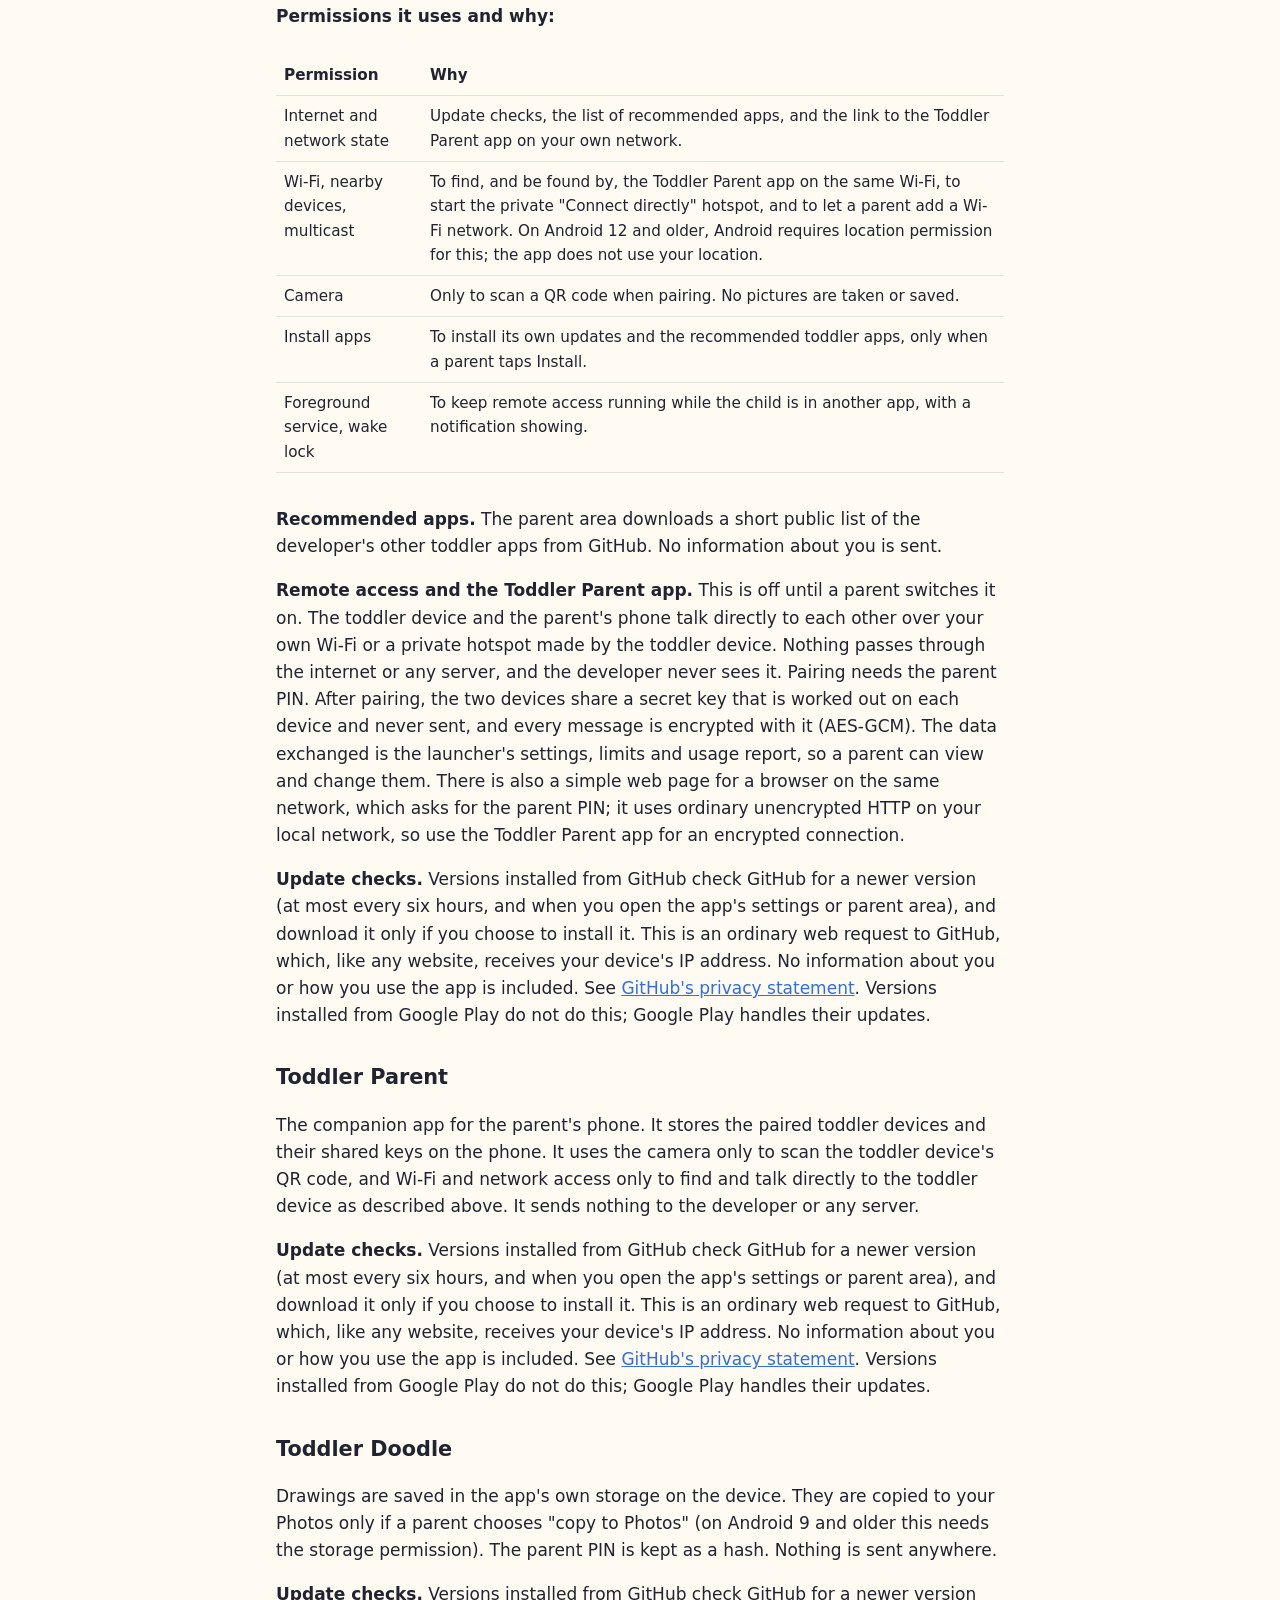
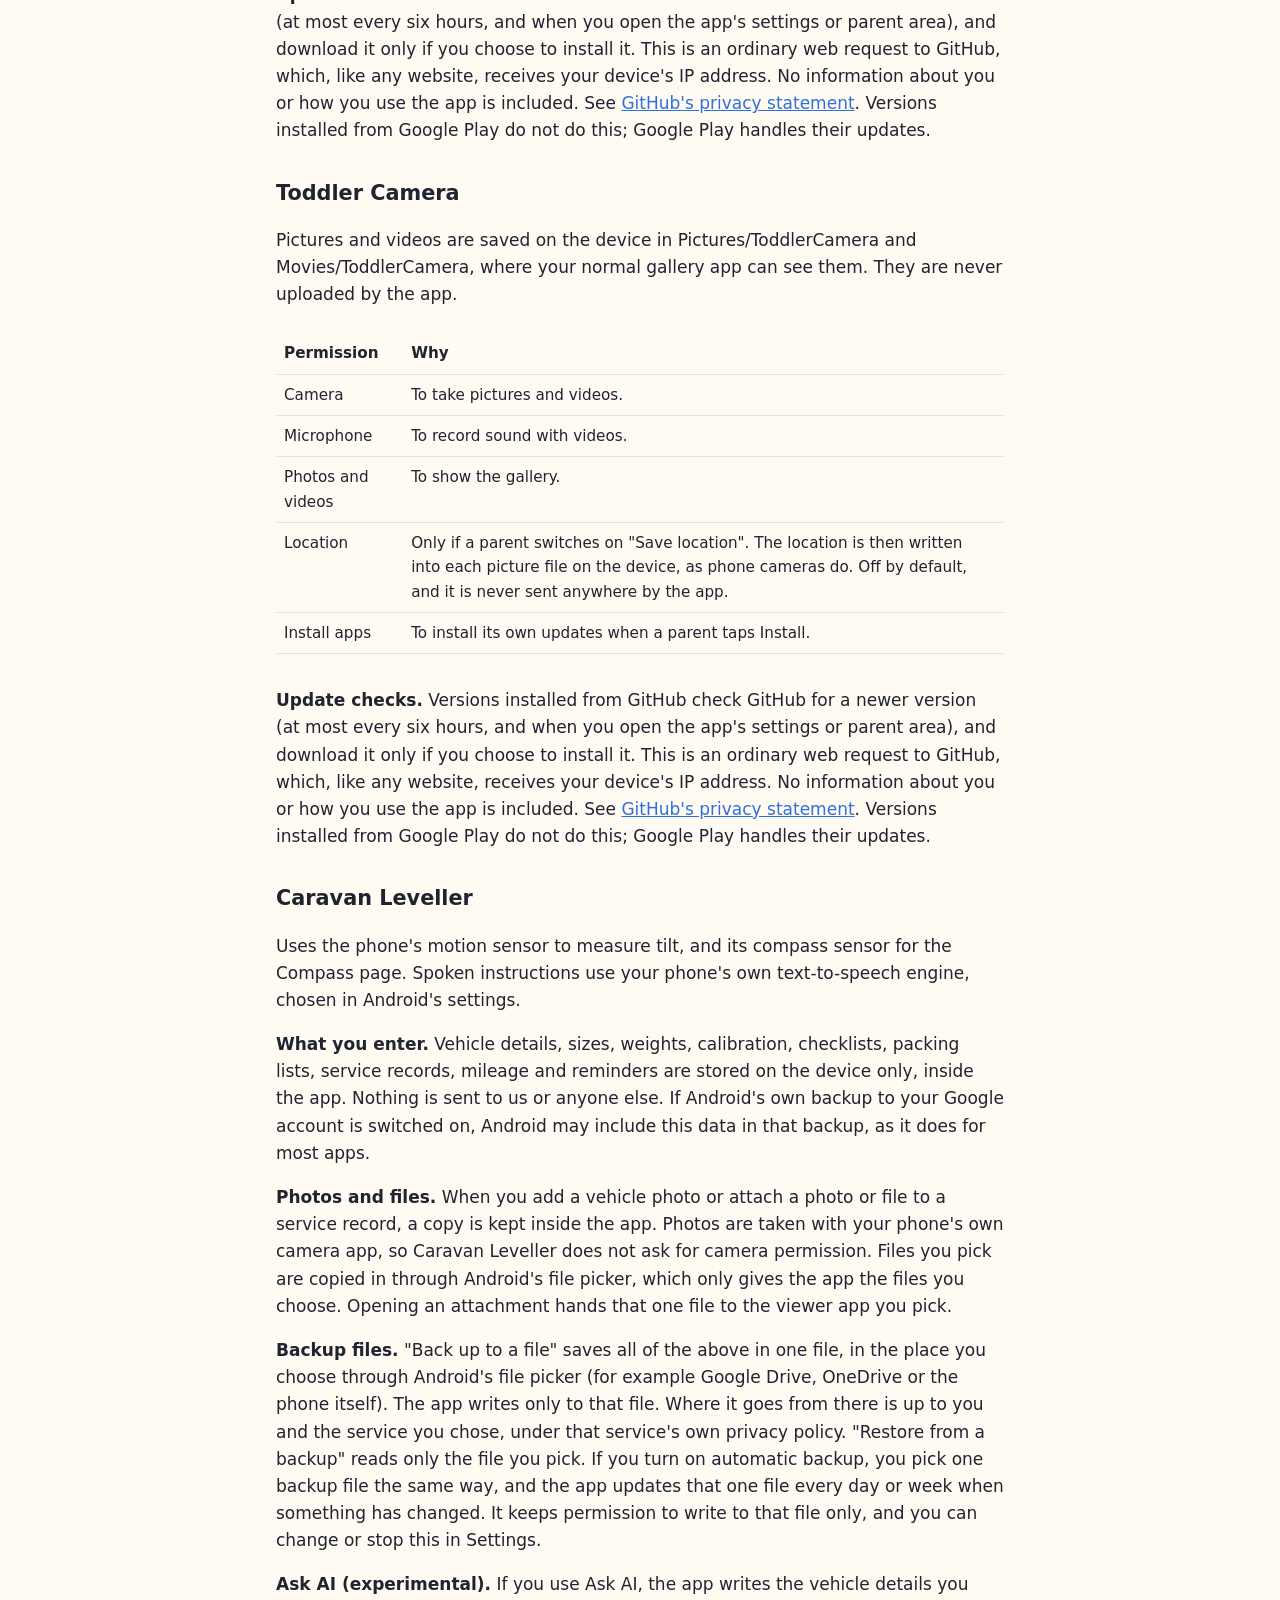
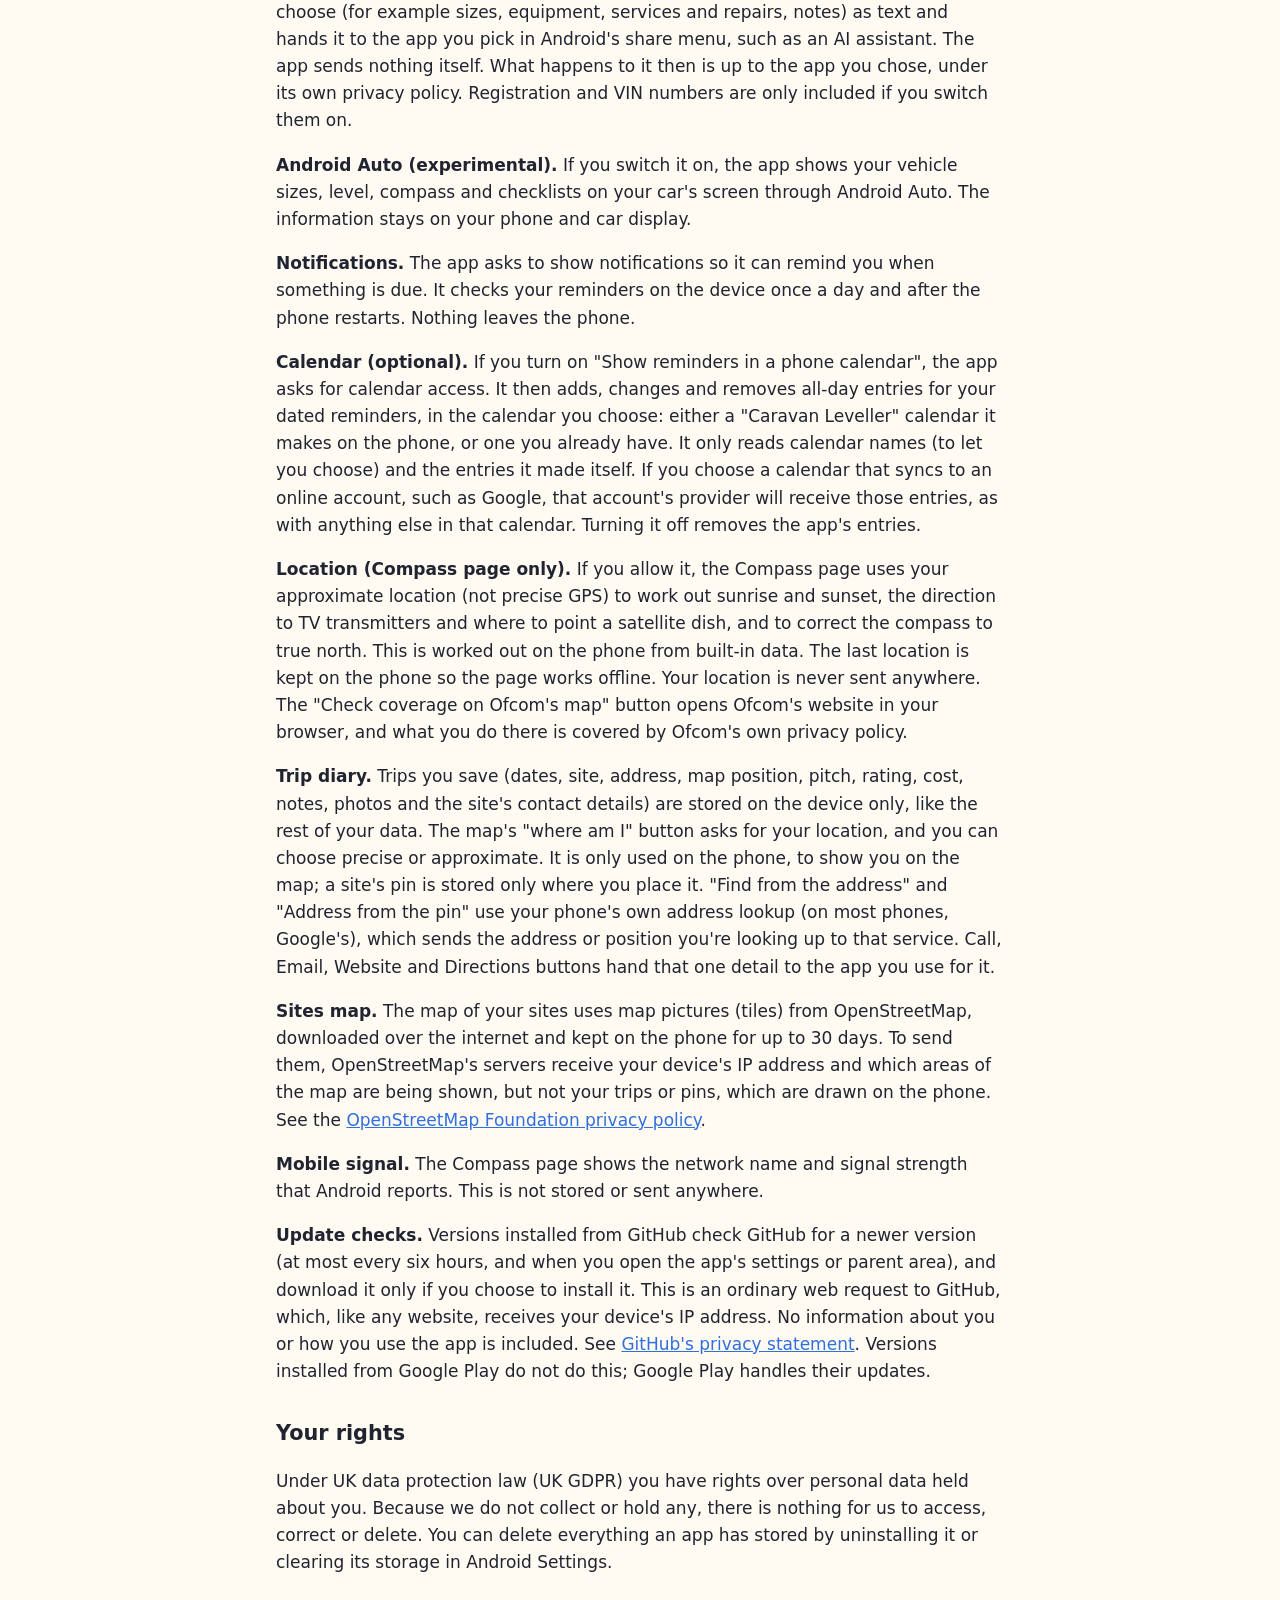
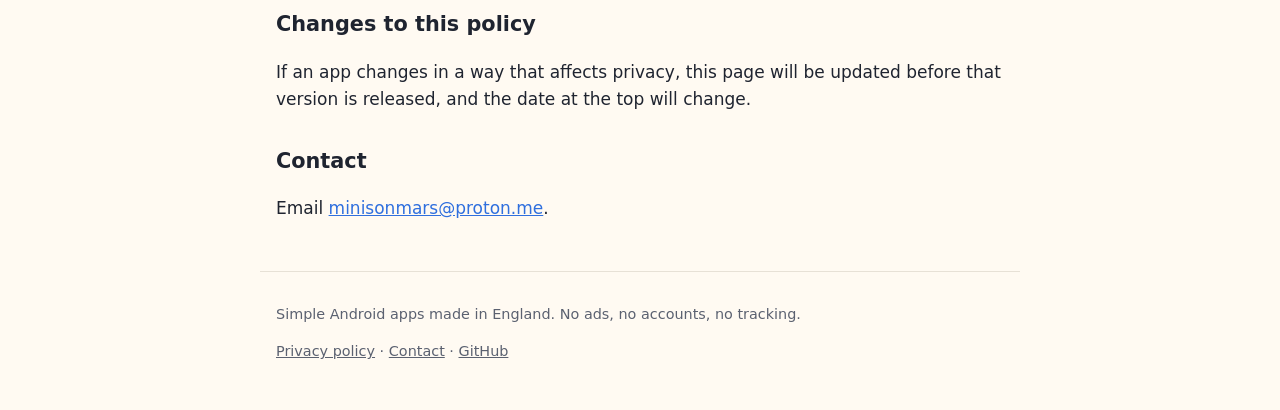
==== commit 3c9daf9f: "Privacy: Caravan Leveller Ask AI and Android Auto Co-Authored-By: Claude Opus 5.5 <noreply@anthropic" ====
--- a/privacy.html
+++ b/privacy.html
@@ -77,6 +77,8 @@
 <p><strong>What you enter.</strong> Vehicle details, sizes, weights, calibration, checklists, packing lists, service records, mileage and reminders are stored on the device only, inside the app. Nothing is sent to us or anyone else. If Android's own backup to your Google account is switched on, Android may include this data in that backup, as it does for most apps.</p>
 <p><strong>Photos and files.</strong> When you add a vehicle photo or attach a photo or file to a service record, a copy is kept inside the app. Photos are taken with your phone's own camera app, so Caravan Leveller does not ask for camera permission. Files you pick are copied in through Android's file picker, which only gives the app the files you choose. Opening an attachment hands that one file to the viewer app you pick.</p>
 <p><strong>Backup files.</strong> "Back up to a file" saves all of the above in one file, in the place you choose through Android's file picker (for example Google Drive, OneDrive or the phone itself). The app writes only to that file. Where it goes from there is up to you and the service you chose, under that service's own privacy policy. "Restore from a backup" reads only the file you pick. If you turn on automatic backup, you pick one backup file the same way, and the app updates that one file every day or week when something has changed. It keeps permission to write to that file only, and you can change or stop this in Settings.</p>
+<p><strong>Ask AI (experimental).</strong> If you use Ask AI, the app writes the vehicle details you choose (for example sizes, equipment, services and repairs, notes) as text and hands it to the app you pick in Android's share menu, such as an AI assistant. The app sends nothing itself. What happens to it then is up to the app you chose, under its own privacy policy. Registration and VIN numbers are only included if you switch them on.</p>
+<p><strong>Android Auto (experimental).</strong> If you switch it on, the app shows your vehicle sizes, level, compass and checklists on your car's screen through Android Auto. The information stays on your phone and car display.</p>
 <p><strong>Notifications.</strong> The app asks to show notifications so it can remind you when something is due. It checks your reminders on the device once a day and after the phone restarts. Nothing leaves the phone.</p>
 <p><strong>Calendar (optional).</strong> If you turn on "Show reminders in a phone calendar", the app asks for calendar access. It then adds, changes and removes all-day entries for your dated reminders, in the calendar you choose: either a "Caravan Leveller" calendar it makes on the phone, or one you already have. It only reads calendar names (to let you choose) and the entries it made itself. If you choose a calendar that syncs to an online account, such as Google, that account's provider will receive those entries, as with anything else in that calendar. Turning it off removes the app's entries.</p>
 <p><strong>Location (Compass page only).</strong> If you allow it, the Compass page uses your approximate location (not precise GPS) to work out sunrise and sunset, the direction to TV transmitters and where to point a satellite dish, and to correct the compass to true north. This is worked out on the phone from built-in data. The last location is kept on the phone so the page works offline. Your location is never sent anywhere. The "Check coverage on Ofcom's map" button opens Ofcom's website in your browser, and what you do there is covered by Ofcom's own privacy policy.</p>
